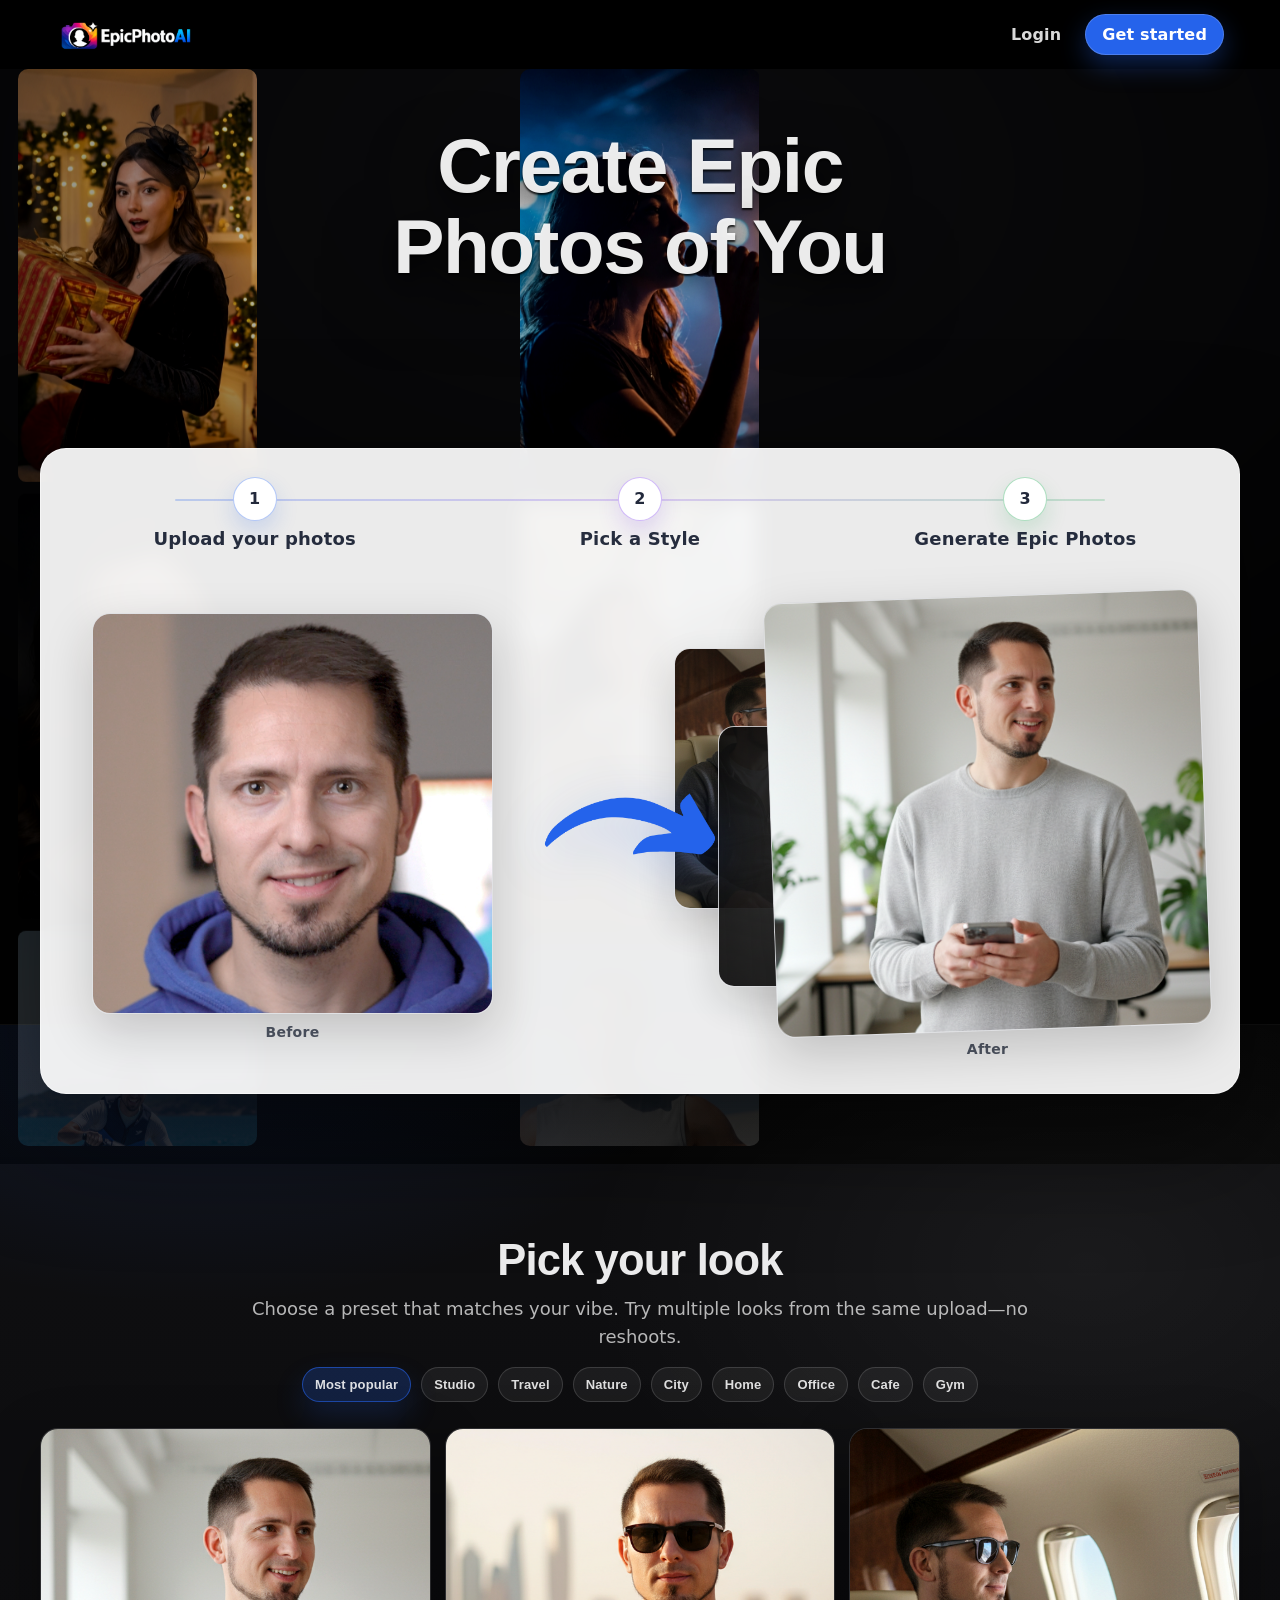
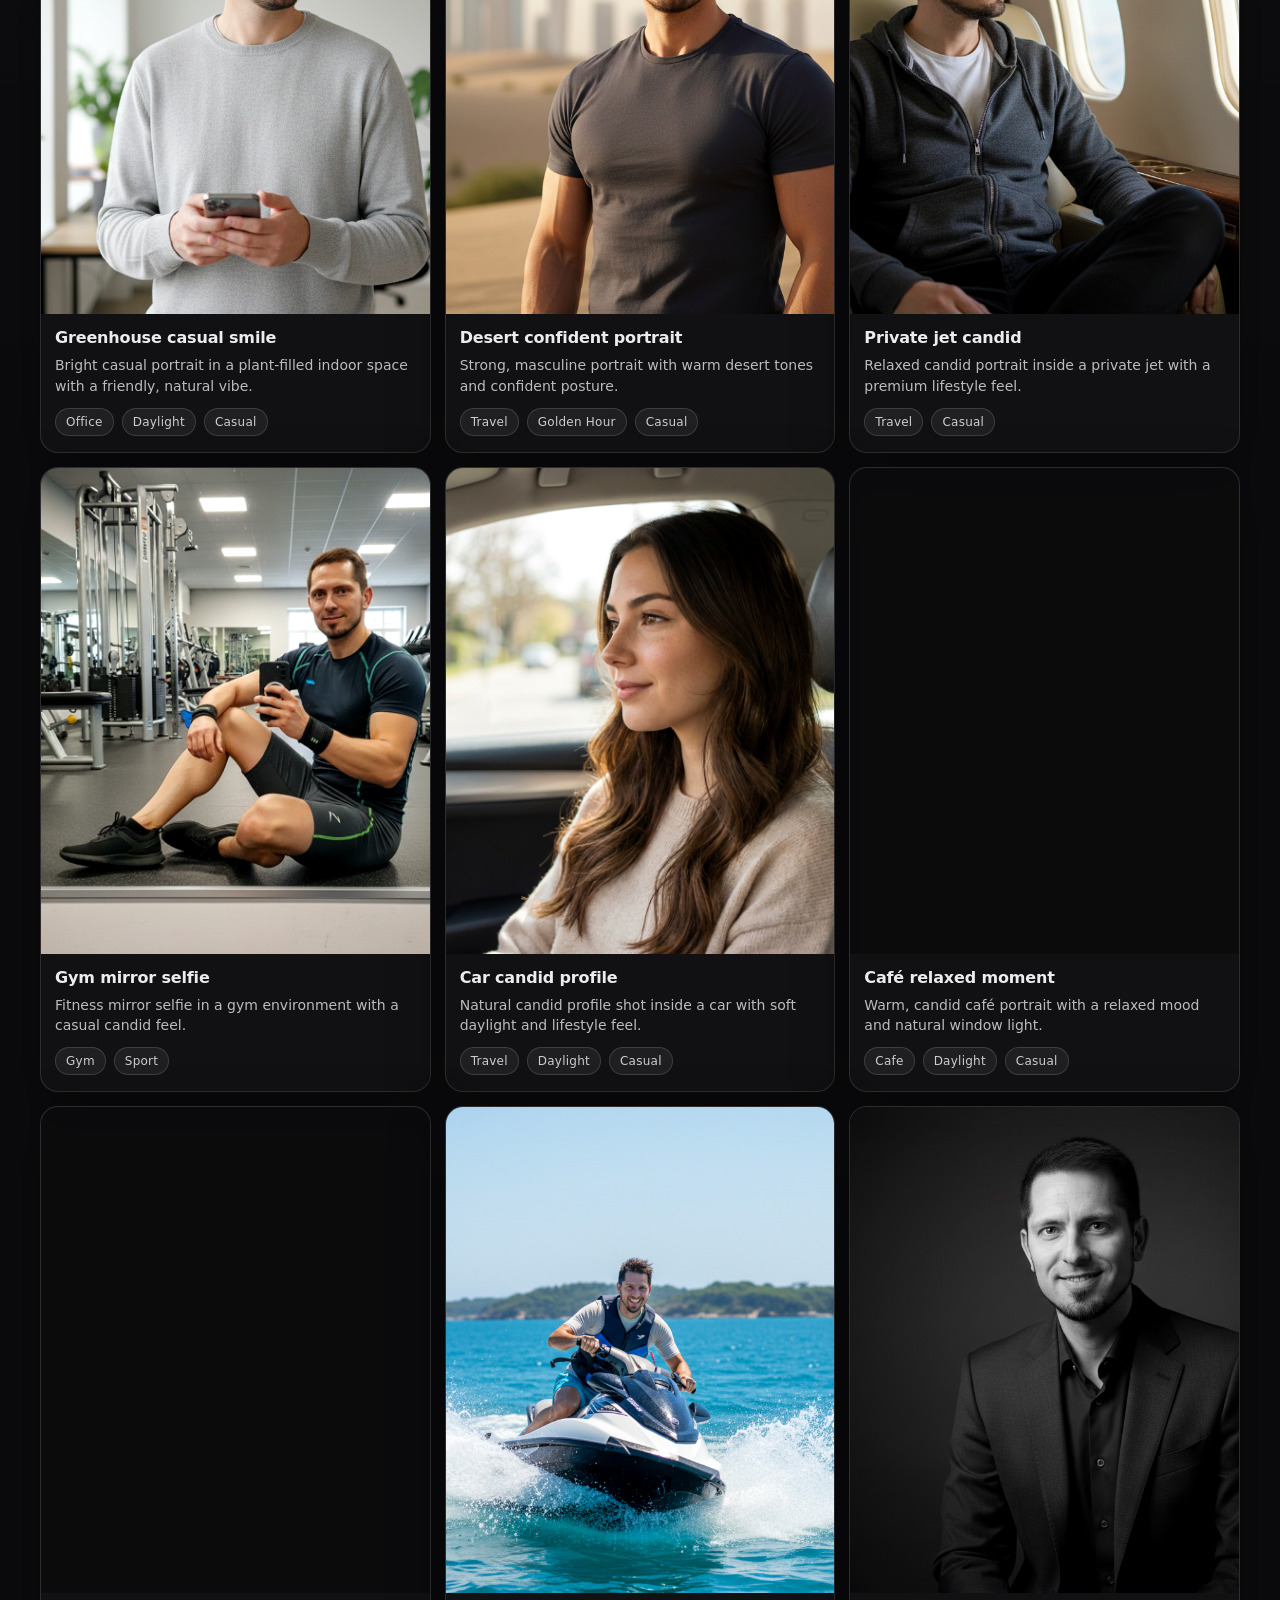
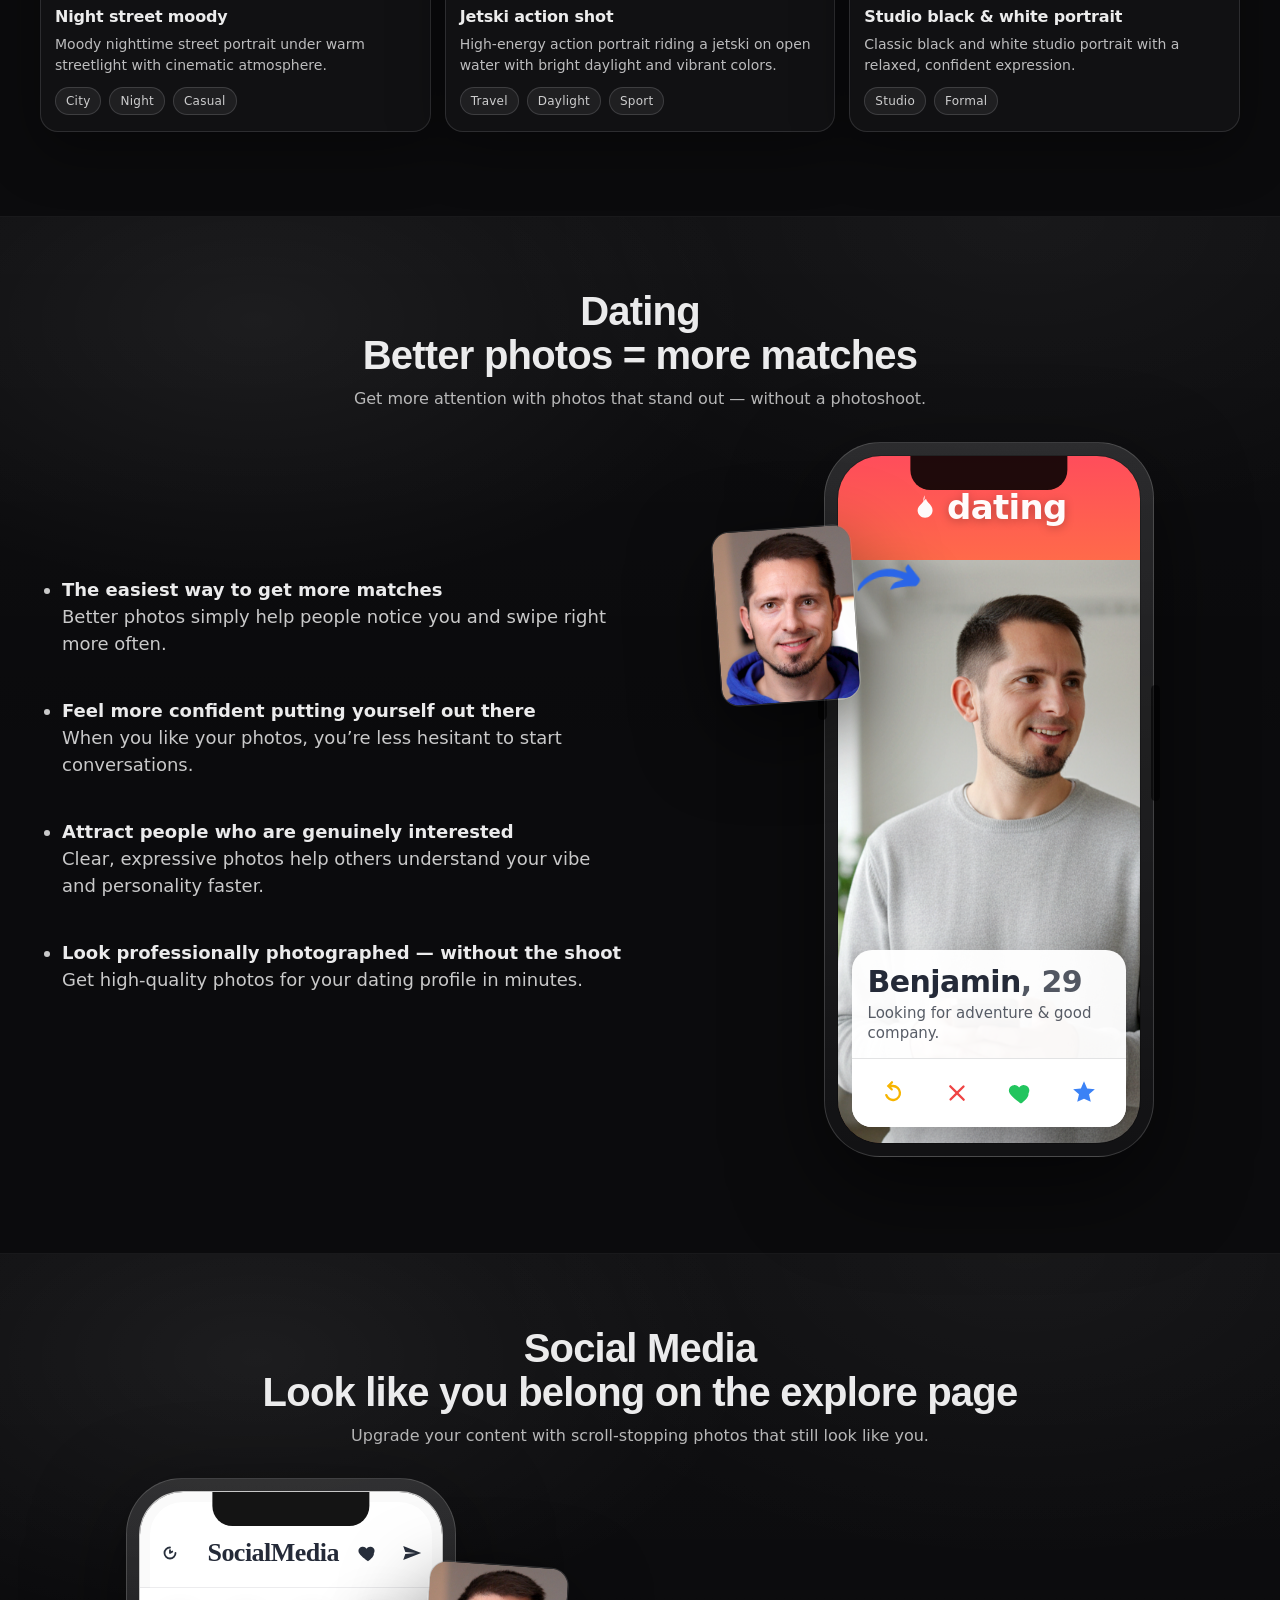
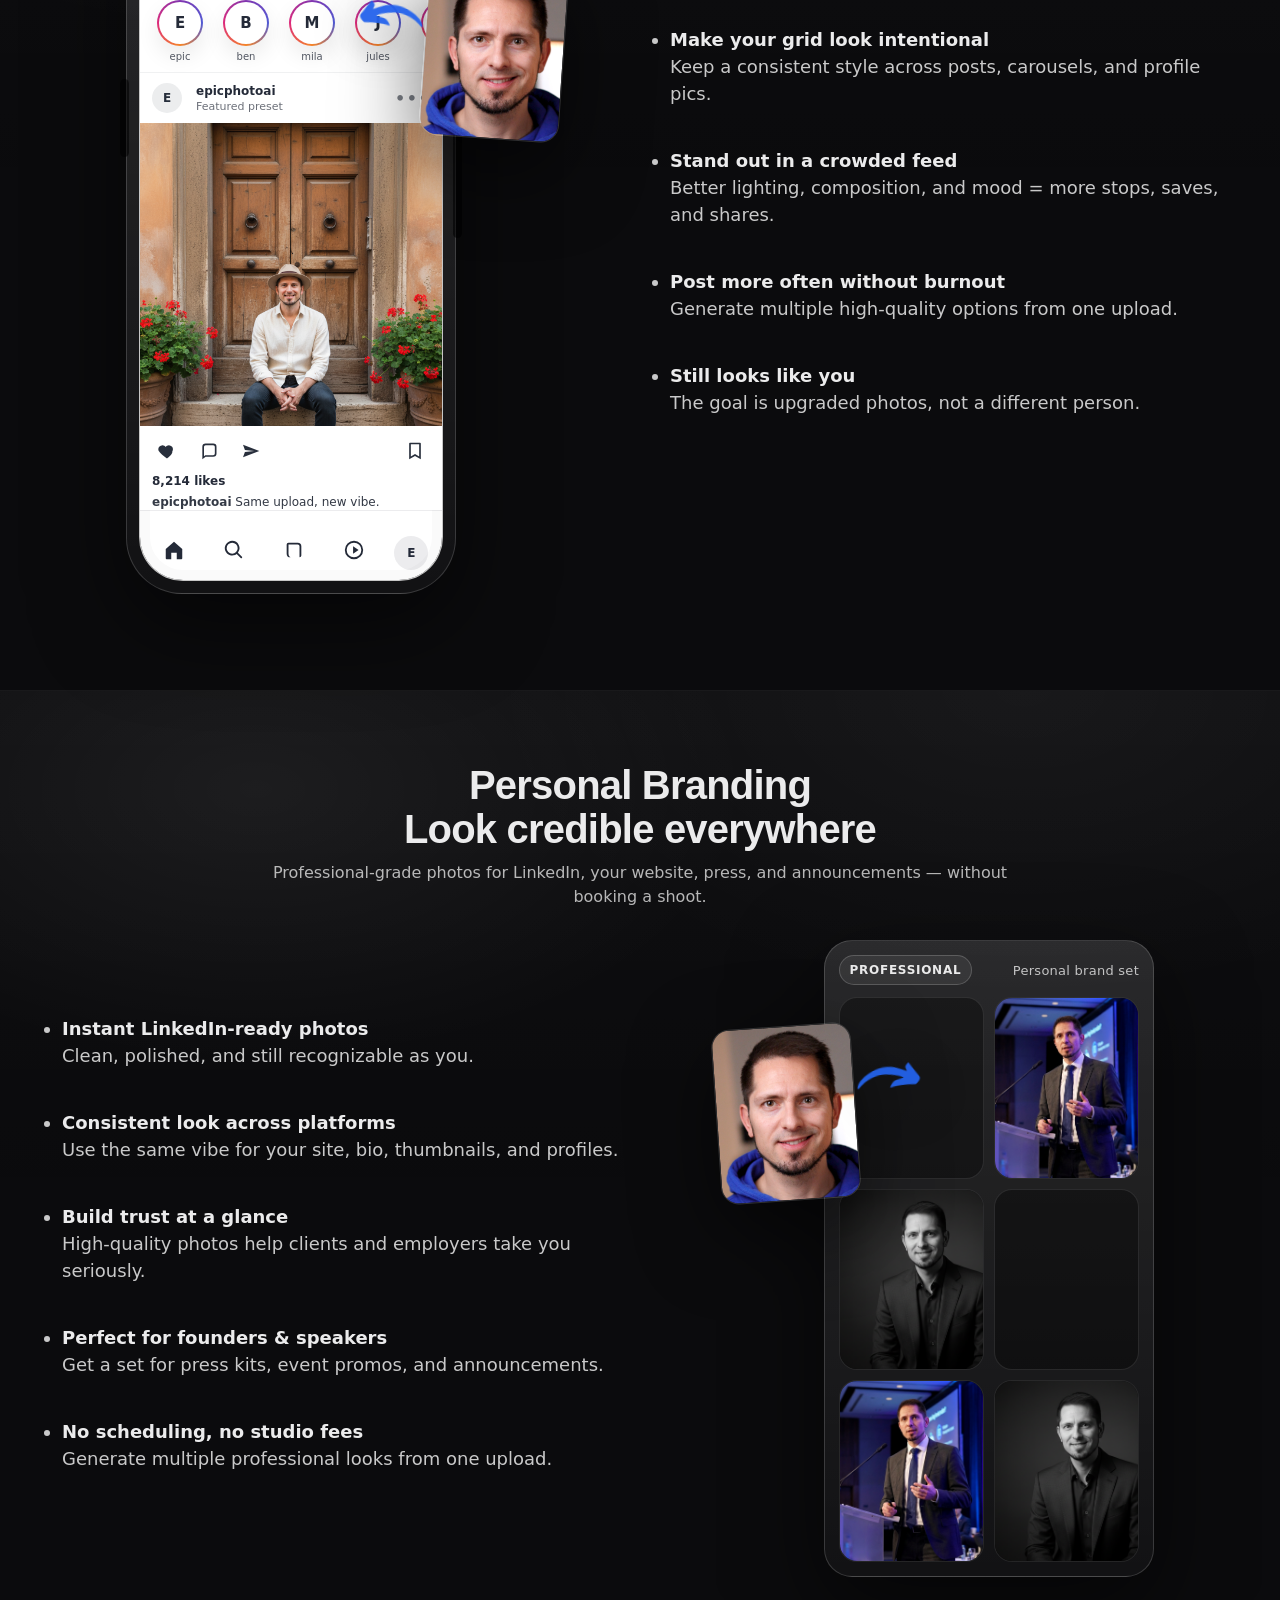
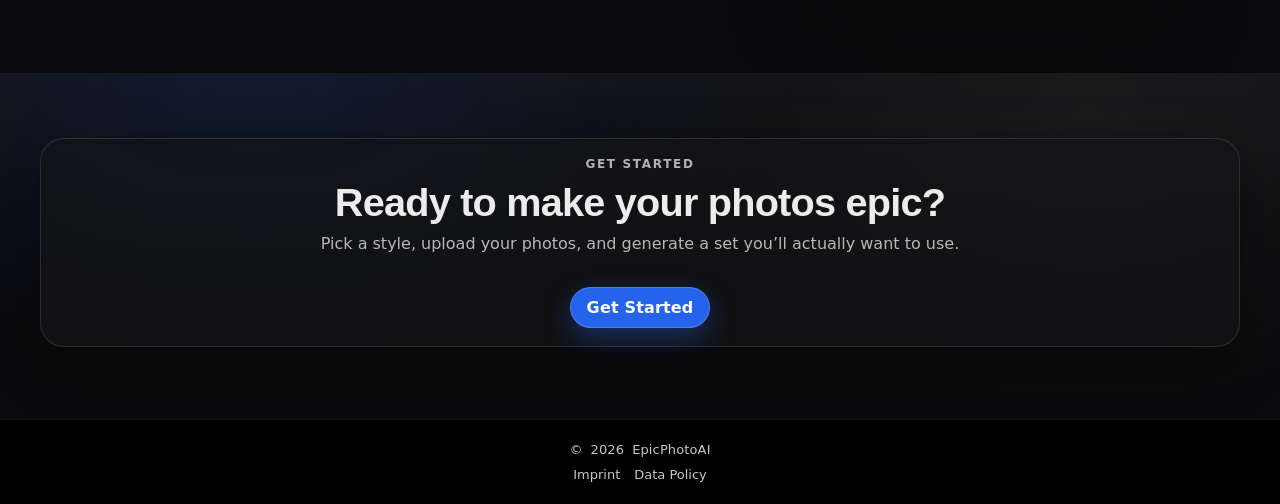
==== index.html @ cea45c4c "-" ====
<!doctype html>
<html lang="en">
  <head>
    <meta charset="utf-8" />
    <meta name="viewport" content="width=device-width, initial-scale=1" />
    <title>EpicPhotoAI</title>
    <link rel="icon" href="./assets/favicon/favicon.svg" type="image/svg+xml" />
    <link rel="manifest" href="./assets/favicon/site.webmanifest" />
    <meta name="theme-color" content="#ffffff" />
    <link rel="stylesheet" href="./styles.css" />
  </head>
  <body>
    <header class="siteHeader">
      <nav class="siteHeader__inner" aria-label="Primary">
        <a class="siteHeader__logoLink" href="/" aria-label="Home">
          <img
            class="siteHeader__logo"
            src="./assets/logo_v2_200.png"
            alt="EpicPhotoAI logo"
            onerror="this.onerror=null;this.src='./assets/logo.svg';"
          />
        </a>
        <div class="siteHeader__nav">
          <a class="siteHeader__link" href="/app/">Login</a>
          <a class="btnPrimary" href="/app/">Get started</a>
        </div>
      </nav>
    </header>

    <main>
      <section class="teaser" aria-label="Teaser">
        <div class="teaser__media" aria-hidden="true">
          <div class="teaser__cols" data-teaser-cols></div>
          <div class="teaser__overlay"></div>
        </div>

        <div class="teaser__content">
          <h1 class="teaser__headline">Create Epic<br />Photos of You</h1>

          <div class="teaserDemo" aria-label="How it works">
            <ol class="teaserDemo__steps" aria-label="Steps">
              <li class="teaserDemo__step">
                <span class="teaserDemo__stepIcon" aria-hidden="true">
                  <svg width="20" height="20" viewBox="0 0 24 24" aria-hidden="true" focusable="false">
                    <path
                      fill="currentColor"
                      d="M11 16V8.83L8.41 11.41L7 10l5-5l5 5l-1.41 1.41L13 8.83V16zM5 20q-.83 0-1.41-.59T3 18v-3h2v3h14v-3h2v3q0 .83-.59 1.41T19 20z"
                    />
                  </svg>
                </span>
                <span class="teaserDemo__stepText">Upload your photos</span>
              </li>
              <li class="teaserDemo__step">
                <span class="teaserDemo__stepIcon" aria-hidden="true">
                  <svg width="20" height="20" viewBox="0 0 24 24" aria-hidden="true" focusable="false">
                    <path
                      fill="currentColor"
                      d="M12 2l1.8 6.2L20 10l-6.2 1.8L12 18l-1.8-6.2L4 10l6.2-1.8z"
                    />
                  </svg>
                </span>
                <span class="teaserDemo__stepText">Pick a Style</span>
              </li>
              <li class="teaserDemo__step">
                <span class="teaserDemo__stepIcon" aria-hidden="true">
                  <svg width="20" height="20" viewBox="0 0 24 24" aria-hidden="true" focusable="false">
                    <path
                      fill="currentColor"
                      d="M21 19V5q0-.83-.59-1.41T19 3H5q-.83 0-1.41.59T3 5v14q0 .83.59 1.41T5 21h14q.83 0 1.41-.59T21 19M5 5h14v9l-3.5-3.5l-3 3L9 10l-4 4zm0 14v-3l4-4l3.5 3.5l3-3L19 16v3z"
                    />
                  </svg>
                </span>
                <span class="teaserDemo__stepText">Generate Epic Photos</span>
              </li>
            </ol>

            <figure class="teaserDemo__figure teaserDemo__figure--before">
              <img
                class="teaserDemo__img"
                src="./assets/before.png"
                alt="Before photo example"
                loading="lazy"
                decoding="async"
                onerror="this.onerror=null;this.src='./assets/teaser/before.png';"
              />
              <figcaption class="teaserDemo__caption">Before</figcaption>
            </figure>

            <div class="teaserDemo__arrow" aria-hidden="true">
              <img
                class="teaserDemo__arrowImg"
                src="./assets/arrow.png"
                alt=""
                loading="lazy"
                decoding="async"
              />
            </div>

            <figure class="teaserDemo__figure teaserDemo__figure--after">
              <div class="teaserDemo__afterSlider" data-teaser-demo-stack aria-hidden="true">
                <img
                  class="teaserDemo__img teaserDemo__afterBack teaserDemo__afterBack--a"
                  data-teaser-demo-back-a
                  src="./assets/presets/preset_private_jet_candid.png"
                  alt=""
                  loading="eager"
                  decoding="async"
                />
                <img
                  class="teaserDemo__img teaserDemo__afterBack teaserDemo__afterBack--b"
                  data-teaser-demo-back-b
                  src="./assets/presets/preset_studio_black_white_portrait.png"
                  alt=""
                  loading="lazy"
                  decoding="async"
                />

                <div class="teaserDemo__afterViewport" aria-hidden="true">
                  <div class="teaserDemo__afterTrack" data-teaser-demo-track>
                    <img
                      class="teaserDemo__img teaserDemo__afterSlide"
                      data-random-preset="true"
                      src="./assets/presets/preset_desert_confident_portrait.png"
                      alt=""
                      loading="eager"
                      decoding="async"
                    />
                    <img
                      class="teaserDemo__img teaserDemo__afterSlide"
                      data-random-preset="true"
                      src="./assets/presets/preset_private_jet_candid.png"
                      alt=""
                      loading="lazy"
                      decoding="async"
                    />
                    <img
                      class="teaserDemo__img teaserDemo__afterSlide"
                      data-random-preset="true"
                      src="./assets/presets/preset_studio_black_white_portrait.png"
                      alt=""
                      loading="lazy"
                      decoding="async"
                    />
                    <img
                      class="teaserDemo__img teaserDemo__afterSlide"
                      data-random-preset="true"
                      src="./assets/presets/preset_guitar_stage_moody.png"
                      alt=""
                      loading="lazy"
                      decoding="async"
                    />
                    <img
                      class="teaserDemo__img teaserDemo__afterSlide"
                      data-random-preset="true"
                      src="./assets/presets/preset_desert_confident_portrait.png"
                      alt=""
                      loading="lazy"
                      decoding="async"
                    />
                  </div>
                </div>
              </div>
              <figcaption class="teaserDemo__caption">After</figcaption>
            </figure>
          </div>
        </div>
      </section>

      <section class="styles" aria-labelledby="pick-your-look">
        <div class="styles__inner">
          <header class="styles__header">
            <h2 id="pick-your-look" class="styles__headline">Pick your look</h2>
            <p class="styles__subhead">
              Choose a preset that matches your vibe. Try multiple looks from the same upload—no reshoots.
            </p>
            <div
              class="styles__filters"
              data-style-filters
              role="group"
              aria-label="Preset categories"
            ></div>
          </header>

          <div
            class="styles__grid"
            data-styles-grid
            role="list"
            aria-label="Preset style examples"
          ></div>

        </div>
      </section>

      <section class="usecase" aria-label="Dating profile photos use case">
        <div class="usecase__inner">
          <header class="usecase__header">
            <h2 class="usecase__headline">Dating<br>Better photos = more matches</h2>
            <p class="usecase__subhead">
              Get more attention with photos that stand out — without a photoshoot.
            </p>
          </header>

          <div class="usecase__grid" role="list" aria-label="Selling points and dating app preview">
            <div class="usecase__selling" role="listitem" aria-label="Why EpicPhotoAI works for dating apps">
          
              <ul class="usecase__bullets" aria-label="Why EpicPhotoAI works for dating apps">
                <li>
                  <strong>The easiest way to get more matches</strong><br>
                  Better photos simply help people notice you and swipe right more often.
                </li>
                
                <li>
                  <strong>Feel more confident putting yourself out there</strong><br>
                  When you like your photos,
                  you&rsquo;re less hesitant to start conversations.
                </li>
                <li>
                  <strong>Attract people who are genuinely interested</strong> <br>
                  Clear, expressive photos help
                  others understand your vibe and personality faster.
                </li>
                <li>
                  <strong>Look professionally photographed &mdash; without the shoot</strong> <br>
                  Get high-quality photos for your dating profile in minutes.
                </li>
              </ul>
            </div>

            <div class="usecase__phone" role="listitem" aria-label="Dating app preview">
              <div class="usecaseVisual" aria-hidden="true">
                <img
                  class="usecaseVisual__before"
                  src="./assets/teaser/before_original.png"
                  alt=""
                  loading="lazy"
                  decoding="async"
                  onerror="this.onerror=null;this.src='./assets/teaser/before.png';"
                />
                <img class="usecaseVisual__arrow" src="./assets/arrow.png" alt="" loading="lazy" decoding="async" />

                <div class="usecaseVisual__main">
                  <div class="phoneMock" aria-hidden="true">
                    <div class="phoneMock__screen">
                      <div class="phoneMock__notch" aria-hidden="true"></div>

                  <header class="phoneMock__topbar" aria-label="App header">
                    <div class="phoneMock__brand" aria-label="dating">
                      <svg
                        class="phoneMock__brandIcon"
                        width="26"
                        height="26"
                        viewBox="0 0 24 24"
                        aria-hidden="true"
                        focusable="false"
                      >
                        <path
                          fill="currentColor"
                          d="M12.6 2.1c.3 3.2-1.1 5.1-2.7 6.6c-1.8 1.7-3.8 3.4-3.8 6.4c0 3.8 3.1 6.9 6.9 6.9s6.9-3.1 6.9-6.9c0-3.1-1.8-5-3.6-6.8c-1.1-1.1-2.1-2.2-2.4-3.9c-.8.7-1.6 1.4-2.3 2.1c-.3-1.7-.2-3.2 1-5.4z"
                        />
                      </svg>
                      <span class="phoneMock__brandText">dating</span>
                    </div>
                  </header>

                  <div class="phoneMock__photoWrap" aria-hidden="true">
                    <div class="phoneMock__likeBubbles" aria-hidden="true">
                      <span class="phoneMock__likeBubble phoneMock__likeBubble--a">LIKE</span>
                      <span class="phoneMock__likeBubble phoneMock__likeBubble--b">LIKE</span>
                      <span class="phoneMock__likeBubble phoneMock__likeBubble--c">LIKE</span>
                    </div>
                    <div class="phoneMock__slider" data-dating-slider>
                      <img
                        class="phoneMock__sliderImg phoneMock__sliderImg--next"
                        data-dating-next
                        src="./assets/presets/preset_private_jet_candid.png"
                        alt=""
                        loading="lazy"
                        decoding="async"
                      />
                      <img
                        class="phoneMock__sliderImg phoneMock__sliderImg--current"
                        data-dating-current
                        src="./assets/presets/preset_tropical_water_portrait.png"
                        alt=""
                        loading="lazy"
                        decoding="async"
                      />
                    </div>
                  </div>

                  <section class="phoneMock__card" aria-label="Profile card">
                    <div class="phoneMock__cardBody">
                      <div class="phoneMock__nameRow">
                        <span class="phoneMock__name">Benjamin</span><span class="phoneMock__age">, 29</span>
                      </div>
                      <p class="phoneMock__bio">Looking for adventure &amp; good company.</p>
                    </div>

                    <div class="phoneMock__actions" aria-label="Actions">
                      <span class="phoneMock__action phoneMock__action--rewind" aria-hidden="true">
                        <svg viewBox="0 0 24 24" width="28" height="28" focusable="false">
                          <path
                            fill="currentColor"
                            d="M12 5a7 7 0 1 1-6.7 9.2a1 1 0 1 1 1.9-.6A5 5 0 1 0 12 7h-1.6l1.3 1.3a1 1 0 0 1-1.4 1.4L6.6 6l3.7-3.7a1 1 0 1 1 1.4 1.4L10.4 5H12z"
                          />
                        </svg>
                      </span>
                      <span class="phoneMock__action phoneMock__action--nope" aria-hidden="true">
                        <svg viewBox="0 0 24 24" width="28" height="28" focusable="false">
                          <path
                            fill="currentColor"
                            d="M18.3 5.7a1 1 0 0 1 0 1.4L13.4 12l4.9 4.9a1 1 0 1 1-1.4 1.4L12 13.4l-4.9 4.9a1 1 0 0 1-1.4-1.4L10.6 12L5.7 7.1a1 1 0 1 1 1.4-1.4L12 10.6l4.9-4.9a1 1 0 0 1 1.4 0z"
                          />
                        </svg>
                      </span>
                      <span class="phoneMock__action phoneMock__action--like" aria-hidden="true">
                        <svg viewBox="0 0 24 24" width="28" height="28" focusable="false">
                          <path
                            fill="currentColor"
                            d="M12 21s-7.1-4.5-9.6-8.6C.5 9.1 2.3 5.8 5.8 5.3c2-.3 3.6.7 4.6 2c1-1.3 2.6-2.3 4.6-2c3.5.5 5.3 3.8 3.4 7.1C19.1 16.5 12 21 12 21z"
                          />
                        </svg>
                      </span>
                      <span class="phoneMock__action phoneMock__action--super" aria-hidden="true">
                        <svg viewBox="0 0 24 24" width="28" height="28" focusable="false">
                          <path
                            fill="currentColor"
                            d="M12 2l2.7 6.1l6.6.6l-5 4.3l1.5 6.4L12 16.9L6.2 19.4L7.7 13l-5-4.3l6.6-.6L12 2z"
                          />
                        </svg>
                      </span>
                    </div>
                  </section>
                    </div>
                  </div>
                </div>
              </div>
            </div>
          </div>
        </div>
      </section>

      <section class="usecase" aria-label="Social media photos use case">
        <div class="usecase__inner">
          <header class="usecase__header">
            <h2 class="usecase__headline">Social Media<br>Look like you belong on the explore page</h2>
            <p class="usecase__subhead">
              Upgrade your content with scroll-stopping photos that still look like you.
            </p>
          </header>

          <div class="usecase__grid" role="list" aria-label="Social media selling points and SocialMedia-style preview">
            <div class="usecase__phone" role="listitem" aria-label="SocialMedia-style preview">
              <div class="usecaseVisual usecaseVisual--beforeRight" aria-hidden="true">
                <img
                  class="usecaseVisual__before"
                  src="./assets/teaser/before_original.png"
                  alt=""
                  loading="lazy"
                  decoding="async"
                  onerror="this.onerror=null;this.src='./assets/teaser/before.png';"
                />
                <img class="usecaseVisual__arrow" src="./assets/arrow.png" alt="" loading="lazy" decoding="async" />

                <div class="usecaseVisual__main">
                  <div class="phoneMock phoneMock--ig" aria-hidden="true">
                    <div class="phoneMock__screen">
                      <div class="phoneMock__notch" aria-hidden="true"></div>

                  <header class="igMock__topbar" aria-label="App header">
                    <div class="igMock__icon" aria-hidden="true">
                      <svg viewBox="0 0 24 24" width="22" height="22" focusable="false">
                        <path
                          fill="currentColor"
                          d="M12 5a7 7 0 1 0 7 7a1 1 0 1 0-2 0a5 5 0 1 1-5-5a1 1 0 1 0 0-2zm0 3a1 1 0 0 1 1 1v1.2l.8-.5a1 1 0 1 1 1 1.7l-2.3 1.4a1 1 0 0 1-1.5-.9V9a1 1 0 0 1 1-1z"
                        />
                      </svg>
                    </div>
                    <div class="igMock__logo" aria-label="SocialMedia">SocialMedia</div>
                    <div class="igMock__actions" aria-hidden="true">
                      <span class="igMock__action">
                        <svg viewBox="0 0 24 24" width="22" height="22" focusable="false">
                          <path
                            fill="currentColor"
                            d="M12 21s-7.1-4.5-9.6-8.6C.5 9.1 2.3 5.8 5.8 5.3c2-.3 3.6.7 4.6 2c1-1.3 2.6-2.3 4.6-2c3.5.5 5.3 3.8 3.4 7.1C19.1 16.5 12 21 12 21z"
                          />
                        </svg>
                      </span>
                      <span class="igMock__action">
                        <svg viewBox="0 0 24 24" width="22" height="22" focusable="false">
                          <path
                            fill="currentColor"
                            d="M2.4 19.6L22 12L2.4 4.4l2.3 6.4L16 12L4.7 13.2l-2.3 6.4z"
                          />
                        </svg>
                      </span>
                    </div>
                  </header>

                  <div class="igMock__likeFx" aria-hidden="true">
                    <span class="igMock__heart igMock__heart--a" aria-hidden="true">
                      <svg viewBox="0 0 24 24" width="22" height="22" focusable="false">
                        <path
                          fill="currentColor"
                          d="M12 21s-7.1-4.5-9.6-8.6C.5 9.1 2.3 5.8 5.8 5.3c2-.3 3.6.7 4.6 2c1-1.3 2.6-2.3 4.6-2c3.5.5 5.3 3.8 3.4 7.1C19.1 16.5 12 21 12 21z"
                        />
                      </svg>
                    </span>
                    <span class="igMock__heart igMock__heart--b" aria-hidden="true">
                      <svg viewBox="0 0 24 24" width="20" height="20" focusable="false">
                        <path
                          fill="currentColor"
                          d="M12 21s-7.1-4.5-9.6-8.6C.5 9.1 2.3 5.8 5.8 5.3c2-.3 3.6.7 4.6 2c1-1.3 2.6-2.3 4.6-2c3.5.5 5.3 3.8 3.4 7.1C19.1 16.5 12 21 12 21z"
                        />
                      </svg>
                    </span>
                    <span class="igMock__heart igMock__heart--c" aria-hidden="true">
                      <svg viewBox="0 0 24 24" width="18" height="18" focusable="false">
                        <path
                          fill="currentColor"
                          d="M12 21s-7.1-4.5-9.6-8.6C.5 9.1 2.3 5.8 5.8 5.3c2-.3 3.6.7 4.6 2c1-1.3 2.6-2.3 4.6-2c3.5.5 5.3 3.8 3.4 7.1C19.1 16.5 12 21 12 21z"
                        />
                      </svg>
                    </span>
                  </div>

                  <div class="igMock__content" data-ig-feed aria-hidden="true">
                    <div class="igMock__stories" aria-label="Stories">
                      <div class="igMock__story"><span class="igMock__avatar">E</span><span class="igMock__storyName">epic</span></div>
                      <div class="igMock__story"><span class="igMock__avatar">B</span><span class="igMock__storyName">ben</span></div>
                      <div class="igMock__story"><span class="igMock__avatar">M</span><span class="igMock__storyName">mila</span></div>
                      <div class="igMock__story"><span class="igMock__avatar">J</span><span class="igMock__storyName">jules</span></div>
                      <div class="igMock__story"><span class="igMock__avatar">K</span><span class="igMock__storyName">kai</span></div>
                      <div class="igMock__story"><span class="igMock__avatar">S</span><span class="igMock__storyName">sara</span></div>
                    </div>

                    <article class="igMock__post">
                      <header class="igMock__postHeader">
                        <span class="igMock__postAvatar" aria-hidden="true">E</span>
                        <div class="igMock__postMeta">
                          <div class="igMock__postUser">epicphotoai</div>
                          <div class="igMock__postSub">Featured preset</div>
                        </div>
                        <span class="igMock__dots" aria-hidden="true">•••</span>
                      </header>
                      <img class="igMock__postImg" src="./assets/presets/preset_travel_doorway_portrait.png" alt="" loading="lazy" decoding="async" />
                      <div class="igMock__postActions" aria-hidden="true">
                        <span class="igMock__postAction">
                          <svg viewBox="0 0 24 24" width="20" height="20" focusable="false">
                            <path
                              fill="currentColor"
                              d="M12 21s-7.1-4.5-9.6-8.6C.5 9.1 2.3 5.8 5.8 5.3c2-.3 3.6.7 4.6 2c1-1.3 2.6-2.3 4.6-2c3.5.5 5.3 3.8 3.4 7.1C19.1 16.5 12 21 12 21z"
                            />
                          </svg>
                        </span>
                        <span class="igMock__postAction">
                          <svg viewBox="0 0 24 24" width="20" height="20" focusable="false">
                            <path
                              fill="currentColor"
                              d="M21 15a4 4 0 0 1-4 4H8l-4 3V7a4 4 0 0 1 4-4h9a4 4 0 0 1 4 4v8zm-4 2a2 2 0 0 0 2-2V7a2 2 0 0 0-2-2H8a2 2 0 0 0-2 2v11.2L7.6 17H17z"
                            />
                          </svg>
                        </span>
                        <span class="igMock__postAction">
                          <svg viewBox="0 0 24 24" width="20" height="20" focusable="false">
                            <path
                              fill="currentColor"
                              d="M2.4 19.6L22 12L2.4 4.4l2.3 6.4L16 12L4.7 13.2l-2.3 6.4z"
                            />
                          </svg>
                        </span>
                        <span class="igMock__postAction igMock__postAction--right">
                          <svg viewBox="0 0 24 24" width="20" height="20" focusable="false">
                            <path
                              fill="currentColor"
                              d="M6 2h12a1 1 0 0 1 1 1v19l-7-4l-7 4V3a1 1 0 0 1 1-1zm1 2v14.6l5-2.9l5 2.9V4H7z"
                            />
                          </svg>
                        </span>
                      </div>
                      <div class="igMock__postText">
                        <div class="igMock__likes"><strong>8,214 likes</strong></div>
                        <div class="igMock__caption"><strong>epicphotoai</strong> Same upload, new vibe. #preset #portrait</div>
                        <div class="igMock__time">2 HOURS AGO</div>
                      </div>
                    </article>

                    <article class="igMock__post">
                      <header class="igMock__postHeader">
                        <span class="igMock__postAvatar igMock__postAvatar--alt" aria-hidden="true">B</span>
                        <div class="igMock__postMeta">
                          <div class="igMock__postUser">benjamin</div>
                          <div class="igMock__postSub">New post</div>
                        </div>
                        <span class="igMock__dots" aria-hidden="true">•••</span>
                      </header>
                      <img class="igMock__postImg" src="./assets/presets/preset_guitar_stage_moody.png" alt="" loading="lazy" decoding="async" />
                      <div class="igMock__postActions" aria-hidden="true">
                        <span class="igMock__postAction">
                          <svg viewBox="0 0 24 24" width="20" height="20" focusable="false">
                            <path
                              fill="currentColor"
                              d="M12 21s-7.1-4.5-9.6-8.6C.5 9.1 2.3 5.8 5.8 5.3c2-.3 3.6.7 4.6 2c1-1.3 2.6-2.3 4.6-2c3.5.5 5.3 3.8 3.4 7.1C19.1 16.5 12 21 12 21z"
                            />
                          </svg>
                        </span>
                        <span class="igMock__postAction">
                          <svg viewBox="0 0 24 24" width="20" height="20" focusable="false">
                            <path
                              fill="currentColor"
                              d="M21 15a4 4 0 0 1-4 4H8l-4 3V7a4 4 0 0 1 4-4h9a4 4 0 0 1 4 4v8zm-4 2a2 2 0 0 0 2-2V7a2 2 0 0 0-2-2H8a2 2 0 0 0-2 2v11.2L7.6 17H17z"
                            />
                          </svg>
                        </span>
                        <span class="igMock__postAction">
                          <svg viewBox="0 0 24 24" width="20" height="20" focusable="false">
                            <path
                              fill="currentColor"
                              d="M2.4 19.6L22 12L2.4 4.4l2.3 6.4L16 12L4.7 13.2l-2.3 6.4z"
                            />
                          </svg>
                        </span>
                        <span class="igMock__postAction igMock__postAction--right">
                          <svg viewBox="0 0 24 24" width="20" height="20" focusable="false">
                            <path
                              fill="currentColor"
                              d="M6 2h12a1 1 0 0 1 1 1v19l-7-4l-7 4V3a1 1 0 0 1 1-1zm1 2v14.6l5-2.9l5 2.9V4H7z"
                            />
                          </svg>
                        </span>
                      </div>
                      <div class="igMock__postText">
                        <div class="igMock__likes"><strong>3,102 likes</strong></div>
                        <div class="igMock__caption"><strong>benjamin</strong> Fresh set for my next carousel. #creator</div>
                        <div class="igMock__time">YESTERDAY</div>
                      </div>
                    </article>
                  </div>

                  <nav class="igMock__bottomNav" aria-label="Bottom navigation">
                    <span class="igMock__navIcon" aria-hidden="true">
                      <svg viewBox="0 0 24 24" width="22" height="22" focusable="false">
                        <path fill="currentColor" d="M12 3l9 8v10a1 1 0 0 1-1 1h-5v-7H9v7H4a1 1 0 0 1-1-1V11l9-8z" />
                      </svg>
                    </span>
                    <span class="igMock__navIcon" aria-hidden="true">
                      <svg viewBox="0 0 24 24" width="22" height="22" focusable="false">
                        <path fill="currentColor" d="M10 2a8 8 0 1 0 4.9 14.3l4.4 4.4a1 1 0 0 0 1.4-1.4l-4.4-4.4A8 8 0 0 0 10 2zm0 2a6 6 0 1 1 0 12a6 6 0 0 1 0-12z" />
                      </svg>
                    </span>
                    <span class="igMock__navIcon" aria-hidden="true">
                      <svg viewBox="0 0 24 24" width="22" height="22" focusable="false">
                        <path fill="currentColor" d="M4 6a2 2 0 0 1 2-2h10a4 4 0 0 1 4 4v10a2 2 0 0 1-2 2H8a4 4 0 0 1-4-4V6zm4 14h10a0 0 0 0 0 0 0V8a2 2 0 0 0-2-2H6a0 0 0 0 0 0 0v10a4 4 0 0 0 4 4z" />
                      </svg>
                    </span>
                    <span class="igMock__navIcon" aria-hidden="true">
                      <svg viewBox="0 0 24 24" width="22" height="22" focusable="false">
                        <path fill="currentColor" d="M12 2a10 10 0 1 0 10 10A10 10 0 0 0 12 2zm0 2a8 8 0 0 1 8 8a8 8 0 0 1-8 8a8 8 0 0 1-8-8a8 8 0 0 1 8-8zm-1 4l6 4l-6 4V8z" />
                      </svg>
                    </span>
                    <span class="igMock__navIcon igMock__navIcon--avatar" aria-hidden="true">E</span>
                  </nav>
                    </div>
                  </div>
                </div>
              </div>
            </div>

            <div class="usecase__selling" role="listitem" aria-label="Why EpicPhotoAI works for social media">
              <ul class="usecase__bullets" aria-label="Why EpicPhotoAI works for social media">
                <li>
                  <strong>Make your grid look intentional</strong><br>
                  Keep a consistent style across posts, carousels, and profile pics.
                </li>
                <li>
                  <strong>Stand out in a crowded feed</strong><br>
                  Better lighting, composition, and mood = more stops, saves, and shares.
                </li>
                <li>
                  <strong>Post more often without burnout</strong><br>
                  Generate multiple high-quality options from one upload.
                </li>
                <li>
                  <strong>Still looks like you</strong><br>
                  The goal is upgraded photos, not a different person.
                </li>
              </ul>
            </div>
          </div>
        </div>
      </section>

      <section class="usecase" aria-label="Personal branding photos use case">
        <div class="usecase__inner">
          <header class="usecase__header">
            <h2 class="usecase__headline">Personal Branding<br>Look credible everywhere</h2>
            <p class="usecase__subhead">
              Professional-grade photos for LinkedIn, your website, press, and announcements — without booking a shoot.
            </p>
          </header>

          <div class="usecase__grid" role="list" aria-label="Personal branding selling points and professional photo preview">
            <div class="usecase__selling" role="listitem" aria-label="Why EpicPhotoAI works for personal branding">
              <ul class="usecase__bullets" aria-label="Why EpicPhotoAI works for personal branding">
                <li>
                  <strong>Instant LinkedIn-ready photos</strong><br>
                  Clean, polished, and still recognizable as you.
                </li>
                <li>
                  <strong>Consistent look across platforms</strong><br>
                  Use the same vibe for your site, bio, thumbnails, and profiles.
                </li>
                <li>
                  <strong>Build trust at a glance</strong><br>
                  High-quality photos help clients and employers take you seriously.
                </li>
                <li>
                  <strong>Perfect for founders &amp; speakers</strong><br>
                  Get a set for press kits, event promos, and announcements.
                </li>
                <li>
                  <strong>No scheduling, no studio fees</strong><br>
                  Generate multiple professional looks from one upload.
                </li>
              </ul>
            </div>

            <div class="usecase__phone" role="listitem" aria-label="Professional photo examples">
              <div class="usecaseVisual" aria-hidden="true">
                <img
                  class="usecaseVisual__before"
                  src="./assets/teaser/before_original.png"
                  alt=""
                  loading="lazy"
                  decoding="async"
                  onerror="this.onerror=null;this.src='./assets/teaser/before.png';"
                />
                <img class="usecaseVisual__arrow" src="./assets/arrow.png" alt="" loading="lazy" decoding="async" />

                <div class="usecaseVisual__main">
                  <div class="brandGallery" data-brand-gallery>
                    <div class="brandGallery__top" aria-hidden="true">
                      <span class="brandGallery__pill">Professional</span>
                      <span class="brandGallery__topText">Personal brand set</span>
                    </div>
                    <div class="brandGallery__grid">
                      <img
                        class="brandGallery__img"
                        data-brand-img
                        src="./assets/presets/preset_studio_black_white_portrait.png"
                        alt="Professional photo example"
                        loading="lazy"
                        decoding="async"
                      />
                      <img
                        class="brandGallery__img"
                        data-brand-img
                        src="./assets/presets/preset_conference_speaker_stage.png"
                        alt="Professional photo example"
                        loading="lazy"
                        decoding="async"
                      />
                      <img
                        class="brandGallery__img"
                        data-brand-img
                        src="./assets/presets/preset_cafe_relaxed_moment.png"
                        alt="Professional photo example"
                        loading="lazy"
                        decoding="async"
                      />
                      <img
                        class="brandGallery__img"
                        data-brand-img
                        src="./assets/presets/preset_studio_black_white_portrait.png"
                        alt="Professional photo example"
                        loading="lazy"
                        decoding="async"
                      />
                      <img
                        class="brandGallery__img"
                        data-brand-img
                        src="./assets/presets/preset_conference_speaker_stage.png"
                        alt="Professional photo example"
                        loading="lazy"
                        decoding="async"
                      />
                      <img
                        class="brandGallery__img"
                        data-brand-img
                        src="./assets/presets/preset_cafe_relaxed_moment.png"
                        alt="Professional photo example"
                        loading="lazy"
                        decoding="async"
                      />
                    </div>
                  </div>
                </div>
              </div>
            </div>
          </div>
        </div>
      </section>
    </main>

    <section id="get-started" class="getStarted" aria-labelledby="get-started-title">
      <div class="getStarted__inner">
        <div class="getStarted__card">
          <div class="getStarted__content">
            <p class="getStarted__eyebrow">Get started</p>
            <h2 id="get-started-title" class="getStarted__title">Ready to make your photos epic?</h2>
            <p class="getStarted__lead">
              Pick a style, upload your photos, and generate a set you’ll actually want to use.
            </p>

          </div>

          <div class="getStarted__actions" aria-label="Get started actions">
            <a class="btnPrimary" href="/app/">Get Started</a>
          </div>
        </div>
      </div>
    </section>

    <footer class="siteFooter" aria-label="Footer">
      <div class="siteFooter__inner">
        <div class="siteFooter__brand">
          <span class="siteFooter__copyright">©</span>
          <span id="js-year" class="siteFooter__year" aria-label="Current year"></span>
          <span class="siteFooter__name">EpicPhotoAI</span>
        </div>
        <nav class="siteFooter__links" aria-label="Legal">
          <a class="siteFooter__link" href="./imprint.html">Imprint</a>
          <a class="siteFooter__link" href="./data-policy.html">Data Policy</a>
        </nav>
      </div>
    </footer>

    <script>
      (() => {
        const yearEl = document.getElementById("js-year");
        if (yearEl) yearEl.textContent = String(new Date().getFullYear());

        // --- Teaser collage images (preset manifest) ---
        // Prefers: ./assets/presets/manifest.json
        // Fallback: ./assets/teaser/manifest.json (placeholders)
        const loadImageManifest = async (url) => {
          try {
            const res = await fetch(url, { cache: "no-store" });
            if (!res.ok) return [];
            const data = await res.json();
            const images = Array.isArray(data?.images) ? data.images.filter(Boolean) : [];
            return images.filter((p) => typeof p === "string" && p.trim()).map((p) => p.trim());
          } catch {
            return [];
          }
        };

        const canLoadImage = (url, timeoutMs = 6000) =>
          new Promise((resolve) => {
            const img = new Image();
            let done = false;
            const finish = (ok) => {
              if (done) return;
              done = true;
              clearTimeout(timer);
              // Prevent late handlers from firing after resolve.
              img.onload = null;
              img.onerror = null;
              resolve(ok);
            };
            const timer = setTimeout(() => finish(false), timeoutMs);
            img.onload = () => finish(true);
            img.onerror = () => finish(false);
            img.src = url;
          });

        const shuffleInPlace = (arr) => {
          for (let i = arr.length - 1; i > 0; i--) {
            const j = Math.floor(Math.random() * (i + 1));
            [arr[i], arr[j]] = [arr[j], arr[i]];
          }
          return arr;
        };

        const filterLoadableImages = async (images, maxChecks = 20) => {
          const pool = shuffleInPlace(images.slice());
          const checked = pool.slice(0, Math.max(1, Math.min(pool.length, maxChecks)));
          const results = await Promise.all(checked.map((p) => canLoadImage(p)));
          return checked.filter((p, i) => results[i]);
        };

        const loadPresetsJson = async (url) => {
          try {
            const res = await fetch(url, { cache: "no-store" });
            if (!res.ok) return [];
            const data = await res.json();
            const presets = Array.isArray(data?.presets) ? data.presets.filter(Boolean) : [];
            return presets.filter((p) => typeof p?.id === "string" && p.id.trim());
          } catch {
            return [];
          }
        };

        const FIXED_PRESET_IDS = {
          teaser: [
            "preset_desert_confident_portrait",
            "preset_private_jet_candid",
            "preset_studio_black_white_portrait",
            "preset_guitar_stage_moody",
          ],
          dating: [
            "preset_tropical_water_portrait",
            "preset_private_jet_candid",
            "preset_desert_confident_portrait",
            "preset_greenhouse_casual_smile",
          ],
          social: [
            "preset_travel_doorway_portrait",
            "preset_guitar_stage_moody",
            "preset_sunny_fitness_low_angle",
          ],
          personalBrand: [
            "preset_studio_black_white_portrait",
            "preset_conference_speaker_stage",
            "preset_cafe_relaxed_moment",
          ],
        };

        const presetUrlFromId = (id) => {
          const s = String(id || "").trim();
          return s ? `./assets/presets/${s}.png` : "";
        };

        const fixedUrls = (key) => {
          const ids = FIXED_PRESET_IDS?.[key];
          const list = (Array.isArray(ids) ? ids : []).map(presetUrlFromId).filter(Boolean);
          return list;
        };

        const presetIdFromUrl = (url) => {
          const s = String(url || "");
          const m = s.match(/(?:^|\/)assets\/presets\/(preset_[^\/]+)\.(png|webp|jpg|jpeg)$/i);
          return m ? m[1] : "";
        };

        const initStyleShowcaseFromPresets = (presetsInput) => {
          const grid = document.querySelector("[data-styles-grid]");
          const filtersRoot = document.querySelector("[data-style-filters]");
          if (!grid || !filtersRoot) return;

          const fallbackUrl = "./assets/teaser/02.svg";
          const presets = Array.isArray(presetsInput) ? presetsInput : [];

          // Deduplicate by id (presets.json may contain duplicates).
          const byId = new Map();
          for (const p of presets) {
            const id = String(p?.id || "").trim();
            if (!id) continue;
            if (!byId.has(id)) byId.set(id, p);
          }
          const uniquePresets = Array.from(byId.values());

          const getCategoryKey = (p) =>
            String(p?.options?.backgroundType || "other")
              .trim()
              .toLowerCase() || "other";

          const humanize = (s) =>
            String(s || "")
              .trim()
              .replace(/[_-]+/g, " ")
              .replace(/\s+/g, " ")
              .replace(/\b\w/g, (m) => m.toUpperCase());

          const categoryOrder = ["studio", "travel", "nature", "city", "home", "office", "cafe", "gym", "other"];

          const categoriesSet = new Set(uniquePresets.map(getCategoryKey));
          const categories = ["popular"]
            .concat(
              Array.from(categoriesSet)
                .filter((c) => c && c !== "all")
                .sort((a, b) => {
                  const ia = categoryOrder.indexOf(a);
                  const ib = categoryOrder.indexOf(b);
                  if (ia !== -1 || ib !== -1) return (ia === -1 ? 999 : ia) - (ib === -1 ? 999 : ib);
                  return a.localeCompare(b);
                })
            );

          const buildTags = (p) => {
            const tags = [];
            const bg = p?.options?.backgroundType ? humanize(p.options.backgroundType) : "";
            const tod = p?.options?.timeOfDay ? humanize(p.options.timeOfDay) : "";
            const outfit = p?.options?.outfitType ? humanize(p.options.outfitType) : "";
            if (bg) tags.push(bg);
            if (tod) tags.push(tod);
            if (outfit) tags.push(outfit);
            return tags.length ? tags : ["Preset"];
          };

          const createTag = (label) => {
            const li = document.createElement("li");
            li.className = "styleCard__tag";
            li.textContent = label;
            return li;
          };

          const createCard = (preset) => {
            const id = String(preset?.id || "").trim();
            const title = String(preset?.title || "").trim() || humanize(id.replace(/^preset_/, ""));
            const desc =
              String(preset?.description || "").trim() ||
              "A distinct mood and background you can try instantly from the same upload.";

            const card = document.createElement("article");
            card.className = "styleCard";
            card.setAttribute("role", "listitem");

            const media = document.createElement("div");
            media.className = "styleCard__media";

            const img = document.createElement("img");
            img.className = "styleCard__img";
            img.loading = "lazy";
            img.decoding = "async";
            img.alt = `Preset example: ${title}`;
            img.onerror = () => {
              img.onerror = null;
              img.src = fallbackUrl;
            };
            // Convention: preset image file uses preset id.
            img.src = id ? `./assets/presets/${id}.png` : fallbackUrl;
            media.appendChild(img);

            const body = document.createElement("div");
            body.className = "styleCard__body";

            const h = document.createElement("h3");
            h.className = "styleCard__title";
            h.textContent = title;

            const p = document.createElement("p");
            p.className = "styleCard__desc";
            p.textContent = desc;

            const ul = document.createElement("ul");
            ul.className = "styleCard__tags";
            ul.setAttribute("aria-label", "Tags");
            for (const t of buildTags(preset).slice(0, 3)) ul.appendChild(createTag(t));

            body.appendChild(h);
            body.appendChild(p);
            body.appendChild(ul);

            card.appendChild(media);
            card.appendChild(body);
            return card;
          };

          const popularPresets = uniquePresets.slice(0, 9);
          let activeCategory = "popular";

          const renderGrid = () => {
            const list = activeCategory === "popular"
              ? popularPresets
              : uniquePresets.filter((p) => getCategoryKey(p) === activeCategory);

            grid.innerHTML = "";
            for (const p of list) grid.appendChild(createCard(p));
          };

          const setActiveButton = (categoryKey) => {
            const buttons = Array.from(filtersRoot.querySelectorAll("button.styles__filterBtn[data-category]"));
            for (const btn of buttons) {
              const isActive = btn.getAttribute("data-category") === categoryKey;
              btn.classList.toggle("is-active", isActive);
              btn.setAttribute("aria-pressed", isActive ? "true" : "false");
            }
          };

          const renderButtons = () => {
            filtersRoot.innerHTML = "";
            for (const key of categories) {
              const btn = document.createElement("button");
              btn.type = "button";
              btn.className = "styles__filterBtn";
              btn.setAttribute("data-category", key);
              btn.setAttribute("aria-pressed", key === activeCategory ? "true" : "false");
              btn.textContent = key === "popular" ? "Most popular" : humanize(key);
              btn.addEventListener("click", () => {
                activeCategory = key;
                setActiveButton(activeCategory);
                renderGrid();
              });
              filtersRoot.appendChild(btn);
            }
            setActiveButton(activeCategory);
          };

          renderButtons();
          renderGrid();
        };

        const initTeaserColumns = (imagePool) => {
          const colsRoot = document.querySelector(".teaser__cols[data-teaser-cols]");
          if (!colsRoot) return;

          const prefersReducedMotion =
            window.matchMedia &&
            window.matchMedia("(prefers-reduced-motion: reduce)").matches;

          const fallbackUrl = "./assets/teaser/02.svg";
          const safePool = Array.isArray(imagePool) && imagePool.length ? imagePool : [fallbackUrl];

          const pickRandom = (avoid = []) => {
            if (safePool.length === 1) return safePool[0];
            for (let i = 0; i < 8; i++) {
              const next = safePool[Math.floor(Math.random() * safePool.length)];
              if (!avoid.includes(next)) return next;
            }
            return safePool[Math.floor(Math.random() * safePool.length)];
          };

          const createTile = (src) => {
            const img = document.createElement("img");
            img.className = "teaser__tile";
            img.alt = "";
            img.loading = "lazy";
            img.decoding = "async";
            img.onerror = () => {
              img.onerror = null;
              img.src = fallbackUrl;
            };
            img.src = src;
            return img;
          };

          const getSpeed = (colEl) => {
            const raw = getComputedStyle(colEl).getPropertyValue("--teaser-speed").trim();
            const v = parseFloat(raw);
            return Number.isFinite(v) && v > 0 ? v : 18;
          };

          const getOffset = (colEl) => {
            const raw = getComputedStyle(colEl).getPropertyValue("--teaser-offset").trim();
            const v = parseFloat(raw);
            return Number.isFinite(v) ? v : 0;
          };

          const getGapPx = (stackEl) => {
            const cs = getComputedStyle(stackEl);
            const g = cs.rowGap || cs.gap || "0px";
            const px = parseFloat(g);
            return Number.isFinite(px) ? px : 0;
          };

          const ensureFilled = (state) => {
            const { stack, viewport } = state;
            // Keep enough content so we never show empty space.
            const target = viewport.clientHeight + Math.max(0, -state.y) + viewport.clientHeight * 1.25;
            const avoid = state.recent.slice(-3);
            while (stack.scrollHeight < target) {
              const next = pickRandom(avoid);
              stack.appendChild(createTile(next));
              state.recent.push(next);
              if (state.recent.length > 10) state.recent = state.recent.slice(-10);
            }
          };

          const desiredColumnCount = () => {
            // Requirements:
            // - iPhone: 3 cols
            // - 4K screens: 8 cols
            // Use a reasonable min column width and clamp [3..8].
            const w = colsRoot.clientWidth || window.innerWidth || 0;
            const minColW = 240; // px
            const guess = Math.floor(w / minColW);
            return Math.max(3, Math.min(8, guess || 3));
          };

          const buildColumns = (count) => {
            colsRoot.style.setProperty("--teaser-cols", String(count));
            colsRoot.innerHTML = "";

            for (let i = 0; i < count; i++) {
              const col = document.createElement("div");
              col.className = "teaser__col";

              // Different upward speeds (px/s) and random start offsets (px).
              const speed = 16 + (i % 5) * 2 + Math.random() * 3;
              const offset = 60 + Math.random() * 520;
              col.style.setProperty("--teaser-speed", String(speed.toFixed(2)));
              col.style.setProperty("--teaser-offset", String(offset.toFixed(0)));

              const stack = document.createElement("div");
              stack.className = "teaser__colStack";
              stack.setAttribute("data-teaser-col", String(i));

              // Seed a few initial tiles so layout is stable while we fill.
              for (let k = 0; k < 4; k++) {
                stack.appendChild(createTile(pickRandom()));
              }

              col.appendChild(stack);
              colsRoot.appendChild(col);
            }
          };

          let rafId = 0;
          let currentCols = 0;
          let states = [];
          let lastT = performance.now();
          let resizeTimer = 0;

          const stop = () => {
            if (rafId) cancelAnimationFrame(rafId);
            rafId = 0;
          };

          const start = () => {
            stop();
            lastT = performance.now();
            rafId = requestAnimationFrame(tick);
          };

          const rebuild = () => {
            const nextCols = desiredColumnCount();
            if (nextCols !== currentCols) {
              currentCols = nextCols;
              buildColumns(currentCols);
            }

            const stacks = Array.from(colsRoot.querySelectorAll(".teaser__colStack[data-teaser-col]"));
            states = stacks.map((stack) => {
              const colEl = stack.closest(".teaser__col");
              return {
                colEl,
                viewport: colEl,
                stack,
                y: -getOffset(colEl),
                speed: getSpeed(colEl), // px / second
                gapPx: getGapPx(stack),
                recent: [],
              };
            });

            for (const s of states) {
              // Capture current sources as "recent" to reduce duplicates.
              const existing = Array.from(s.stack.querySelectorAll("img.teaser__tile"));
              s.recent = existing.map((img) => img.currentSrc || img.src).filter(Boolean).slice(-10);
              ensureFilled(s);
              s.stack.style.transform = `translateY(${s.y}px)`;
            }

            if (!prefersReducedMotion) start();
          };

          const onResize = () => {
            clearTimeout(resizeTimer);
            resizeTimer = setTimeout(rebuild, 120);
          };

          const tick = (t) => {
            const dt = Math.min(0.05, (t - lastT) / 1000);
            lastT = t;

            for (const s of states) {
              s.y -= s.speed * dt;
              s.stack.style.transform = `translateY(${s.y}px)`;

              // When the first tile fully leaves the viewport, remove it and append a new one.
              // Adjust y so the scroll is continuous (no visible reset).
              let first = s.stack.firstElementChild;
              while (first) {
                const h = first.offsetHeight || first.getBoundingClientRect().height;
                const step = h + s.gapPx;
                if (-s.y < step) break;

                s.y += step;
                s.stack.style.transform = `translateY(${s.y}px)`;
                s.stack.removeChild(first);

                const next = pickRandom(s.recent.slice(-3));
                s.stack.appendChild(createTile(next));
                s.recent.push(next);
                if (s.recent.length > 10) s.recent = s.recent.slice(-10);

                first = s.stack.firstElementChild;
              }

              ensureFilled(s);
            }

            rafId = requestAnimationFrame(tick);
          };

          window.addEventListener("resize", onResize, { passive: true });
          rebuild();
        };

        const applyTeaserManifest = async () => {
          try {
            // Use the full presets image manifest for the teaser background grid.
            // Fallback order:
            // - presets image manifest (all preset images)
            // - presets.json (all presets, mapped to images)
            // - fixed ids (small curated set)
            // - SVG placeholders
            let images = await loadImageManifest("./assets/presets/manifest.json");
            let presets = [];

            if (!images.length) {
              presets = await loadPresetsJson("./assets/presets/presets.json");
              images = presets.map((p) => presetUrlFromId(p?.id)).filter(Boolean);
            }

            if (!images.length) images = fixedUrls("teaser");

            // De-dupe while preserving order.
            if (images.length) images = Array.from(new Set(images));

            // Best-effort: if nothing from the pool can be loaded, fall back to SVG placeholders.
            if (images.length) {
              const anyLoadable = await filterLoadableImages(images, 8);
              if (!anyLoadable.length) images = [];
            }

            if (!images.length) images = ["./assets/teaser/01.svg", "./assets/teaser/02.svg", "./assets/teaser/03.svg"];

            initTeaserColumns(images);

            // Also hydrate any explicit "outcome" images that opt in.
            // For the teaser "After" demo, use male-only presets (the teaser grid can use all presets).
            const randomTargets = Array.from(document.querySelectorAll("img[data-random-preset='true']"));
            if (!presets.length) presets = await loadPresetsJson("./assets/presets/presets.json");
            let afterImages = presets
              .filter((p) => String(p?.gender || "").trim().toLowerCase() === "male")
              .map((p) => presetUrlFromId(p?.id))
              .filter(Boolean);
            if (afterImages.length) afterImages = Array.from(new Set(afterImages));
            if (!afterImages.length) afterImages = fixedUrls("teaser");
            if (!afterImages.length) afterImages = images;

            for (let i = 0; i < randomTargets.length; i++) {
              const img = randomTargets[i];
              const next = afterImages[i % afterImages.length];
              if (!next) continue;
              img.onerror = () => {
                img.onerror = null;
                img.src = "./assets/teaser/02.svg";
              };
              img.src = next;
            }
          } catch {
            // Ignore manifest errors; placeholders remain.
          }
        };

        const applyStylePresets = async () => {
          const presets = await loadPresetsJson("./assets/presets/presets.json");
          if (presets.length) {
            initStyleShowcaseFromPresets(presets);
            return;
          }
          // Fallback: keep section non-empty if presets.json can't load.
          initStyleShowcaseFromPresets([
            { id: "", title: "Preset library", description: "Add presets to `assets/presets/presets.json` to see them here.", options: { backgroundType: "other" } },
          ]);
        };

        const initDatingSlider = (root, images) => {
          const imgCurrent = root.querySelector("[data-dating-current]");
          const imgNext = root.querySelector("[data-dating-next]");
          if (!imgCurrent || !imgNext) return;

          const pool = Array.isArray(images) ? images.filter(Boolean) : [];
          if (pool.length < 2) return;

          let currentIdx = 0;
          let nextIdx = 1;

          const setSrcSafe = (img, src) => {
            if (!src) return;
            img.onerror = () => {
              img.onerror = null;
              // If a preset image fails to load, keep whatever is currently showing.
            };
            img.src = src;
          };

          setSrcSafe(imgCurrent, pool[currentIdx]);
          setSrcSafe(imgNext, pool[nextIdx]);

          let dragging = false;
          let animating = false;
          let startX = 0;
          let startOffset = 0;
          let offset = 0;
          const AUTOPLAY_MS = 3000;

          const widthPx = () => Math.max(1, root.getBoundingClientRect().width || 1);
          const clamp = (n, a, b) => Math.min(b, Math.max(a, n));

          const setOffset = (px) => {
            offset = clamp(px, 0, widthPx());
            imgCurrent.style.transform = `translateX(${offset}px)`;
          };

          const setAnimating = (on) => {
            animating = on;
            root.classList.toggle("is-animating", on);
          };

          const setDragging = (on) => {
            dragging = on;
            root.classList.toggle("is-dragging", on);
          };

          const advance = () => {
            if (animating) return;
            setAnimating(true);
            setOffset(widthPx());

            let finished = false;
            let fallbackTimer = 0;

            const onDone = () => {
              if (finished) return;
              finished = true;
              if (fallbackTimer) window.clearTimeout(fallbackTimer);

              // Promote next -> current.
              currentIdx = nextIdx;
              nextIdx = (nextIdx + 1) % pool.length;

              setAnimating(false);
              // Snap back without transition.
              imgCurrent.style.transform = "translateX(0px)";
              setSrcSafe(imgCurrent, pool[currentIdx]);
              setSrcSafe(imgNext, pool[nextIdx]);
              offset = 0;
            };

            imgCurrent.addEventListener("transitionend", onDone, { once: true });
            // Fallback in case transitionend doesn't fire (e.g. background tab).
            fallbackTimer = window.setTimeout(onDone, 320);
          };

          const revert = () => {
            if (animating) return;
            setAnimating(true);
            setOffset(0);
            imgCurrent.addEventListener(
              "transitionend",
              () => {
                setAnimating(false);
              },
              { once: true }
            );
          };

          root.addEventListener("pointerdown", (e) => {
            if (animating) return;
            // Only primary button for mouse; pointerType touch/pen is fine.
            if (e.pointerType === "mouse" && e.button !== 0) return;
            setDragging(true);
            startX = e.clientX;
            startOffset = offset;
            root.setPointerCapture?.(e.pointerId);
          });

          root.addEventListener("pointermove", (e) => {
            if (!dragging || animating) return;
            const dx = e.clientX - startX;
            // Only allow left->right reveal.
            setOffset(startOffset + Math.max(0, dx));
          });

          const endDrag = () => {
            if (!dragging) return;
            setDragging(false);
            const w = widthPx();
            const threshold = w * 0.35;
            if (offset >= threshold) advance();
            else revert();
          };

          root.addEventListener("pointerup", endDrag);
          root.addEventListener("pointercancel", endDrag);
          root.addEventListener("lostpointercapture", endDrag);

          // Autoplay: slide to next picture every 3 seconds.
          const intervalId = window.setInterval(() => {
            if (dragging || animating) return;
            advance();
          }, AUTOPLAY_MS);

          // Cleanup if the element is removed (best-effort).
          const mo = new MutationObserver(() => {
            if (!document.body.contains(root)) {
              window.clearInterval(intervalId);
              mo.disconnect();
            }
          });
          mo.observe(document.body, { childList: true, subtree: true });
        };

        const applyDatingSlider = async () => {
          const root = document.querySelector("[data-dating-slider]");
          if (!root) return;

          let images = fixedUrls("dating");
          if (images.length) images = await filterLoadableImages(images, 8);
          if (images.length < 2) return;
          initDatingSlider(root, images);
        };

        const applyBrandGallery = async () => {
          const root = document.querySelector("[data-brand-gallery]");
          if (!root) return;

          const imgEls = Array.from(root.querySelectorAll("img[data-brand-img]"));
          if (!imgEls.length) return;

          let pool = fixedUrls("personalBrand");
          if (pool.length) pool = await filterLoadableImages(pool, 8);
          if (!pool.length) return;

          for (let i = 0; i < imgEls.length; i++) {
            const img = imgEls[i];
            const src = pool[i % pool.length];
            if (!src) continue;
            img.onerror = () => {
              img.onerror = null;
              img.src = "./assets/teaser/02.svg";
            };
            img.src = src;
          }
        };

        const initTeaserDemoStackRotator = () => {
          const root = document.querySelector("[data-teaser-demo-stack]");
          const track = root?.querySelector("[data-teaser-demo-track]");
          const backA = root?.querySelector("[data-teaser-demo-back-a]");
          const backB = root?.querySelector("[data-teaser-demo-back-b]");
          if (!root || !track) return;

          const slides = () => Array.from(track.children).filter((el) => el && el.nodeType === 1);
          if (slides().length < 2) return;

          const prefersReducedMotion = window.matchMedia?.("(prefers-reduced-motion: reduce)")?.matches ?? false;
          if (prefersReducedMotion) return;

          const SLIDE_EVERY_MS = 2600;
          const TRANSITION_MS = 460;
          const EASING = "cubic-bezier(0.2, 0.8, 0.2, 1)";

          let animating = false;
          let intervalId = 0;
          let fallbackTimer = 0;

          const getImgSrc = (el) => {
            if (!el) return "";
            // Prefer the actually-loaded resource when available.
            return el.currentSrc || el.src || "";
          };

          const syncBacks = () => {
            const s = slides();
            if (!s.length) return;
            const next1 = s[1] ? getImgSrc(s[1]) : getImgSrc(s[0]);
            const next2 = s[2] ? getImgSrc(s[2]) : next1;
            if (backA && next1) backA.src = next1;
            if (backB && next2) backB.src = next2;
          };

          const stop = () => {
            if (intervalId) window.clearInterval(intervalId);
            intervalId = 0;
            if (fallbackTimer) window.clearTimeout(fallbackTimer);
            fallbackTimer = 0;
          };

          const rotateOnce = () => {
            if (animating) return;
            if (document.hidden) return;
            if (slides().length < 2) return;

            animating = true;
            track.style.transition = `transform ${TRANSITION_MS}ms ${EASING}`;
            track.style.transform = "translateX(-100%)";

            let done = false;
            const onDone = () => {
              if (done) return;
              done = true;
              if (fallbackTimer) window.clearTimeout(fallbackTimer);
              fallbackTimer = 0;

              // Move first -> end, then snap back without transition.
              const first = track.firstElementChild;
              if (first) track.appendChild(first);
              track.style.transition = "none";
              track.style.transform = "translateX(0%)";
              // Force reflow so the next transition reliably applies.
              track.getBoundingClientRect();
              track.style.transition = "";
              syncBacks();
              animating = false;
            };

            track.addEventListener("transitionend", onDone, { once: true });
            // Fallback in case transitionend doesn't fire (background tab, etc).
            fallbackTimer = window.setTimeout(onDone, TRANSITION_MS + 160);
          };

          const start = () => {
            stop();
            intervalId = window.setInterval(() => rotateOnce(), SLIDE_EVERY_MS);
          };

          const hasIO = typeof IntersectionObserver !== "undefined";
          const io = hasIO
            ? new IntersectionObserver(
                (entries) => {
                  const on = entries.some((e) => e.isIntersecting && e.intersectionRatio >= 0.25);
                  if (on) start();
                  else stop();
                },
                { threshold: [0, 0.25, 0.5, 1] }
              )
            : null;

          if (io) io.observe(root);
          else start();

          syncBacks();

          // Best-effort cleanup if removed.
          const mo = new MutationObserver(() => {
            if (!document.body.contains(root)) {
              stop();
              io?.disconnect();
              mo.disconnect();
            }
          });
          mo.observe(document.body, { childList: true, subtree: true });
        };

        const applyIgAutoScroll = async () => {
          const feed = document.querySelector("[data-ig-feed]");
          if (!feed) return;

          const prefersReducedMotion = window.matchMedia?.("(prefers-reduced-motion: reduce)")?.matches ?? false;
          if (prefersReducedMotion) return;

          const templatePost = feed.querySelector(".igMock__post");
          if (!templatePost) return;

          const setSrcSafe = (img, src) => {
            if (!img || !src) return;
            img.onerror = () => {
              img.onerror = null;
              img.src = "./assets/teaser/02.svg";
            };
            img.src = src;
          };

          const pickRandom = (pool, avoid = []) => {
            const list = (Array.isArray(pool) ? pool : []).filter(Boolean);
            if (!list.length) return "";
            const avoidSet = new Set((Array.isArray(avoid) ? avoid : []).filter(Boolean));
            const filtered = list.filter((p) => !avoidSet.has(p));
            const pickFrom = filtered.length ? filtered : list;
            return pickFrom[Math.floor(Math.random() * pickFrom.length)] || "";
          };

          // Build an image pool.
          let images = fixedUrls("social");
          if (images.length) images = await filterLoadableImages(images, 8);
          if (!images.length) images = ["./assets/teaser/01.svg", "./assets/teaser/02.svg", "./assets/teaser/03.svg"];

          const users = [
            { u: "epicphotoai", a: "E", sub: "Featured preset", cap: "Same upload, new vibe. #preset #portrait" },
            { u: "benjamin", a: "B", sub: "New post", cap: "Fresh set for my next carousel. #creator" },
            { u: "mila", a: "M", sub: "Weekend drop", cap: "New look, same me. #explore" },
            { u: "jules", a: "J", sub: "Photo dump", cap: "Posting again because why not. #grid" },
            { u: "kai", a: "K", sub: "Today", cap: "Lighting was too good not to post. #vibes" },
            { u: "sara", a: "S", sub: "Just now", cap: "Trying a new preset. Thoughts? #creator" },
          ];

          const formatLikes = () => {
            const base = 1200 + Math.floor(Math.random() * 9200);
            return base.toLocaleString();
          };

          const formatTime = () => {
            const options = ["JUST NOW", "5 MIN AGO", "1 HOUR AGO", "2 HOURS AGO", "YESTERDAY"];
            return options[Math.floor(Math.random() * options.length)] || "JUST NOW";
          };

          const recent = [];

          const hydrateExisting = () => {
            const imgs = Array.from(feed.querySelectorAll("img.igMock__postImg"));
            for (const img of imgs) {
              const next = pickRandom(images, recent.slice(-3));
              if (next) setSrcSafe(img, next);
              recent.push(next);
              if (recent.length > 12) recent.splice(0, recent.length - 12);
            }
          };

          const createPost = () => {
            const node = templatePost.cloneNode(true);

            const who = users[Math.floor(Math.random() * users.length)] || users[0];
            const avatar = node.querySelector(".igMock__postAvatar");
            const userEl = node.querySelector(".igMock__postUser");
            const subEl = node.querySelector(".igMock__postSub");
            const likesEl = node.querySelector(".igMock__likes strong");
            const capStrong = node.querySelector(".igMock__caption strong");
            const capText = node.querySelector(".igMock__caption");
            const timeEl = node.querySelector(".igMock__time");
            const img = node.querySelector("img.igMock__postImg");

            if (avatar) avatar.textContent = who.a;
            if (userEl) userEl.textContent = who.u;
            if (subEl) subEl.textContent = who.sub;
            if (likesEl) likesEl.textContent = `${formatLikes()} likes`;
            if (capStrong) capStrong.textContent = who.u;
            if (capText && capStrong) {
              // Keep <strong>username</strong> and replace the tail text.
              const tail = document.createTextNode(` ${who.cap}`);
              // Remove everything after the strong node.
              while (capStrong.nextSibling) capStrong.parentNode.removeChild(capStrong.nextSibling);
              capStrong.parentNode.appendChild(tail);
            }
            if (timeEl) timeEl.textContent = formatTime();

            const next = pickRandom(images, recent.slice(-3));
            if (img && next) setSrcSafe(img, next);
            recent.push(next);
            if (recent.length > 12) recent.splice(0, recent.length - 12);

            return node;
          };

          const ensureMinPosts = (minCount = 6) => {
            const posts = feed.querySelectorAll(".igMock__post");
            const missing = Math.max(0, minCount - posts.length);
            for (let i = 0; i < missing; i++) feed.appendChild(createPost());
          };

          const pruneOldPosts = (maxCount = 10) => {
            const posts = Array.from(feed.querySelectorAll(".igMock__post"));
            while (posts.length > maxCount) {
              const first = posts.shift();
              if (!first) break;
              const h = first.offsetHeight || first.getBoundingClientRect().height || 0;
              first.remove();
              // Keep scroll position visually stable after removing from top.
              feed.scrollTop = Math.max(0, feed.scrollTop - h);
            }
          };

          const stepScroll = () => {
            // Append next random picture and scroll down to it.
            const nextPost = createPost();
            feed.appendChild(nextPost);

            // Scroll so the new post becomes visible (smooth).
            const top = nextPost.offsetTop;
            feed.scrollTo({ top, behavior: "smooth" });

            pruneOldPosts(10);
          };

          hydrateExisting();
          ensureMinPosts(6);

          // Only animate while the mock is in view.
          const root = feed.closest(".phoneMock--ig") || feed;
          let intervalId = 0;

          const stop = () => {
            if (intervalId) window.clearInterval(intervalId);
            intervalId = 0;
          };

          const start = () => {
            stop();
            intervalId = window.setInterval(stepScroll, 3000);
          };

          const hasIO = typeof IntersectionObserver !== "undefined";
          const io = hasIO
            ? new IntersectionObserver(
                (entries) => {
                  const on = entries.some((e) => e.isIntersecting && e.intersectionRatio >= 0.25);
                  if (on) start();
                  else stop();
                },
                { threshold: [0, 0.25, 0.5, 1] }
              )
            : null;

          if (io) io.observe(root);
          else start();

          // Best-effort cleanup if removed.
          const mo = new MutationObserver(() => {
            if (!document.body.contains(root)) {
              stop();
              io?.disconnect();
              mo.disconnect();
            }
          });
          mo.observe(document.body, { childList: true, subtree: true });
        };

        applyTeaserManifest();
        applyStylePresets();
        applyDatingSlider();
        applyBrandGallery();
        initTeaserDemoStackRotator();
        applyIgAutoScroll();
      })();
    </script>
  </body>
</html>
---- styles.css ----
/* Base */
:root {
  --bg: #0b0b0d;
  --text: rgba(255, 255, 255, 0.92);
  --muted: rgba(255, 255, 255, 0.7);
  --muted2: rgba(255, 255, 255, 0.6);
  --card: rgba(34, 34, 38, 0.78);
  --card-border: rgba(255, 255, 255, 0.12);
  --input: rgba(28, 28, 32, 0.65);
  --input-border: rgba(255, 255, 255, 0.18);
  --shadow: 0 30px 90px rgba(0, 0, 0, 0.55);
  --radius: 18px;
  --primary: #2563eb;
  --header-h: 108px;
  --hero-overlap: 140px;
}

* {
  box-sizing: border-box;
}

html,
body {
  height: 100%;
}

body {
  margin: 0;
  background: var(--bg);
  color: var(--text);
  font-family: ui-sans-serif, system-ui, -apple-system, Segoe UI, Roboto, Helvetica,
    Arial, "Apple Color Emoji", "Segoe UI Emoji";
}

a {
  color: inherit;
  text-underline-offset: 3px;
}

/* Header */
.siteHeader {
  position: sticky;
  top: 0;
  z-index: 10;
  background: #000;
}

.siteHeader__inner {
  display: flex;
  align-items: center;
  justify-content: space-between;
  max-width: 1200px;
  margin: 0 auto;
  padding: 14px 16px;
}

.siteHeader__logoLink {
  display: inline-flex;
  align-items: center;
  gap: 10px;
  text-decoration: none;
}

.siteHeader__logo {
  height: 40px;
  width: auto;
  display: block;
}

.siteHeader__nav {
  display: flex;
  align-items: center;
  justify-content: flex-end;
  gap: 14px;
}

.siteHeader__link {
  display: inline-flex;
  align-items: center;
  justify-content: center;
  padding: 10px 10px;
  border-radius: 999px;
  text-decoration: none;
  font-weight: 650;
  letter-spacing: 0.01em;
  color: rgba(255, 255, 255, 0.85);
}

.siteHeader__link:hover {
  color: rgba(255, 255, 255, 0.95);
  text-decoration: underline;
}

.siteHeader__link:focus-visible {
  outline: 3px solid rgba(37, 99, 235, 0.55);
  outline-offset: 3px;
}

.btnPrimary {
  display: inline-flex;
  align-items: center;
  justify-content: center;
  padding: 10px 16px;
  border-radius: 999px;
  border: 1px solid rgba(255, 255, 255, 0.18);
  background: var(--primary);
  color: #fff;
  font-weight: 650;
  text-decoration: none;
  letter-spacing: 0.01em;
  box-shadow: 0 10px 26px rgba(37, 99, 235, 0.35);
}

.btnPrimary:hover {
  background: #1d4ed8;
}

.btnPrimary:focus-visible {
  outline: 3px solid rgba(37, 99, 235, 0.55);
  outline-offset: 3px;
}

/* Teaser layout */
.teaser {
  position: relative;
  min-height: calc(100vh - var(--header-h));
  overflow: visible;
}

.teaser__media {
  position: absolute;
  inset: 0;
  overflow: hidden;
}

.teaser__cols {
  position: absolute;
  inset: 0;
  padding: 18px;
  padding-top: 0;
  display: grid;
  --teaser-cols: 3;
  grid-template-columns: repeat(var(--teaser-cols), minmax(0, 1fr));
  --teaser-tile-gap: 12px;
  gap: 12px;
}

.teaser__col {
  overflow: hidden;
  border-radius: 10px;
}

.teaser__colStack {
  display: flex;
  flex-direction: column;
  gap: var(--teaser-tile-gap);
  padding: 0 0 var(--teaser-tile-gap) 0;
  transform: translateY(0);
  will-change: transform;
}

.teaser__tile {
  width: 100%;
  height: auto;
  display: block;
  aspect-ratio: 9 / 16;
  object-fit: cover;
  border-radius: 8px;
  filter: saturate(0.95) contrast(1.05);
}

.teaser__overlay {
  position: absolute;
  inset: 0;
  /* radial-gradient(1100px 700px at 50% 30%, rgba(0, 0, 0, 0.15), rgba(0, 0, 0, 0.72)),
    rgba(0, 0, 0, 0.22);*/
  background:
    radial-gradient(1100px 700px at 50% 10%, rgba(0, 0, 0, 0), rgba(0, 0, 0, 0.8));
  backdrop-filter: blur(0.5px);
}

.teaser__content {
  position: relative;
  z-index: 1;
  min-height: calc(100vh - var(--header-h));
  padding: 56px 16px calc(70px + var(--hero-overlap));
  display: flex;
  flex-direction: column;
  align-items: center;
  justify-content: center;
  gap: 22px;
  text-align: center;
}

.teaser__headline {
  margin: 0;
  font-family: Arial, Helvetica, sans-serif;
  font-weight: 700;
  letter-spacing: -0.02em;
  line-height: 1.05;
  font-size: clamp(44px, 6vw, 80px);
  text-shadow:
    0 2px 2px rgba(0, 0, 0, 0.85),
    0 10px 26px rgba(0, 0, 0, 0.75),
    0 28px 70px rgba(0, 0, 0, 0.72);
}

/* Hero overlap card */
.teaserDemo {
  /* Match the same max width as `.styles__inner` */
  width: min(100%, 1200px);

  /* Scale internal layout up to fit the wider container */
  --teaserDemo-arrow-w: clamp(156px, 15vw, 220px);
  --teaserDemo-steps-mid-w: clamp(190px, 22vw, 280px);

  margin: 0 auto;
  padding: 18px 18px 20px;
  background: rgba(255, 255, 255, 0.92);
  color: #0f172a;
  border-radius: 26px;
  box-shadow: 0 35px 120px rgba(0, 0, 0, 0.6);
  border: 1px solid rgba(255, 255, 255, 0.5);
  position: relative;
  z-index: 3;
  transform: translateY(var(--hero-overlap));
  backdrop-filter: blur(10px);
  isolation: isolate;

  display: grid;
  grid-template-columns: minmax(0, 1fr) var(--teaserDemo-arrow-w) minmax(0, 1fr);
  grid-template-areas:
    "steps steps steps"
    "before arrow after";
  justify-content: center;
  gap: 16px 18px;
}

.teaserDemo__steps {
  grid-area: steps;
  counter-reset: teaserStep;
  list-style: none;
  padding: 10px 8px 6px;
  margin: 0;
  display: grid;
  grid-template-columns: repeat(3, minmax(0, 1fr));
  align-items: stretch;
  gap: 10px;
  position: relative;
}

.teaserDemo__steps::before {
  content: "";
  position: absolute;
  left: 10%;
  right: 10%;
  top: 32px;
  height: 2px;
  border-radius: 999px;
  background: linear-gradient(
    90deg,
    rgba(37, 99, 235, 0.25),
    rgba(124, 58, 237, 0.22),
    rgba(22, 163, 74, 0.2)
  );
}

.teaserDemo::after {
  /* Removed background panel "box" behind the demo */
  content: none;
}

.teaserDemo__step {
  counter-increment: teaserStep;
  display: flex;
  flex-direction: column;
  align-items: center;
  justify-content: flex-start;
  gap: 8px;
  font-weight: 650;
  font-size: 18px;
  line-height: 1.15;
  letter-spacing: 0.01em;
  color: rgba(15, 23, 42, 0.92);
  padding: 0 8px 6px;
  border-radius: 14px;
  background: transparent;
  border: 0;
  box-shadow: none;
  max-width: 100%;
  text-align: center;
  position: relative;
  z-index: 1; /* keep above connector line */
}

.teaserDemo__step::before {
  content: counter(teaserStep);
  width: 42px;
  height: 42px;
  border-radius: 999px;
  display: grid;
  place-items: center;
  background: #fff;
  border: 1px solid rgba(15, 23, 42, 0.16);
  box-shadow:
    0 8px 18px rgba(15, 23, 42, 0.14),
    inset 0 1px 0 rgba(255, 255, 255, 0.9);
  color: rgba(15, 23, 42, 0.92);
  font-size: 16px;
  font-weight: 800;
  letter-spacing: 0.02em;
}

.teaserDemo__stepIcon {
  display: none;
}

.teaserDemo__stepIcon svg {
  display: none;
}

.teaserDemo__steps > .teaserDemo__step:nth-child(1)::before {
  border-color: rgba(37, 99, 235, 0.35);
  box-shadow:
    0 10px 22px rgba(37, 99, 235, 0.18),
    inset 0 1px 0 rgba(255, 255, 255, 0.9);
}

.teaserDemo__steps > .teaserDemo__step:nth-child(2)::before {
  border-color: rgba(124, 58, 237, 0.35);
  box-shadow:
    0 10px 22px rgba(124, 58, 237, 0.16),
    inset 0 1px 0 rgba(255, 255, 255, 0.9);
}

.teaserDemo__steps > .teaserDemo__step:nth-child(3)::before {
  border-color: rgba(22, 163, 74, 0.35);
  box-shadow:
    0 10px 22px rgba(22, 163, 74, 0.16),
    inset 0 1px 0 rgba(255, 255, 255, 0.9);
}

.teaserDemo__stepText {
  font-size: 18px;
  font-weight: 700;
  letter-spacing: 0.01em;
  color: rgba(15, 23, 42, 0.9);
}

.teaserDemo__figure {
  position: relative;
  z-index: 1;
  margin: 0;
  width: 100%;
  max-width: none;
  justify-self: stretch;
}

.teaserDemo__figure--before {
  grid-area: before;
  z-index: 8; /* keep "before" above the "after" stack when they overlap */
  padding: 18px 16px 16px;
  display: flex;
  flex-direction: column;
  justify-content: center;
}

.teaserDemo__figure--before .teaserDemo__img {
  width: 92%;
  margin: 0 auto;
}

.teaserDemo__figure--after {
  grid-area: after;
  z-index: 4;
  padding: 18px 16px 16px;
}

.teaserDemo__img {
  width: 100%;
  display: block;
  border-radius: 18px;
  border: 1px solid rgba(15, 23, 42, 0.12);
  background: rgba(255, 255, 255, 0.9);
  box-shadow: 0 18px 50px rgba(0, 0, 0, 0.18);
  aspect-ratio: 1 / 1;
  object-fit: cover;
}

.teaserDemo__caption {
  margin: 10px 0 0;
  font-size: 14px;
  font-weight: 650;
  letter-spacing: 0.02em;
  color: rgba(15, 23, 42, 0.72);
  text-align: center;
}

.teaserDemo__arrow {
  grid-area: arrow;
  position: relative;
  z-index: 20; /* always above images */
  padding: 18px 0 16px;
  width: var(--teaserDemo-arrow-w);
  align-self: center;
  justify-self: center;
  filter: drop-shadow(0 12px 26px rgba(37, 99, 235, 0.25));
}

.teaserDemo__arrowImg {
  width: 100%;
  height: auto;
  display: block;
  padding-right: 20px;
}

.teaserDemo__afterSlider {
  position: relative;
  width: 100%;
  aspect-ratio: 1 / 1;
  overflow: visible;
  isolation: isolate;
}

.teaserDemo__afterViewport {
  position: absolute;
  inset: 0;
  z-index: 3;
  overflow: hidden;
  border-radius: 18px;
  border: 1px solid rgba(15, 23, 42, 0.12);
  background: rgba(255, 255, 255, 0.9);
  box-shadow: 0 18px 50px rgba(0, 0, 0, 0.18);
  transform: rotate(-2deg);
  transform-origin: center;
}

.teaserDemo__afterBack {
  position: absolute;
  width: 60%;
  height: 60%;
  z-index: 1;
  pointer-events: none;
  border-radius: 16px;
  box-shadow: 0 16px 44px rgba(0, 0, 0, 0.16);
  opacity: 0.96;
}

.teaserDemo__afterBack--a {
  left: -22%;
  top: 12%;
  transform: none;
}

.teaserDemo__afterBack--b {
  left: -12%;
  top: 30%;
  transform: none;
  opacity: 0.92;
}

.teaserDemo__afterTrack {
  height: 100%;
  display: flex;
  transform: translateX(0%);
  will-change: transform;
}

.teaserDemo__afterSlide {
  flex: 0 0 100%;
  width: 100%;
  height: 100%;
  object-fit: cover;
  border: 0;
  border-radius: 0;
  box-shadow: none;
}

/* Responsive tweaks */
@media (max-width: 720px) {
  :root {
    --hero-overlap: 110px;
  }

  .teaserDemo {
    /* Keep the arrow visible + readable without squeezing images too much */
    --teaserDemo-arrow-w: clamp(56px, 12vw, 92px);
  }

  .teaser__cols {
    /* JS sets --teaser-cols; keep layout comfortable */
    padding: 16px;
    gap: 10px;
    --teaser-tile-gap: 10px;
  }

  .teaserDemo {
    padding: 16px 14px 18px;
    grid-template-columns: minmax(0, 1fr) var(--teaserDemo-arrow-w) minmax(0, 1fr);
    grid-template-areas:
      "steps steps steps"
      "before arrow after";
    gap: 12px 8px;
  }

  .teaserDemo::after {
    grid-column: 1;
    grid-row: 2 / -1;
  }

  .teaserDemo__steps {
    grid-template-columns: repeat(3, minmax(0, 1fr));
    gap: 8px;
  }

  .teaserDemo__steps::before {
    left: 8%;
    right: 8%;
    top: 24px;
  }

  .teaserDemo__step {
    font-size: 15px;
    padding: 0 6px 6px;
  }

  .teaserDemo__stepIcon {
    display: none;
  }

  .teaserDemo__stepIcon svg {
    display: none;
  }

  .teaserDemo__step::before {
    width: 30px;
    height: 30px;
    font-size: 13px;
  }

  .teaserDemo__stepText {
    font-size: 14px;
  }

  .teaserDemo__figure--before,
  .teaserDemo__figure--after {
    padding: 12px 10px 10px;
  }

  .teaserDemo__figure--before .teaserDemo__img {
    width: 100%;
  }

  .teaserDemo__arrow {
    display: block;
    padding: 10px 0 8px;
    pointer-events: none;
  }

  .teaserDemo__arrowImg {
    padding-right: 0;
  }
}

@media (max-width: 420px) {
  :root {
    --hero-overlap: 90px;
  }

  .teaser__cols {
    padding: 14px;
    gap: 10px;
    --teaser-tile-gap: 10px;
  }

  .teaser__content {
    padding-top: 46px;
  }

  .teaserDemo__steps {
    grid-template-columns: 1fr;
  }

  .teaserDemo__steps::before {
    content: none;
  }

  .teaserDemo__step {
    flex-direction: row;
    justify-content: flex-start;
    text-align: left;
    gap: 10px;
    padding: 6px 6px;
  }

  .teaserDemo__figure--before,
  .teaserDemo__figure--after {
    padding: 10px 8px 8px;
  }
}

/* Use case section */
.styles {
  position: relative;
  margin-top: calc(-1 * var(--hero-overlap));
  padding: calc(72px + var(--hero-overlap)) 16px 84px;
  background:
    radial-gradient(900px 500px at 15% 0%, rgba(37, 99, 235, 0.12), transparent 56%),
    radial-gradient(820px 520px at 85% 10%, rgba(255, 255, 255, 0.05), transparent 62%),
    linear-gradient(to bottom, rgba(255, 255, 255, 0.02), transparent 55%);
  border-top: 1px solid rgba(255, 255, 255, 0.06);
}

.styles__inner {
  max-width: 1200px;
  margin: 0 auto;
}

.styles__header {
  max-width: 820px;
  margin: 0 auto 26px;
  text-align: center;
}

.styles__headline {
  margin: 0 0 10px;
  font-family: Arial, Helvetica, sans-serif;
  font-weight: 700;
  letter-spacing: -0.02em;
  line-height: 1.1;
  font-size: clamp(28px, 3.4vw, 44px);
}

.styles__subhead {
  margin: 0;
  color: var(--muted);
  font-size: 18px;
  line-height: 1.55;
}

.styles__filters {
  margin: 16px auto 0;
  max-width: 980px;
  display: flex;
  flex-wrap: wrap;
  gap: 10px;
  justify-content: center;
}

.styles__filterBtn {
  appearance: none;
  border: 1px solid rgba(255, 255, 255, 0.14);
  background: rgba(255, 255, 255, 0.06);
  color: rgba(255, 255, 255, 0.86);
  border-radius: 999px;
  padding: 9px 12px;
  font-size: 13px;
  font-weight: 650;
  letter-spacing: 0.01em;
  cursor: pointer;
  user-select: none;
}

.styles__filterBtn:hover {
  background: rgba(255, 255, 255, 0.09);
  border-color: rgba(255, 255, 255, 0.2);
}

.styles__filterBtn.is-active {
  background: rgba(37, 99, 235, 0.22);
  border-color: rgba(37, 99, 235, 0.6);
  box-shadow: 0 14px 30px rgba(37, 99, 235, 0.18);
}

.styles__filterBtn:focus-visible {
  outline: 3px solid rgba(37, 99, 235, 0.55);
  outline-offset: 3px;
}

.styles__grid {
  display: grid;
  grid-template-columns: repeat(12, minmax(0, 1fr));
  gap: 14px;
  align-items: start;
}

.styleCard {
  grid-column: span 4;
  display: flex;
  flex-direction: column;
  overflow: hidden;
  border-radius: var(--radius);
  border: 1px solid var(--card-border);
  background: rgba(20, 20, 24, 0.7);
  box-shadow: 0 18px 55px rgba(0, 0, 0, 0.38);
}

.styleCard__media {
  position: relative;
  background: rgba(0, 0, 0, 0.35);
}

.styleCard__img {
  width: 100%;
  display: block;
  aspect-ratio: 4 / 5;
  object-fit: cover;
  filter: saturate(1.04) contrast(1.04);
}

.styleCard__body {
  padding: 14px 14px 16px;
  display: flex;
  flex-direction: column;
  gap: 8px;
}

.styleCard__title {
  margin: 0;
  font-size: 16px;
  font-weight: 720;
  letter-spacing: -0.01em;
}

.styleCard__desc {
  margin: 0;
  color: rgba(255, 255, 255, 0.72);
  font-size: 14px;
  line-height: 1.45;
}

.styleCard__tags {
  list-style: none;
  padding: 0;
  margin: 4px 0 0;
  display: flex;
  flex-wrap: wrap;
  gap: 8px;
}

.styleCard__tag {
  display: inline-flex;
  align-items: center;
  padding: 6px 10px;
  border-radius: 999px;
  border: 1px solid rgba(255, 255, 255, 0.14);
  background: rgba(255, 255, 255, 0.06);
  color: rgba(255, 255, 255, 0.78);
  font-size: 12px;
  letter-spacing: 0.02em;
  white-space: nowrap;
}

.styles__note {
  margin: 18px auto 0;
  max-width: 820px;
  text-align: center;
  color: rgba(255, 255, 255, 0.7);
  font-size: 14px;
  line-height: 1.6;
}

.usecase {
  position: relative;
  margin-top: 0;
  padding: 72px 16px 92px;
  background:
    radial-gradient(900px 500px at 20% 10%, rgba(255, 255, 255, 0.06), transparent 55%),
    radial-gradient(900px 520px at 80% 0%, rgba(255, 255, 255, 0.04), transparent 60%),
    linear-gradient(to bottom, rgba(255, 255, 255, 0.02), transparent 55%);
  border-top: 1px solid rgba(255, 255, 255, 0.06);
}

.usecase__inner {
  max-width: 1200px;
  margin: 0 auto;
}

.usecase__header {
  max-width: 780px;
  margin: 0 auto 26px;
  text-align: center;
}

.usecase__headline {
  margin: 0 0 10px;
  font-family: Arial, Helvetica, sans-serif;
  font-weight: 700;
  letter-spacing: -0.02em;
  line-height: 1.1;
  font-size: clamp(26px, 3.2vw, 40px);
}

.usecase__subhead {
  margin: 0;
  color: var(--muted);
  font-size: 16px;
  line-height: 1.55;
}

.usecase__grid {
  display: grid;
  grid-template-columns: 1fr 1fr;
  gap: 16px;
  align-items: start;
}

.usecase__card {
  margin: 0;
  padding: 14px;
  background: var(--card);
  border: 1px solid var(--card-border);
  border-radius: var(--radius);
  box-shadow: 0 18px 55px rgba(0, 0, 0, 0.38);
}

.usecase__label {
  display: inline-flex;
  align-items: center;
  gap: 8px;
  margin: 0 0 10px;
  color: var(--muted2);
  font-size: 13px;
  letter-spacing: 0.12em;
  text-transform: uppercase;
}

.usecase__image {
  width: 100%;
  display: block;
  border-radius: calc(var(--radius) - 8px);
  border: 1px solid rgba(255, 255, 255, 0.1);
  background: rgba(0, 0, 0, 0.35);
  aspect-ratio: 4 / 5;
  object-fit: cover;
}

.usecase__pitch {
  margin: 0 0 12px;
  color: rgba(255, 255, 255, 0.84);
  font-size: 15px;
  line-height: 1.55;
}

.usecase__bullets {
  margin: 0;
  padding-left: 18px;
  display: grid;
  gap: 10px;
  color: rgba(255, 255, 255, 0.78);
  font-size: 18px;
  line-height: 1.5;
}

.usecase__bullets strong {
  color: rgba(255, 255, 255, 0.92);
  font-weight: 760;
}

.usecase__heartIcon {
  display: inline-block;
  width: 1em;
  height: 1em;
  margin-right: 0.4em;
  vertical-align: -0.12em;
  color: rgba(255, 84, 132, 0.95);
}

.usecase__bullets li {
  padding-bottom: 30px;
}

.usecase__selling {
  align-self: center;
  padding: 6px 4px;
}

.usecase__phone {
  display: flex;
  align-items: center;
  justify-content: center;
  padding: 4px 0;
}

/* Usecase before/after overlay (small) */
.usecaseVisual {
  position: relative;
  width: min(100%, 420px);
  margin: 0 auto;
  /* Create room for the "before" thumb while still allowing overlap */
  padding-left: clamp(22px, 7vw, 92px);
}

.usecaseVisual__main {
  position: relative;
  z-index: 1;
}

.usecaseVisual__before {
  position: absolute;
  left: 0;
  top: clamp(30px, 7vw, 86px);
  width: clamp(88px, 18vw, 140px);
  aspect-ratio: 4 / 5;
  height: auto;
  object-fit: cover;
  border-radius: 18px;
  border: 1px solid rgba(255, 255, 255, 0.16);
  background: rgba(0, 0, 0, 0.25);
  box-shadow: 0 28px 80px rgba(0, 0, 0, 0.55);
  transform: translateX(-18px) rotate(-4deg);
  z-index: 2;
  pointer-events: none;
}

.usecaseVisual__arrow {
  position: absolute;
  left: clamp(72px, 16vw, 122px);
  top: clamp(58px, 11vw, 112px);
  width: clamp(40px, 8vw, 64px);
  height: auto;
  opacity: 0.95;
  filter: drop-shadow(0 14px 28px rgba(0, 0, 0, 0.55));
  transform: rotate(-8deg);
  z-index: 2;
  pointer-events: none;
}

/* Variant: place "before" on the right (used in Social Media section) */
.usecaseVisual--beforeRight {
  padding-left: 0;
  padding-right: clamp(22px, 7vw, 92px);
}

.usecaseVisual--beforeRight .usecaseVisual__before {
  left: auto;
  right: 0;
  transform: translateX(18px) rotate(4deg);
}

.usecaseVisual--beforeRight .usecaseVisual__arrow {
  left: auto;
  right: clamp(72px, 16vw, 122px);
  transform: rotate(8deg) scaleX(-1);
}

/* Personal branding preview gallery */
.brandGallery {
  width: min(100%, 360px);
  margin: 0 auto;
  padding: 14px;
  border-radius: 28px;
  background: linear-gradient(180deg, rgba(255, 255, 255, 0.12), rgba(255, 255, 255, 0.03));
  border: 1px solid rgba(255, 255, 255, 0.16);
  box-shadow: 0 30px 90px rgba(0, 0, 0, 0.55);
}

.brandGallery__top {
  display: flex;
  align-items: center;
  justify-content: space-between;
  gap: 10px;
  margin: 0 0 12px;
}

.brandGallery__pill {
  display: inline-flex;
  align-items: center;
  padding: 7px 10px;
  border-radius: 999px;
  border: 1px solid rgba(255, 255, 255, 0.18);
  background: rgba(255, 255, 255, 0.07);
  color: rgba(255, 255, 255, 0.9);
  font-size: 12px;
  font-weight: 720;
  letter-spacing: 0.06em;
  text-transform: uppercase;
}

.brandGallery__topText {
  color: rgba(255, 255, 255, 0.72);
  font-size: 13px;
  letter-spacing: 0.02em;
  white-space: nowrap;
}

.brandGallery__grid {
  display: grid;
  grid-template-columns: repeat(2, minmax(0, 1fr));
  gap: 10px;
}

.brandGallery__img {
  width: 100%;
  display: block;
  aspect-ratio: 4 / 5;
  object-fit: cover;
  border-radius: 18px;
  border: 1px solid rgba(255, 255, 255, 0.1);
  background: rgba(0, 0, 0, 0.35);
}

/* Phone outcome mock */
.phoneMock {
  --pm-radius: 56px;
  --pm-screen-radius: 44px;
  --pm-bezel: #0b0b0d;
  --pm-frame: rgba(255, 255, 255, 0.14);

  width: min(100%, 360px);
  margin: 0 auto;
  aspect-ratio: 390 / 844;
  border-radius: var(--pm-radius);
  padding: 12px;
  position: relative;

  background: linear-gradient(180deg, rgba(255, 255, 255, 0.12), rgba(255, 255, 255, 0.03));
  border: 1px solid rgba(255, 255, 255, 0.16);
  box-shadow: 0 30px 90px rgba(0, 0, 0, 0.55);
}

.phoneMock::before,
.phoneMock::after {
  content: "";
  position: absolute;
  width: 9px;
  border-radius: 10px;
  background: rgba(0, 0, 0, 0.55);
  filter: blur(0.1px);
}

.phoneMock::before {
  left: -7px;
  top: 28%;
  height: 78px;
}

.phoneMock::after {
  right: -7px;
  top: 34%;
  height: 116px;
}

.phoneMock__screen {
  height: 100%;
  border-radius: var(--pm-screen-radius);
  overflow: hidden;
  position: relative;
  border: 1px solid rgba(0, 0, 0, 0.22);
  box-shadow:
    inset 0 0 0 10px var(--pm-bezel),
    inset 0 0 0 11px rgba(255, 255, 255, 0.04);
}

.phoneMock__notch {
  position: absolute;
  top: 0px;
  left: 50%;
  transform: translateX(-50%);
  width: 52%;
  height: 34px;
  border-radius: 0 0 20px 20px;
  background: rgba(0, 0, 0, 0.88);
  z-index: 5;
}

.phoneMock__topbar {
  height: 104px;
  display: flex;
  align-items: flex-start;
  justify-content: center;
  padding-top: 34px;
  background: linear-gradient(180deg, #ff4d5b, #ff6a4a);
  position: relative;
  z-index: 2;
}

.phoneMock__brand {
  display: inline-flex;
  align-items: center;
  gap: 10px;
  color: rgba(255, 255, 255, 0.98);
  text-shadow: 0 2px 10px rgba(0, 0, 0, 0.25);
  user-select: none;
}

.phoneMock__brandText {
  font-weight: 780;
  letter-spacing: -0.02em;
  font-size: 34px;
  line-height: 1;
}

.phoneMock__brandIcon {
  display: block;
  color: rgba(255, 255, 255, 0.98);
}

.phoneMock__photoWrap {
  position: absolute;
  inset: 104px 0 0 0;
  z-index: 1;
}

.phoneMock__likeBubbles {
  position: absolute;
  inset: 0;
  z-index: 2;
  pointer-events: none;
}

.phoneMock__likeBubble {
  position: absolute;
  bottom: 120px;
  height: 42px;
  padding: 0 18px;
  min-width: 92px;
  display: grid;
  place-items: center;
  border-radius: 999px;
  font-weight: 860;
  letter-spacing: 0.06em;
  font-size: 13px;
  color: rgba(255, 255, 255, 0.98);
  text-transform: uppercase;
  background: linear-gradient(180deg, rgba(246, 87, 79, 0.98), rgba(246, 87, 79, 0.86));
  border: 1px solid rgba(255, 255, 255, 0.22);
  box-shadow:
    0 18px 44px rgba(0, 0, 0, 0.33),
    inset 0 1px 0 rgba(255, 255, 255, 0.22);
  opacity: 0;
  transform: translateY(18px);
  animation: likeBubbleRise 2.8s linear infinite;
  will-change: transform, opacity;
}

.phoneMock__likeBubble--a {
  left: 20%;
  animation-delay: 0ms;
}

.phoneMock__likeBubble--b {
  left: 54%;
  animation-delay: 380ms;
}

.phoneMock__likeBubble--c {
  left: 34%;
  animation-delay: 760ms;
}

@keyframes likeBubbleRise {
  0% {
    opacity: 0;
    transform: translateY(18px);
  }
  8% {
    opacity: 1;
    transform: translateY(0px);
  }
  72% {
    opacity: 1;
    transform: translateY(-120px);
  }
  100% {
    opacity: 0;
    transform: translateY(-170px);
  }
}

@media (prefers-reduced-motion: reduce) {
  .phoneMock__likeBubbles {
    display: none;
  }
}

.phoneMock__photo {
  width: 100%;
  height: 100%;
  display: block;
  object-fit: cover;
  filter: saturate(1.03) contrast(1.03);
}

.phoneMock__slider {
  position: absolute;
  inset: 0;
  overflow: hidden;
  touch-action: pan-y;
  user-select: none;
  cursor: grab;
}

.phoneMock__slider.is-dragging {
  cursor: grabbing;
}

.phoneMock__sliderImg {
  position: absolute;
  inset: 0;
  width: 100%;
  height: 100%;
  display: block;
  object-fit: cover;
  filter: saturate(1.03) contrast(1.03);
}

.phoneMock__sliderImg--current {
  will-change: transform;
  transform: translateX(0);
  filter: saturate(1.03) contrast(1.03) drop-shadow(-10px 0 22px rgba(0, 0, 0, 0.22));
}

.phoneMock__slider.is-animating .phoneMock__sliderImg--current {
  transition: transform 220ms cubic-bezier(0.2, 0.8, 0.2, 1);
}

.phoneMock__card {
  position: absolute;
  left: 14px;
  right: 14px;
  bottom: 16px;
  border-radius: 20px;
  overflow: hidden;
  background: rgba(255, 255, 255, 0.96);
  box-shadow: 0 18px 46px rgba(0, 0, 0, 0.25);
  z-index: 3;
  color: rgba(17, 24, 39, 0.92);
}

.phoneMock__cardBody {
  padding: 16px 16px 14px;
}

.phoneMock__nameRow {
  font-size: 30px;
  line-height: 1.05;
  letter-spacing: -0.02em;
  margin: 0 0 6px;
}

.phoneMock__name {
  font-weight: 820;
}

.phoneMock__age {
  font-weight: 650;
  color: rgba(17, 24, 39, 0.72);
}

.phoneMock__bio {
  margin: 0;
  font-size: 15px;
  line-height: 1.35;
  color: rgba(17, 24, 39, 0.7);
}

.phoneMock__actions {
  display: flex;
  align-items: center;
  justify-content: space-around;
  padding: 12px 10px;
  border-top: 1px solid rgba(17, 24, 39, 0.12);
  background: rgba(255, 255, 255, 0.98);
}

.phoneMock__action {
  width: 44px;
  height: 44px;
  display: grid;
  place-items: center;
}

.phoneMock__action svg {
  display: block;
}

.phoneMock__action--rewind {
  color: #f7b500;
}

.phoneMock__action--nope {
  color: #ef4444;
}

.phoneMock__action--like {
  color: #22c55e;
}

.phoneMock__action--super {
  color: #3b82f6;
}

/* Instagram-style phone mock (Social Media section) */
.phoneMock--ig .phoneMock__screen {
  background: #ffffff;
  color: rgba(17, 24, 39, 0.92);
}

.phoneMock--ig .phoneMock__notch {
  background: rgba(0, 0, 0, 0.92);
}

.igMock__topbar {
  height: 96px;
  padding: 36px 14px 10px;
  display: grid;
  grid-template-columns: 36px 1fr 72px;
  align-items: center;
  gap: 8px;
  background: rgba(255, 255, 255, 0.98);
  border-bottom: 1px solid rgba(15, 23, 42, 0.08);
  position: relative;
  z-index: 2;
}

.igMock__icon {
  width: 32px;
  height: 32px;
  display: grid;
  place-items: center;
  color: rgba(17, 24, 39, 0.9);
}

.igMock__logo {
  justify-self: center;
  font-size: 26px;
  line-height: 1;
  letter-spacing: -0.02em;
  font-weight: 700;
  color: rgba(17, 24, 39, 0.92);
  font-family: "Segoe Script", "Brush Script MT", cursive;
  user-select: none;
}

.igMock__actions {
  justify-self: end;
  display: inline-flex;
  align-items: center;
  gap: 12px;
  color: rgba(17, 24, 39, 0.9);
}

.igMock__action {
  width: 32px;
  height: 32px;
  display: grid;
  place-items: center;
}

.igMock__content {
  position: absolute;
  inset: 96px 0 70px 0;
  overflow: auto;
  -webkit-overflow-scrolling: touch;
  scrollbar-width: none;
  background: #fff;
}

.igMock__content::-webkit-scrollbar {
  display: none;
}

.igMock__stories {
  padding: 12px 12px 10px;
  display: flex;
  gap: 10px;
  overflow: hidden;
  border-bottom: 1px solid rgba(15, 23, 42, 0.06);
}

.igMock__story {
  width: 56px;
  flex: 0 0 auto;
  display: grid;
  gap: 6px;
  justify-items: center;
}

.igMock__avatar {
  width: 46px;
  height: 46px;
  border-radius: 999px;
  display: grid;
  place-items: center;
  font-weight: 800;
  font-size: 15px;
  color: rgba(17, 24, 39, 0.92);
  background:
    linear-gradient(#ffffff, #ffffff) padding-box,
    conic-gradient(from 180deg, #f58529, #dd2a7b, #8134af, #515bd4, #f58529) border-box;
  border: 2px solid transparent;
  box-shadow: 0 10px 22px rgba(0, 0, 0, 0.08);
}

.igMock__storyName {
  font-size: 10px;
  line-height: 1;
  color: rgba(17, 24, 39, 0.72);
  max-width: 56px;
  overflow: hidden;
  text-overflow: ellipsis;
  white-space: nowrap;
}

.igMock__post {
  padding-bottom: 10px;
  border-bottom: 1px solid rgba(15, 23, 42, 0.06);
}

.igMock__postHeader {
  padding: 10px 12px;
  display: grid;
  grid-template-columns: 34px 1fr 30px;
  align-items: center;
  gap: 10px;
}

.igMock__postAvatar {
  width: 30px;
  height: 30px;
  border-radius: 999px;
  display: grid;
  place-items: center;
  font-weight: 850;
  font-size: 12px;
  color: rgba(17, 24, 39, 0.9);
  background: rgba(15, 23, 42, 0.08);
}

.igMock__postAvatar--alt {
  background: rgba(59, 130, 246, 0.14);
}

.igMock__postMeta {
  display: grid;
  gap: 2px;
}

.igMock__postUser {
  font-weight: 800;
  font-size: 12px;
  color: rgba(17, 24, 39, 0.92);
}

.igMock__postSub {
  font-size: 11px;
  color: rgba(17, 24, 39, 0.62);
}

.igMock__dots {
  justify-self: end;
  letter-spacing: 0.1em;
  color: rgba(17, 24, 39, 0.55);
  font-weight: 800;
}

.igMock__postImg {
  width: 100%;
  aspect-ratio: 1 / 1;
  display: block;
  object-fit: cover;
  background: rgba(0, 0, 0, 0.06);
}

.igMock__postActions {
  padding: 10px 12px 8px;
  display: flex;
  align-items: center;
  gap: 12px;
  color: rgba(17, 24, 39, 0.9);
}

.igMock__postAction {
  width: 30px;
  height: 30px;
  display: grid;
  place-items: center;
}

.igMock__postAction--right {
  margin-left: auto;
}

.igMock__postText {
  padding: 0 12px 10px;
  display: grid;
  gap: 6px;
}

.igMock__likes {
  font-size: 12px;
  color: rgba(17, 24, 39, 0.92);
}

.igMock__caption {
  font-size: 12px;
  line-height: 1.35;
  color: rgba(17, 24, 39, 0.86);
}

.igMock__caption strong {
  font-weight: 850;
}

.igMock__time {
  font-size: 10px;
  letter-spacing: 0.08em;
  color: rgba(17, 24, 39, 0.45);
}

.igMock__bottomNav {
  position: absolute;
  left: 0;
  right: 0;
  bottom: 0;
  height: 70px;
  padding: 0 14px 10px;
  display: flex;
  align-items: flex-end;
  justify-content: space-between;
  background: rgba(255, 255, 255, 0.98);
  border-top: 1px solid rgba(15, 23, 42, 0.08);
  z-index: 3;
}

.igMock__navIcon {
  width: 40px;
  height: 40px;
  display: grid;
  place-items: center;
  color: rgba(17, 24, 39, 0.92);
}

.igMock__navIcon--avatar {
  width: 34px;
  height: 34px;
  border-radius: 999px;
  background: rgba(15, 23, 42, 0.08);
  font-weight: 850;
  font-size: 12px;
}

/* Floating heart "like" animation */
.igMock__likeFx {
  position: absolute;
  inset: 96px 0 70px 0;
  pointer-events: none;
  z-index: 4;
}

.igMock__heart {
  position: absolute;
  right: 16px;
  bottom: 24px;
  width: 30px;
  height: 30px;
  display: grid;
  place-items: center;
  color: rgba(239, 68, 68, 0.98);
  opacity: 0;
  transform: translate3d(0, 12px, 0) scale(0.9);
  filter: drop-shadow(0 14px 26px rgba(0, 0, 0, 0.18));
  animation: igHeartFloat 2.8s ease-in-out infinite;
  will-change: transform, opacity;
}

.igMock__heart--a {
  animation-delay: 0ms;
}

.igMock__heart--b {
  right: 28px;
  bottom: 18px;
  color: rgba(236, 72, 153, 0.98);
  animation-delay: 420ms;
}

.igMock__heart--c {
  right: 22px;
  bottom: 34px;
  color: rgba(248, 113, 113, 0.98);
  animation-delay: 860ms;
}

@keyframes igHeartFloat {
  0% {
    opacity: 0;
    transform: translate3d(0, 12px, 0) scale(0.88);
  }
  14% {
    opacity: 1;
    transform: translate3d(-6px, 0px, 0) scale(1);
  }
  70% {
    opacity: 1;
    transform: translate3d(-24px, -140px, 0) scale(1.04);
  }
  100% {
    opacity: 0;
    transform: translate3d(-34px, -190px, 0) scale(0.92);
  }
}

@media (max-width: 420px) {
  .phoneMock {
    --pm-radius: 52px;
    --pm-screen-radius: 40px;
    padding: 11px;
  }

  .phoneMock__brandText {
    font-size: 32px;
  }

  .phoneMock__nameRow {
    font-size: 28px;
  }
}

@media (max-width: 860px) {
  .styles {
    padding: 56px 16px 72px;
  }

  .styles__filters {
    justify-content: flex-start;
    overflow-x: auto;
    flex-wrap: nowrap;
    padding: 0 2px 6px;
    scrollbar-width: none;
  }

  .styles__filters::-webkit-scrollbar {
    display: none;
  }

  .styles__grid {
    grid-template-columns: repeat(3, minmax(0, 1fr));
    gap: 10px;
  }

  .styleCard {
    grid-column: auto;
    border-radius: 14px;
  }

  .styleCard__body {
    display: none;
  }

  .usecase {
    padding: 56px 16px 72px;
  }

  .usecase__grid {
    grid-template-columns: 1fr;
  }

  .usecaseVisual {
    width: min(100%, 380px);
    padding-left: clamp(18px, 9vw, 86px);
  }

  .usecaseVisual__before {
    transform: translateX(-14px) rotate(-3deg);
  }

  .usecaseVisual--beforeRight {
    padding-left: 0;
    padding-right: clamp(18px, 9vw, 86px);
  }

  .usecaseVisual--beforeRight .usecaseVisual__before {
    transform: translateX(14px) rotate(3deg);
  }
}

@media (prefers-reduced-motion: reduce) {
  .igMock__likeFx {
    display: none;
  }
}

/* Get Started (CTA) */
.getStarted {
  position: relative;
  padding: 64px 16px 72px;
  background:
    radial-gradient(900px 520px at 20% 0%, rgba(37, 99, 235, 0.14), transparent 58%),
    radial-gradient(820px 520px at 85% 10%, rgba(255, 255, 255, 0.05), transparent 62%),
    linear-gradient(to bottom, rgba(255, 255, 255, 0.02), transparent 55%);
  border-top: 1px solid rgba(255, 255, 255, 0.06);
  scroll-margin-top: calc(var(--header-h) + 18px);
}

.getStarted__inner {
  max-width: 1200px;
  margin: 0 auto;
}

.getStarted__card {
  display: flex;
  flex-direction: column;
  align-items: center;
  justify-content: center;
  gap: 18px;
  padding: 18px;
  border-radius: calc(var(--radius) + 6px);
  background: rgba(20, 20, 24, 0.7);
  border: 1px solid rgba(255, 255, 255, 0.12);
  box-shadow: 0 18px 55px rgba(0, 0, 0, 0.38);
  text-align: center;
}

.getStarted__content {
  min-width: 0;
  display: flex;
  flex-direction: column;
  align-items: center;
}

.getStarted__eyebrow {
  margin: 0 0 10px;
  color: rgba(255, 255, 255, 0.68);
  font-size: 12px;
  font-weight: 750;
  letter-spacing: 0.14em;
  text-transform: uppercase;
}

.getStarted__title {
  margin: 0 0 8px;
  font-family: Arial, Helvetica, sans-serif;
  font-weight: 700;
  letter-spacing: -0.02em;
  line-height: 1.1;
  font-size: clamp(24px, 3.1vw, 40px);
}

.getStarted__lead {
  margin: 0 0 12px;
  color: var(--muted);
  font-size: 16px;
  line-height: 1.55;
  max-width: 64ch;
}

.getStarted__steps {
  margin: 0;
  padding-left: 0;
  color: rgba(255, 255, 255, 0.82);
  line-height: 1.6;
  display: grid;
  gap: 6px;
  list-style-position: inside;
}

.getStarted__actions {
  flex: 0 0 auto;
  display: flex;
  align-items: center;
  justify-content: center;
  width: 100%;
}

@media (max-width: 860px) {
  .getStarted__card {
    align-items: stretch;
    gap: 14px;
  }

  .getStarted__actions {
    justify-content: center;
  }
}

/* Footer */
.siteFooter {
  position: relative;
  padding: 22px 16px;
  background: #000;
  border-top: 1px solid rgba(255, 255, 255, 0.08);
}

.siteFooter__inner {
  max-width: 1200px;
  margin: 0 auto;
  display: flex;
  flex-direction: column;
  align-items: center;
  justify-content: center;
  gap: 10px;
  text-align: center;
}

.siteFooter__brand {
  display: inline-flex;
  align-items: center;
  gap: 8px;
  color: rgba(255, 255, 255, 0.78);
  font-size: 13px;
  letter-spacing: 0.01em;
  justify-content: center;
}

.siteFooter__links {
  display: inline-flex;
  align-items: center;
  gap: 14px;
  justify-content: center;
  flex-wrap: wrap;
}

.siteFooter__link {
  color: rgba(255, 255, 255, 0.78);
  text-decoration: none;
  font-size: 13px;
}

.siteFooter__link:hover {
  color: rgba(255, 255, 255, 0.92);
  text-decoration: underline;
}

.siteFooter__link:focus-visible {
  outline: 3px solid rgba(37, 99, 235, 0.55);
  outline-offset: 3px;
  border-radius: 6px;
}

@media (max-width: 560px) {
  .siteFooter__inner {
    gap: 12px;
  }

  .styles__grid {
    grid-template-columns: repeat(3, minmax(0, 1fr));
    gap: 10px;
  }

  .styleCard {
    border-radius: 14px;
  }

  .styleCard__body {
    display: none;
  }
}

/* Legal pages */
.legalPage {
  padding: 44px 16px 64px;
  background:
    radial-gradient(900px 520px at 20% 0%, rgba(255, 255, 255, 0.05), transparent 58%),
    radial-gradient(820px 520px at 80% 10%, rgba(255, 255, 255, 0.035), transparent 62%);
}

.legalPage__inner {
  max-width: 900px;
  margin: 0 auto;
  padding: 22px;
  background: rgba(17, 17, 20, 0.6);
  border: 1px solid rgba(255, 255, 255, 0.1);
  border-radius: var(--radius);
  box-shadow: 0 18px 55px rgba(0, 0, 0, 0.38);
}

.legalPage__title {
  margin: 0 0 8px;
  font-family: Arial, Helvetica, sans-serif;
  font-weight: 700;
  letter-spacing: -0.02em;
  line-height: 1.1;
  font-size: clamp(28px, 3.4vw, 44px);
}

.legalPage__lead {
  margin: 0 0 20px;
  color: var(--muted);
  line-height: 1.6;
}

.legalPage__section {
  padding: 16px 0;
  border-top: 1px solid rgba(255, 255, 255, 0.08);
}

.legalPage__heading {
  margin: 0 0 10px;
  font-size: 16px;
  letter-spacing: 0.08em;
  text-transform: uppercase;
  color: rgba(255, 255, 255, 0.82);
}

.legalPage__text {
  margin: 0;
  color: rgba(255, 255, 255, 0.82);
  line-height: 1.7;
}

.legalPage__list {
  margin: 0;
  padding-left: 18px;
  color: rgba(255, 255, 255, 0.82);
  line-height: 1.7;
}

.legalPage__meta {
  margin: 18px 0 0;
  color: rgba(255, 255, 255, 0.62);
  font-size: 13px;
}

@media (max-width: 520px) {
  .legalPage__inner {
    padding: 18px;
  }
}
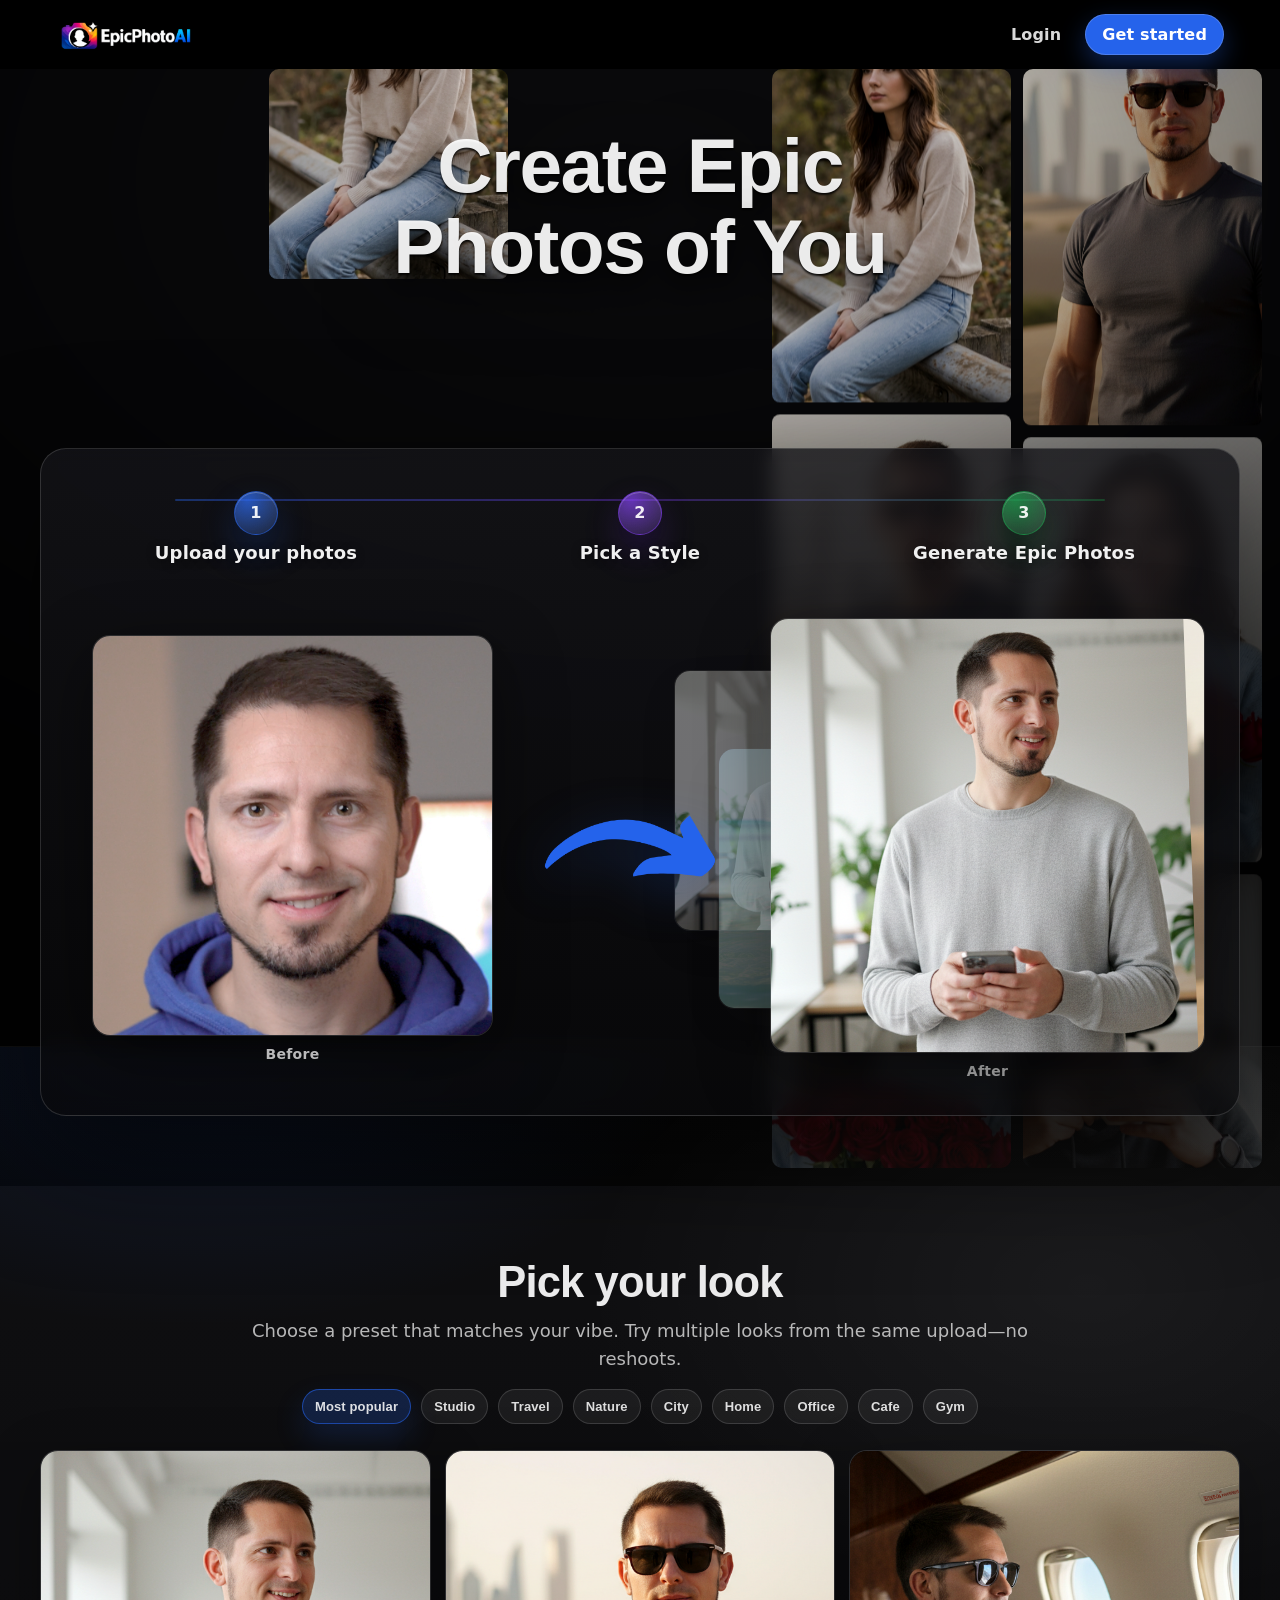
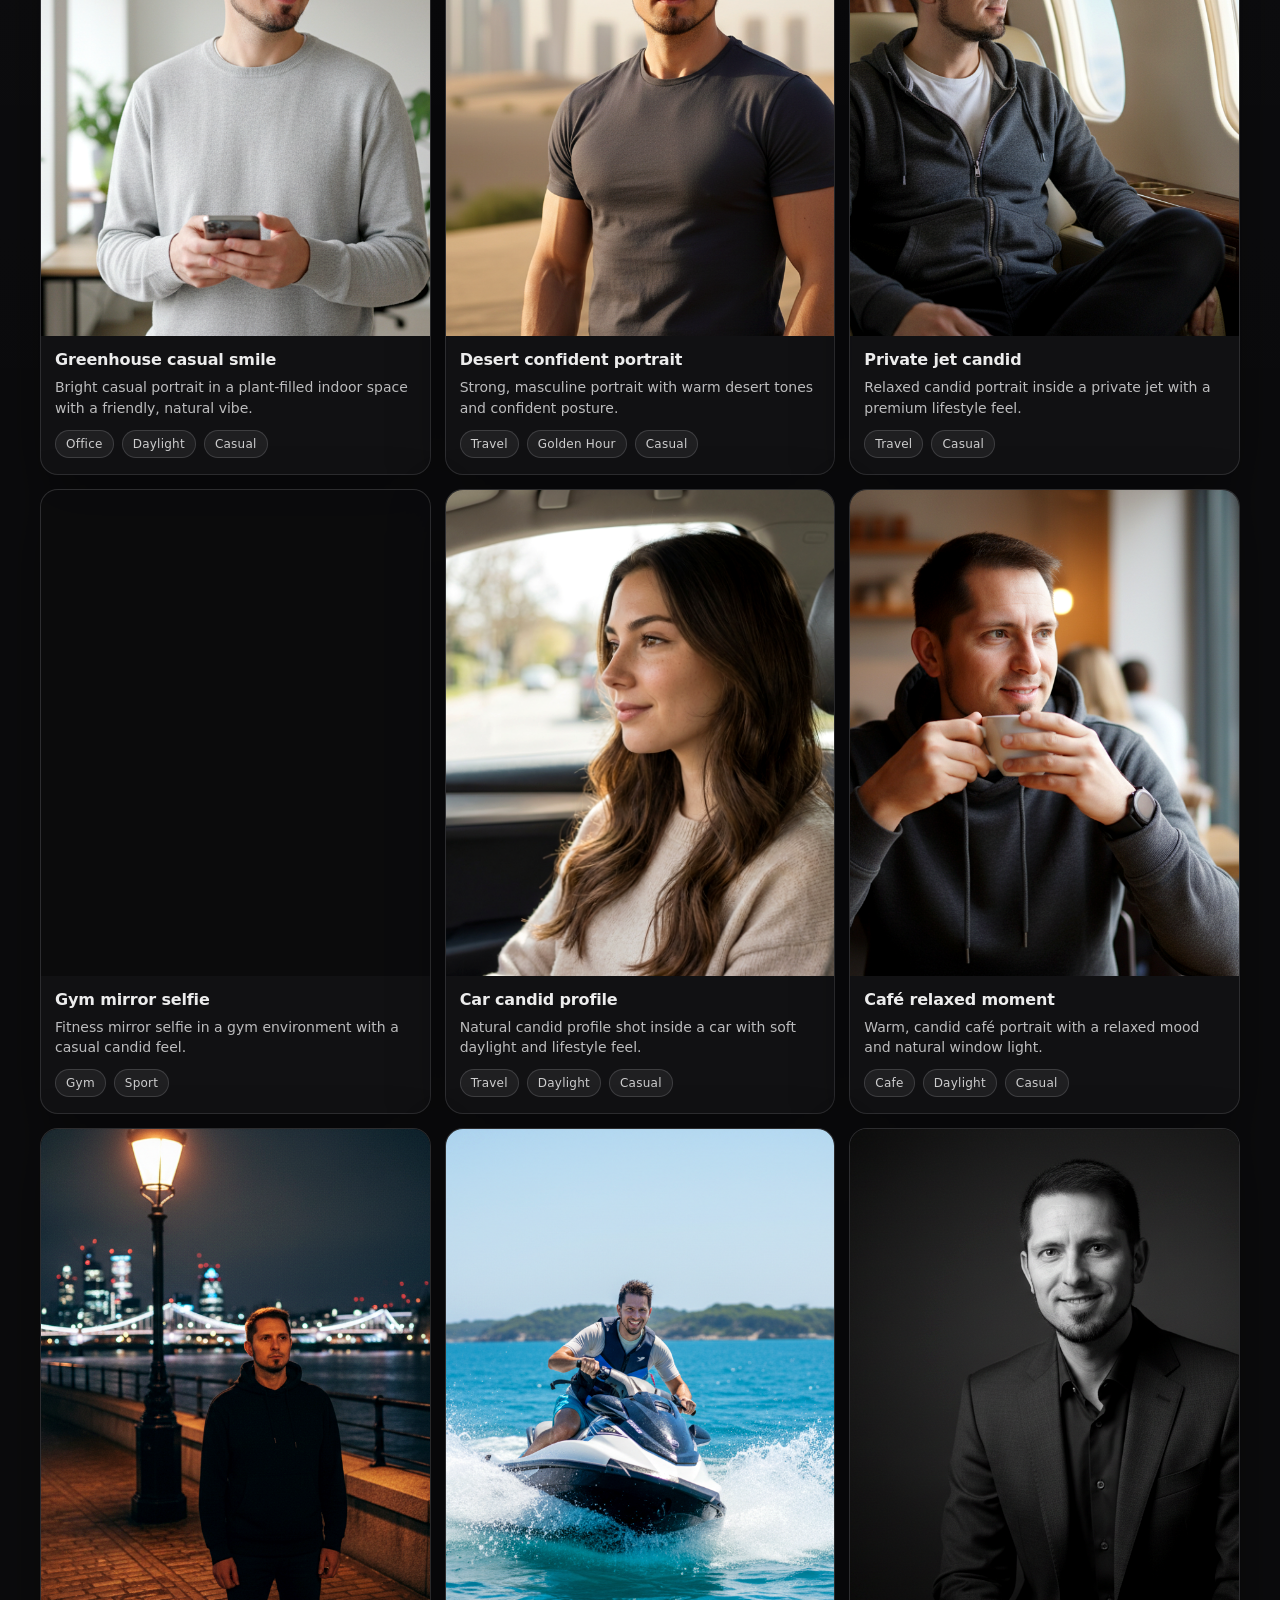
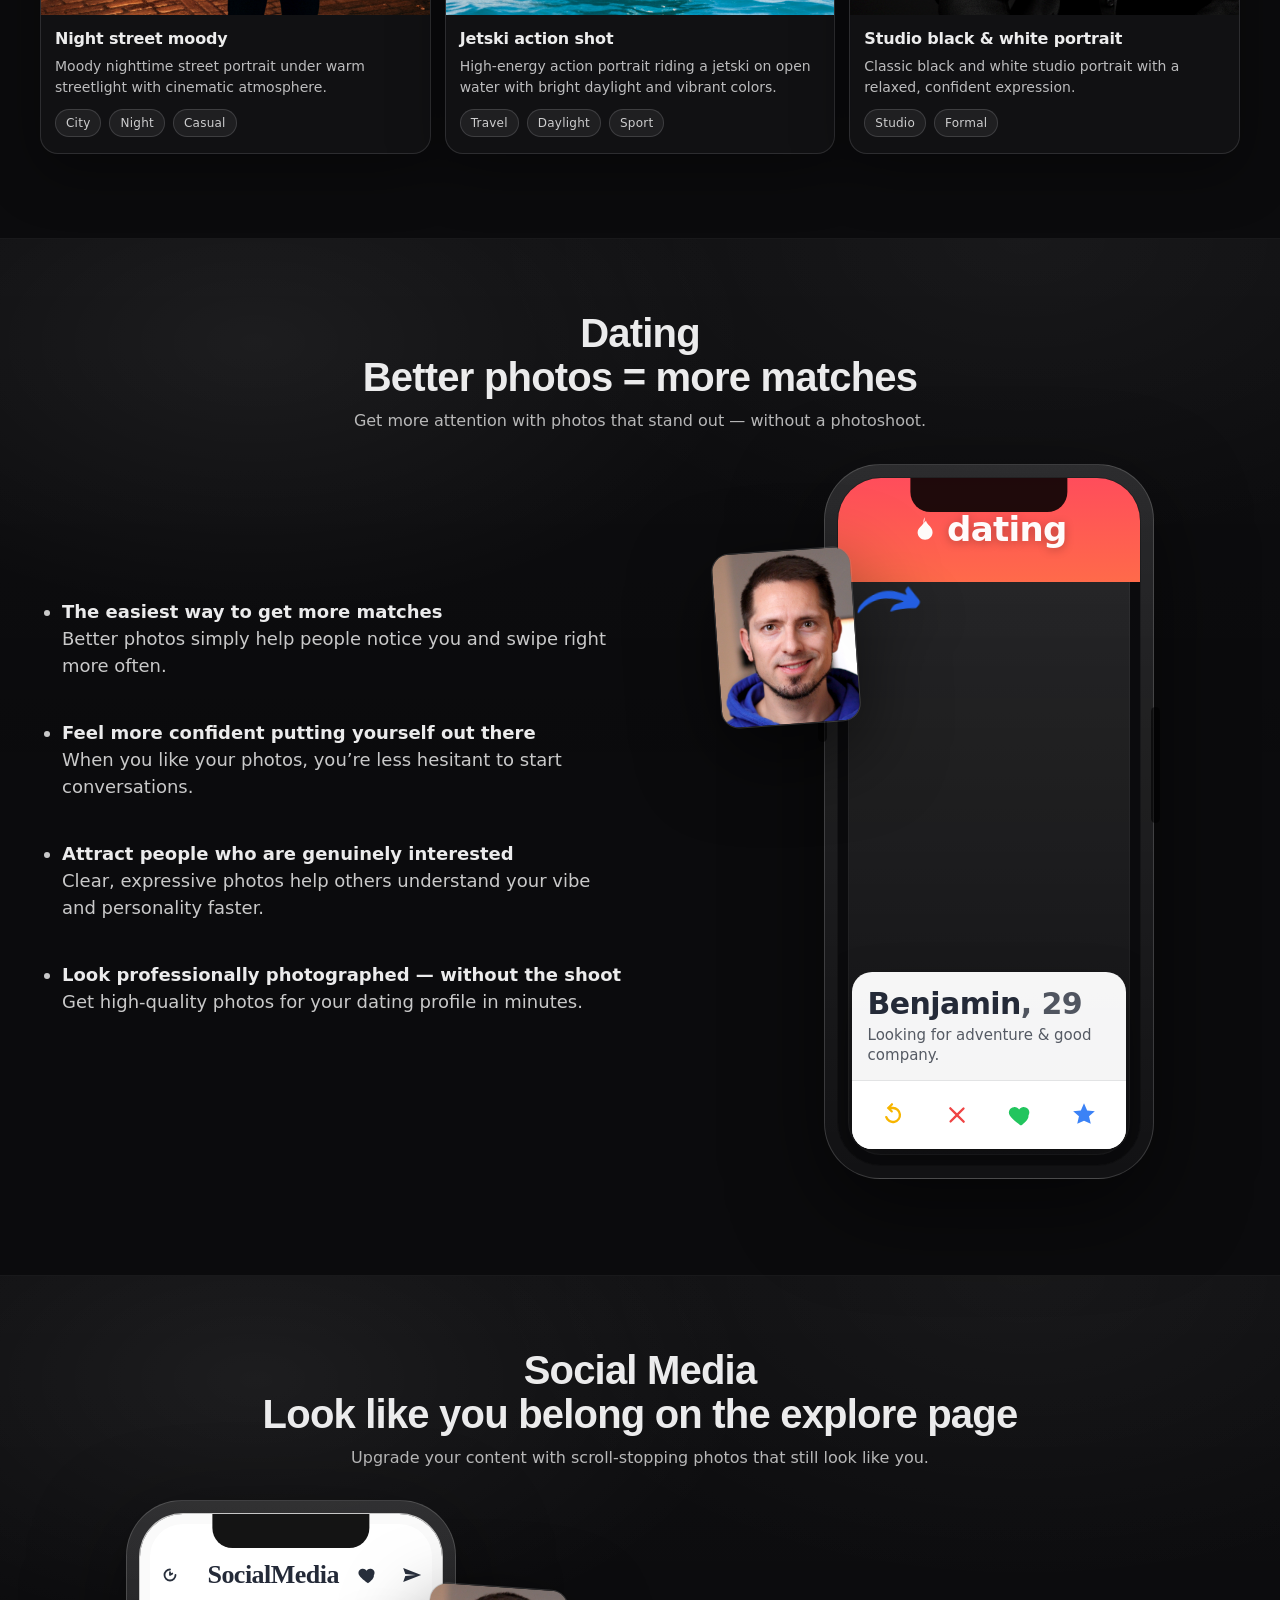
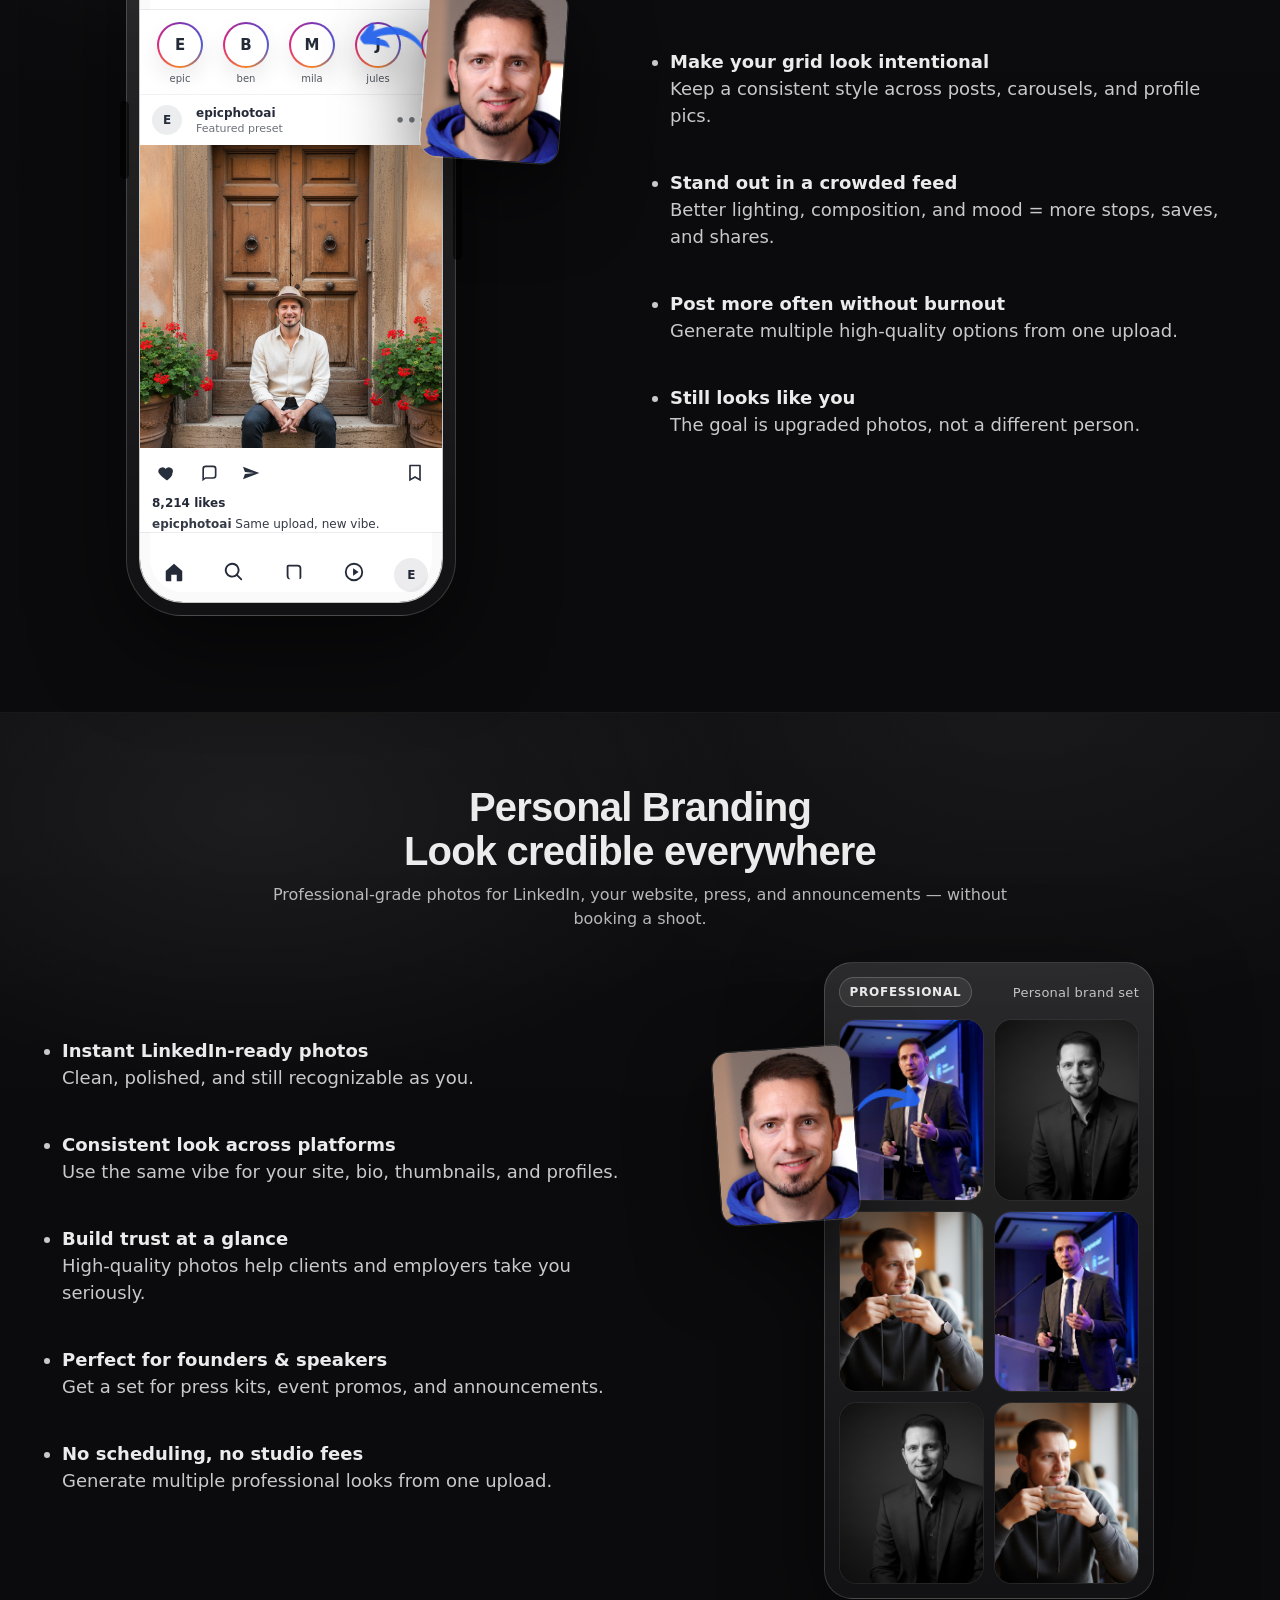
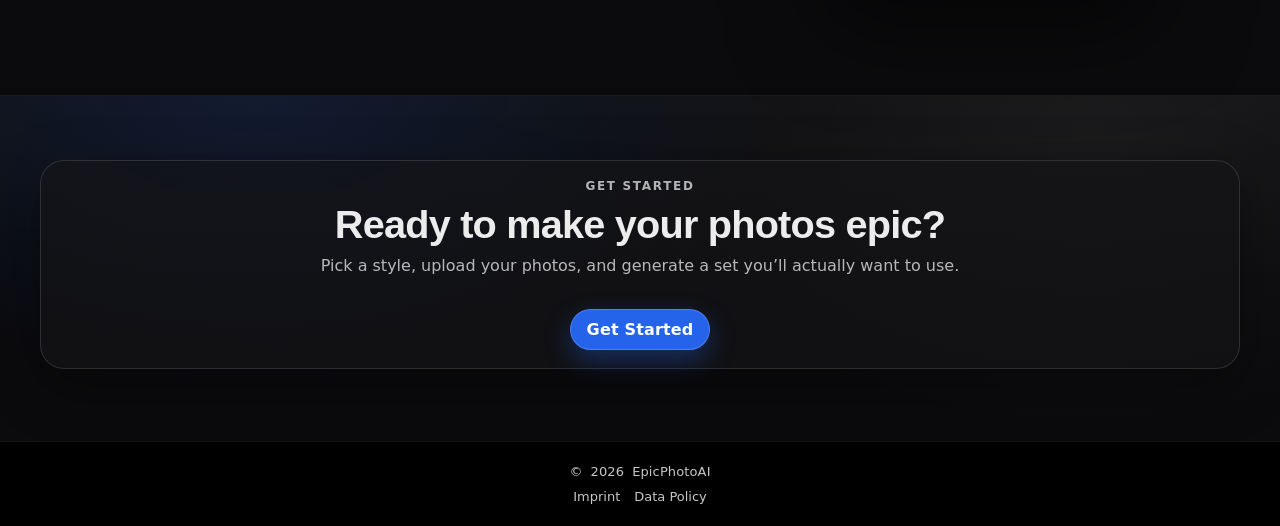
==== commit f262d647: "-" ====
--- a/index.html
+++ b/index.html
@@ -101,7 +101,7 @@
                 <img
                   class="teaserDemo__img teaserDemo__afterBack teaserDemo__afterBack--a"
                   data-teaser-demo-back-a
-                  src="./assets/presets/preset_private_jet_candid.png"
+                  src="./assets/presets/preset_greenhouse_casual_smile.png"
                   alt=""
                   loading="eager"
                   decoding="async"
@@ -109,7 +109,7 @@
                 <img
                   class="teaserDemo__img teaserDemo__afterBack teaserDemo__afterBack--b"
                   data-teaser-demo-back-b
-                  src="./assets/presets/preset_studio_black_white_portrait.png"
+                  src="./assets/presets/preset_tropical_water_portrait.png"
                   alt=""
                   loading="lazy"
                   decoding="async"
@@ -1465,11 +1465,38 @@
             return el.currentSrc || el.src || "";
           };
 
+          // Use lighter presets for the background stack layers so they feel subtle.
+          const LIGHT_BACKS = [
+            "./assets/presets/preset_greenhouse_casual_smile.png",
+            "./assets/presets/preset_tropical_water_portrait.png",
+            "./assets/presets/preset_jetski_action.png",
+            "./assets/presets/preset_sunny_fitness_low_angle.png",
+            "./assets/presets/preset_travel_doorway_portrait.png",
+          ];
+          let lightIdx = 0;
+
           const syncBacks = () => {
             const s = slides();
-            if (!s.length) return;
-            const next1 = s[1] ? getImgSrc(s[1]) : getImgSrc(s[0]);
-            const next2 = s[2] ? getImgSrc(s[2]) : next1;
+            const current = s[0] ? getImgSrc(s[0]) : "";
+
+            const pool = LIGHT_BACKS.filter(Boolean);
+            if (!pool.length) return;
+
+            const avoid = new Set([current].filter(Boolean));
+            const pick = () => {
+              for (let tries = 0; tries < pool.length; tries++) {
+                const src = pool[lightIdx % pool.length];
+                lightIdx++;
+                if (!src) continue;
+                if (avoid.has(src)) continue;
+                avoid.add(src);
+                return src;
+              }
+              return pool[0];
+            };
+
+            const next1 = pick();
+            const next2 = pick();
             if (backA && next1) backA.src = next1;
             if (backB && next2) backB.src = next2;
           };
--- a/styles.css
+++ b/styles.css
@@ -216,11 +216,11 @@
 
   margin: 0 auto;
   padding: 18px 18px 20px;
-  background: rgba(255, 255, 255, 0.92);
-  color: #0f172a;
+  background: linear-gradient(180deg, rgba(20, 20, 24, 0.82), rgba(10, 10, 12, 0.72));
+  color: rgba(255, 255, 255, 0.92);
   border-radius: 26px;
   box-shadow: 0 35px 120px rgba(0, 0, 0, 0.6);
-  border: 1px solid rgba(255, 255, 255, 0.5);
+  border: 1px solid rgba(255, 255, 255, 0.14);
   position: relative;
   z-index: 3;
   transform: translateY(var(--hero-overlap));
@@ -240,7 +240,7 @@
   grid-area: steps;
   counter-reset: teaserStep;
   list-style: none;
-  padding: 10px 8px 6px;
+  padding: 12px 10px 8px;
   margin: 0;
   display: grid;
   grid-template-columns: repeat(3, minmax(0, 1fr));
@@ -259,9 +259,9 @@
   border-radius: 999px;
   background: linear-gradient(
     90deg,
-    rgba(37, 99, 235, 0.25),
-    rgba(124, 58, 237, 0.22),
-    rgba(22, 163, 74, 0.2)
+    rgba(37, 99, 235, 0.4),
+    rgba(124, 58, 237, 0.36),
+    rgba(22, 163, 74, 0.32)
   );
 }
 
@@ -281,12 +281,11 @@
   font-size: 18px;
   line-height: 1.15;
   letter-spacing: 0.01em;
-  color: rgba(15, 23, 42, 0.92);
-  padding: 0 8px 6px;
+  color: rgba(255, 255, 255, 0.92);
+  padding: 12px 10px 12px;
   border-radius: 14px;
   background: transparent;
   border: 0;
-  box-shadow: none;
   max-width: 100%;
   text-align: center;
   position: relative;
@@ -300,12 +299,12 @@
   border-radius: 999px;
   display: grid;
   place-items: center;
-  background: #fff;
-  border: 1px solid rgba(15, 23, 42, 0.16);
+  background: rgba(255, 255, 255, 0.08);
+  border: 1px solid rgba(255, 255, 255, 0.18);
   box-shadow:
-    0 8px 18px rgba(15, 23, 42, 0.14),
-    inset 0 1px 0 rgba(255, 255, 255, 0.9);
-  color: rgba(15, 23, 42, 0.92);
+    0 10px 24px rgba(0, 0, 0, 0.35),
+    inset 0 1px 0 rgba(255, 255, 255, 0.22);
+  color: rgba(255, 255, 255, 0.92);
   font-size: 16px;
   font-weight: 800;
   letter-spacing: 0.02em;
@@ -320,31 +319,44 @@
 }
 
 .teaserDemo__steps > .teaserDemo__step:nth-child(1)::before {
-  border-color: rgba(37, 99, 235, 0.35);
+  background:
+    radial-gradient(90% 90% at 30% 20%, rgba(37, 99, 235, 0.75), rgba(37, 99, 235, 0.2)),
+    linear-gradient(180deg, rgba(255, 255, 255, 0.12), rgba(255, 255, 255, 0.06));
+  border-color: rgba(37, 99, 235, 0.55);
   box-shadow:
-    0 10px 22px rgba(37, 99, 235, 0.18),
-    inset 0 1px 0 rgba(255, 255, 255, 0.9);
+    0 16px 36px rgba(37, 99, 235, 0.25),
+    0 10px 26px rgba(0, 0, 0, 0.28),
+    inset 0 1px 0 rgba(255, 255, 255, 0.24);
 }
 
 .teaserDemo__steps > .teaserDemo__step:nth-child(2)::before {
-  border-color: rgba(124, 58, 237, 0.35);
+  background:
+    radial-gradient(90% 90% at 30% 20%, rgba(124, 58, 237, 0.7), rgba(124, 58, 237, 0.2)),
+    linear-gradient(180deg, rgba(255, 255, 255, 0.12), rgba(255, 255, 255, 0.06));
+  border-color: rgba(124, 58, 237, 0.55);
   box-shadow:
-    0 10px 22px rgba(124, 58, 237, 0.16),
-    inset 0 1px 0 rgba(255, 255, 255, 0.9);
+    0 16px 36px rgba(124, 58, 237, 0.23),
+    0 10px 26px rgba(0, 0, 0, 0.28),
+    inset 0 1px 0 rgba(255, 255, 255, 0.24);
 }
 
 .teaserDemo__steps > .teaserDemo__step:nth-child(3)::before {
-  border-color: rgba(22, 163, 74, 0.35);
+  background:
+    radial-gradient(90% 90% at 30% 20%, rgba(22, 163, 74, 0.68), rgba(22, 163, 74, 0.2)),
+    linear-gradient(180deg, rgba(255, 255, 255, 0.12), rgba(255, 255, 255, 0.06));
+  border-color: rgba(22, 163, 74, 0.55);
   box-shadow:
-    0 10px 22px rgba(22, 163, 74, 0.16),
-    inset 0 1px 0 rgba(255, 255, 255, 0.9);
+    0 16px 36px rgba(22, 163, 74, 0.22),
+    0 10px 26px rgba(0, 0, 0, 0.28),
+    inset 0 1px 0 rgba(255, 255, 255, 0.24);
 }
 
 .teaserDemo__stepText {
   font-size: 18px;
   font-weight: 700;
   letter-spacing: 0.01em;
-  color: rgba(15, 23, 42, 0.9);
+  color: rgba(255, 255, 255, 0.94);
+  text-shadow: 0 2px 10px rgba(0, 0, 0, 0.45);
 }
 
 .teaserDemo__figure {
@@ -380,9 +392,9 @@
   width: 100%;
   display: block;
   border-radius: 18px;
-  border: 1px solid rgba(15, 23, 42, 0.12);
-  background: rgba(255, 255, 255, 0.9);
-  box-shadow: 0 18px 50px rgba(0, 0, 0, 0.18);
+  border: 1px solid rgba(255, 255, 255, 0.14);
+  background: rgba(0, 0, 0, 0.28);
+  box-shadow: 0 22px 70px rgba(0, 0, 0, 0.45);
   aspect-ratio: 1 / 1;
   object-fit: cover;
 }
@@ -392,7 +404,7 @@
   font-size: 14px;
   font-weight: 650;
   letter-spacing: 0.02em;
-  color: rgba(15, 23, 42, 0.72);
+  color: rgba(255, 255, 255, 0.72);
   text-align: center;
 }
 
@@ -428,11 +440,9 @@
   z-index: 3;
   overflow: hidden;
   border-radius: 18px;
-  border: 1px solid rgba(15, 23, 42, 0.12);
-  background: rgba(255, 255, 255, 0.9);
-  box-shadow: 0 18px 50px rgba(0, 0, 0, 0.18);
-  transform: rotate(-2deg);
-  transform-origin: center;
+  border: 1px solid rgba(255, 255, 255, 0.14);
+  background: rgba(0, 0, 0, 0.28);
+  box-shadow: 0 22px 70px rgba(0, 0, 0, 0.45);
 }
 
 .teaserDemo__afterBack {
@@ -443,20 +453,22 @@
   pointer-events: none;
   border-radius: 16px;
   box-shadow: 0 16px 44px rgba(0, 0, 0, 0.16);
-  opacity: 0.96;
+  /* Background stack should never rotate; keep it subtle/light. */
+  transform: rotate(0deg) !important;
+  transform-origin: center;
+  opacity: 0.42;
+  filter: brightness(1.18) saturate(0.9) contrast(0.95);
 }
 
 .teaserDemo__afterBack--a {
   left: -22%;
   top: 12%;
-  transform: none;
 }
 
 .teaserDemo__afterBack--b {
   left: -12%;
   top: 30%;
-  transform: none;
-  opacity: 0.92;
+  opacity: 0.34;
 }
 
 .teaserDemo__afterTrack {
@@ -474,6 +486,9 @@
   border: 0;
   border-radius: 0;
   box-shadow: none;
+  /* Rotate only the top (visible) "After" image, not the background stack. */
+  transform: rotate(-2deg) scale(1.06);
+  transform-origin: center;
 }
 
 /* Responsive tweaks */
@@ -521,7 +536,7 @@
 
   .teaserDemo__step {
     font-size: 15px;
-    padding: 0 6px 6px;
+    padding: 10px 8px 10px;
   }
 
   .teaserDemo__stepIcon {
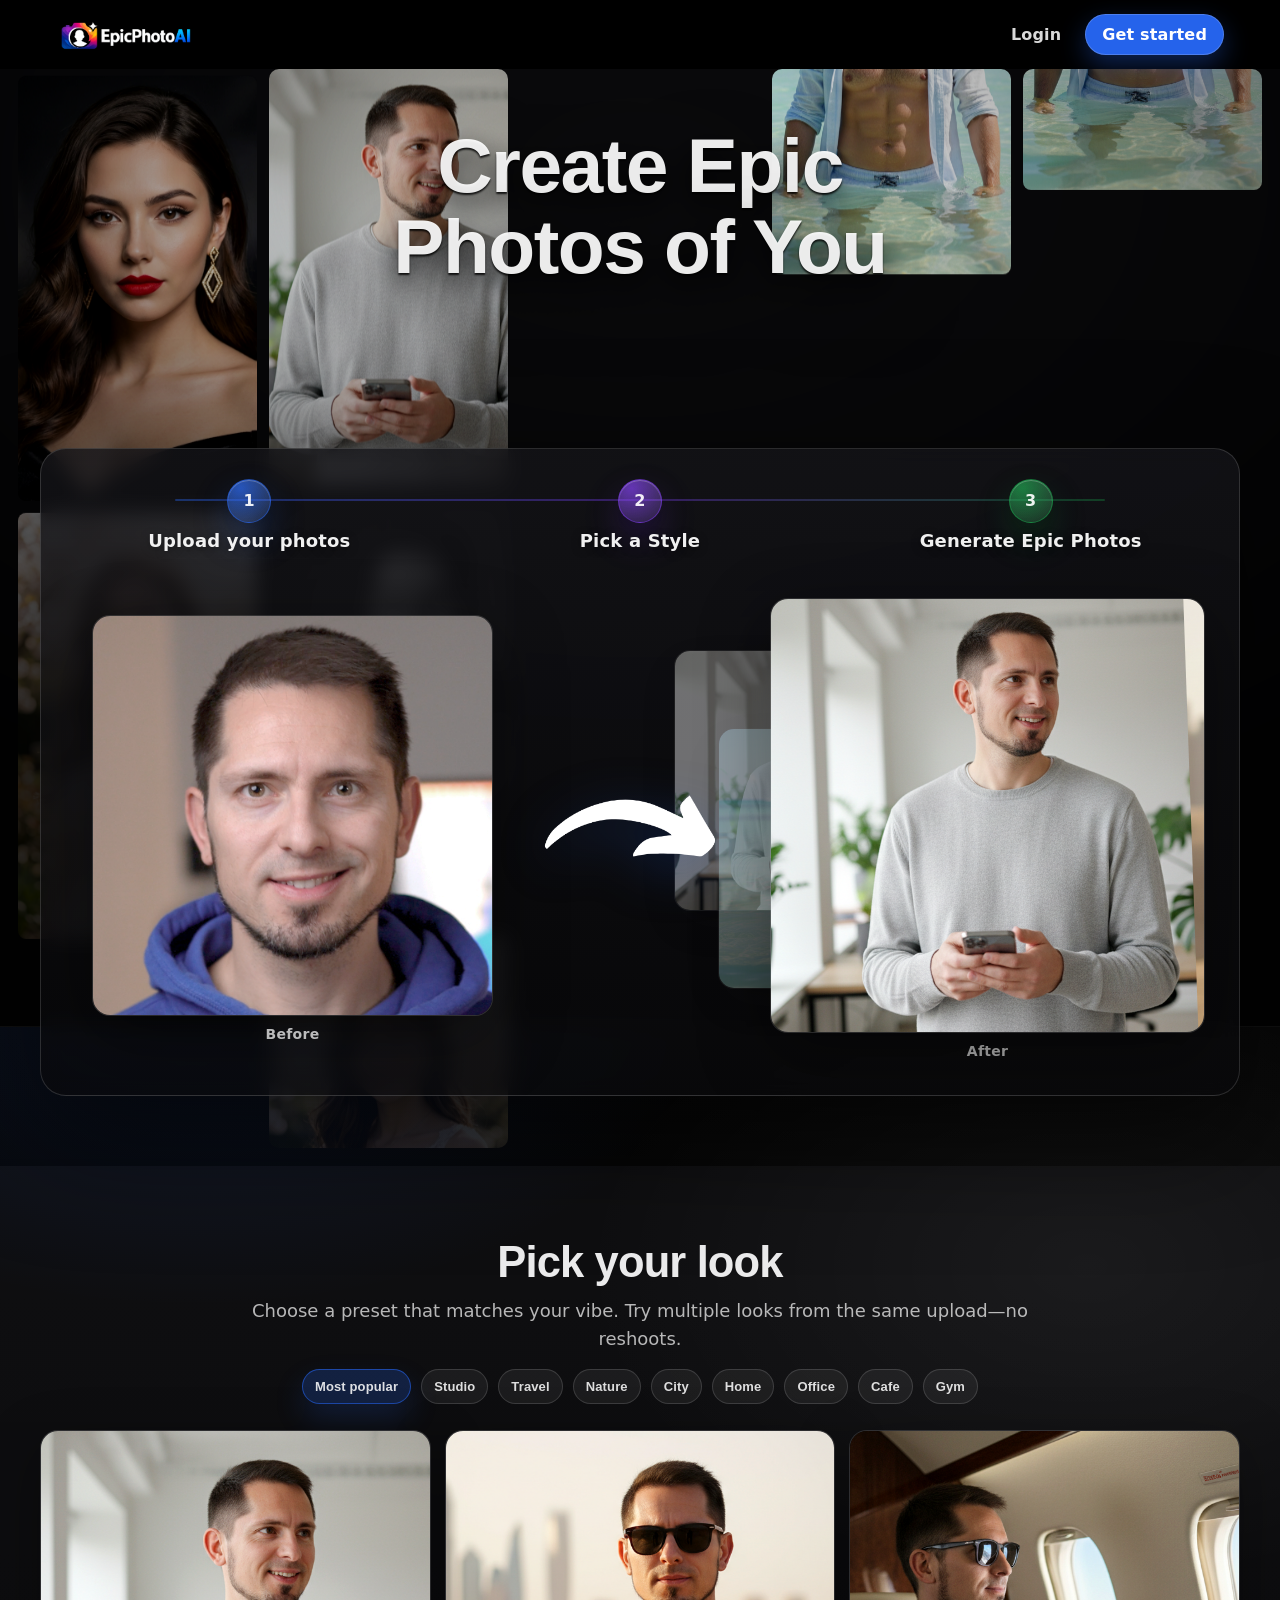
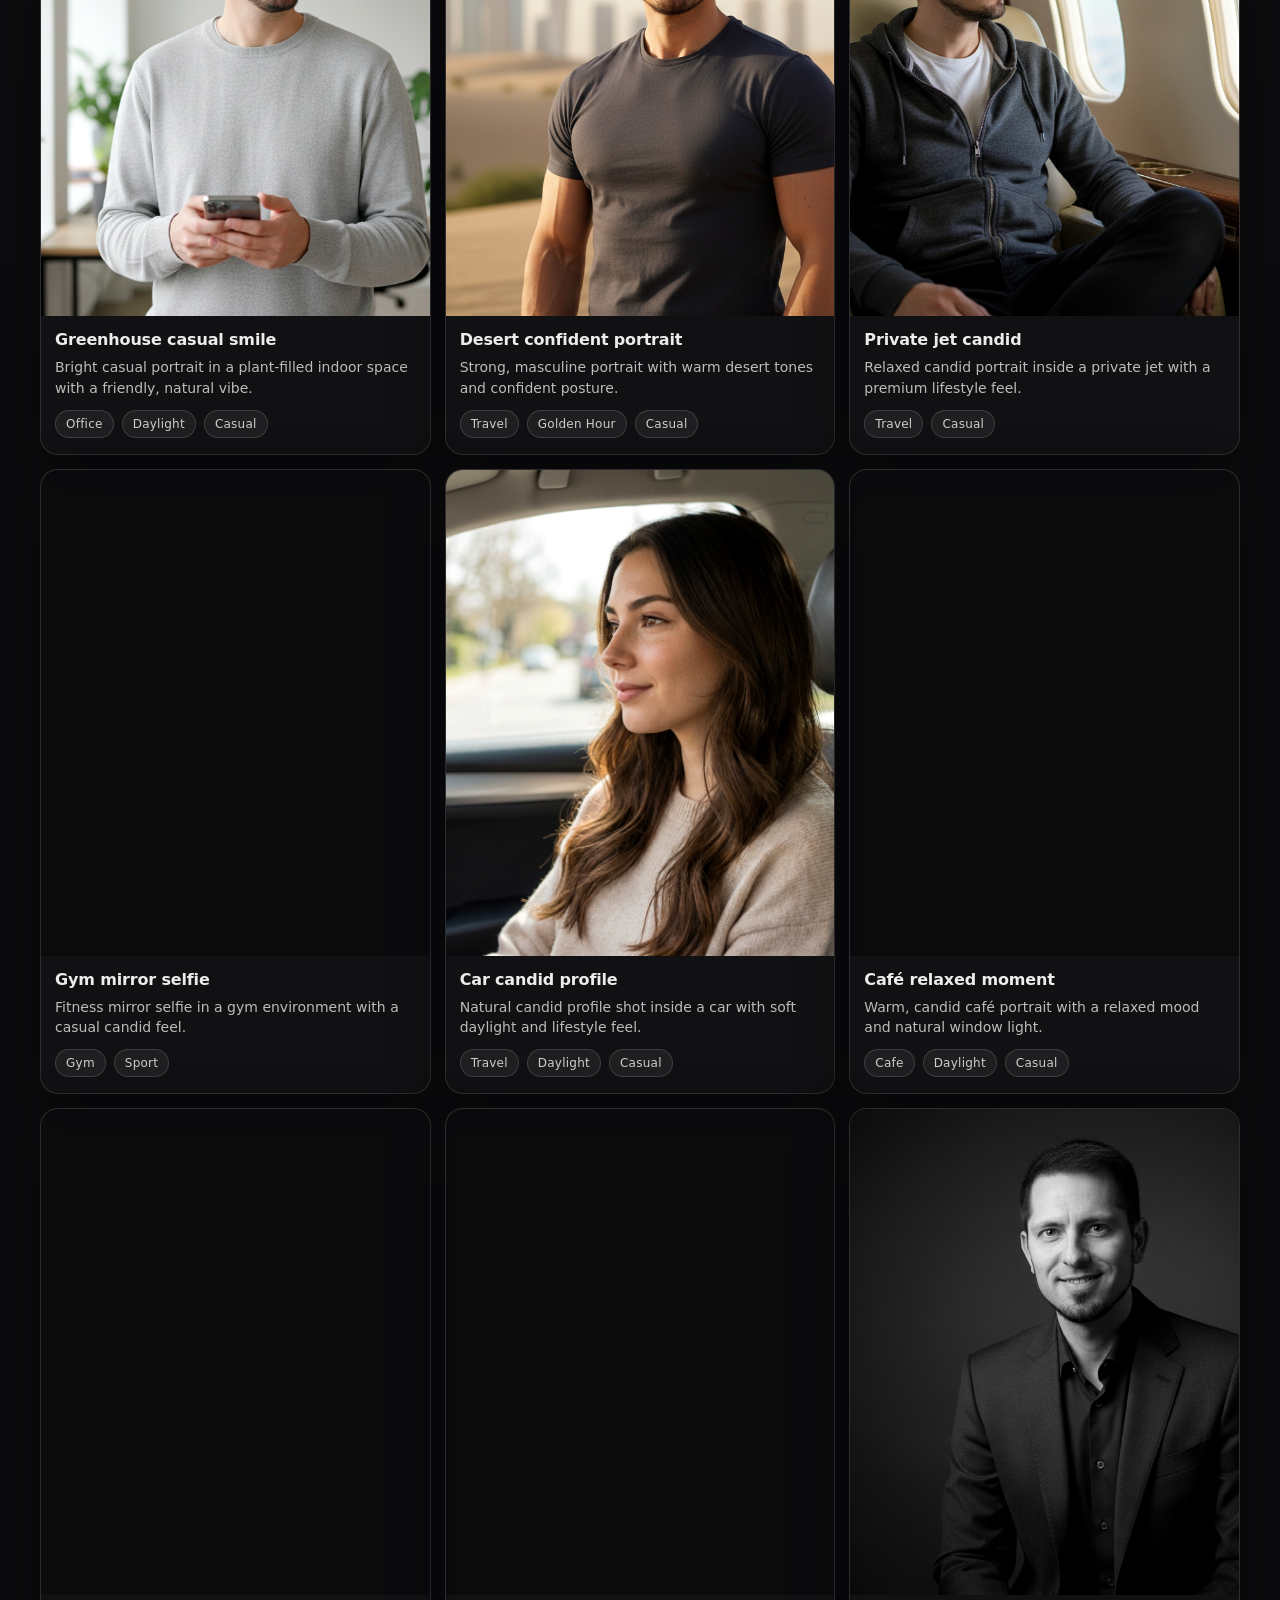
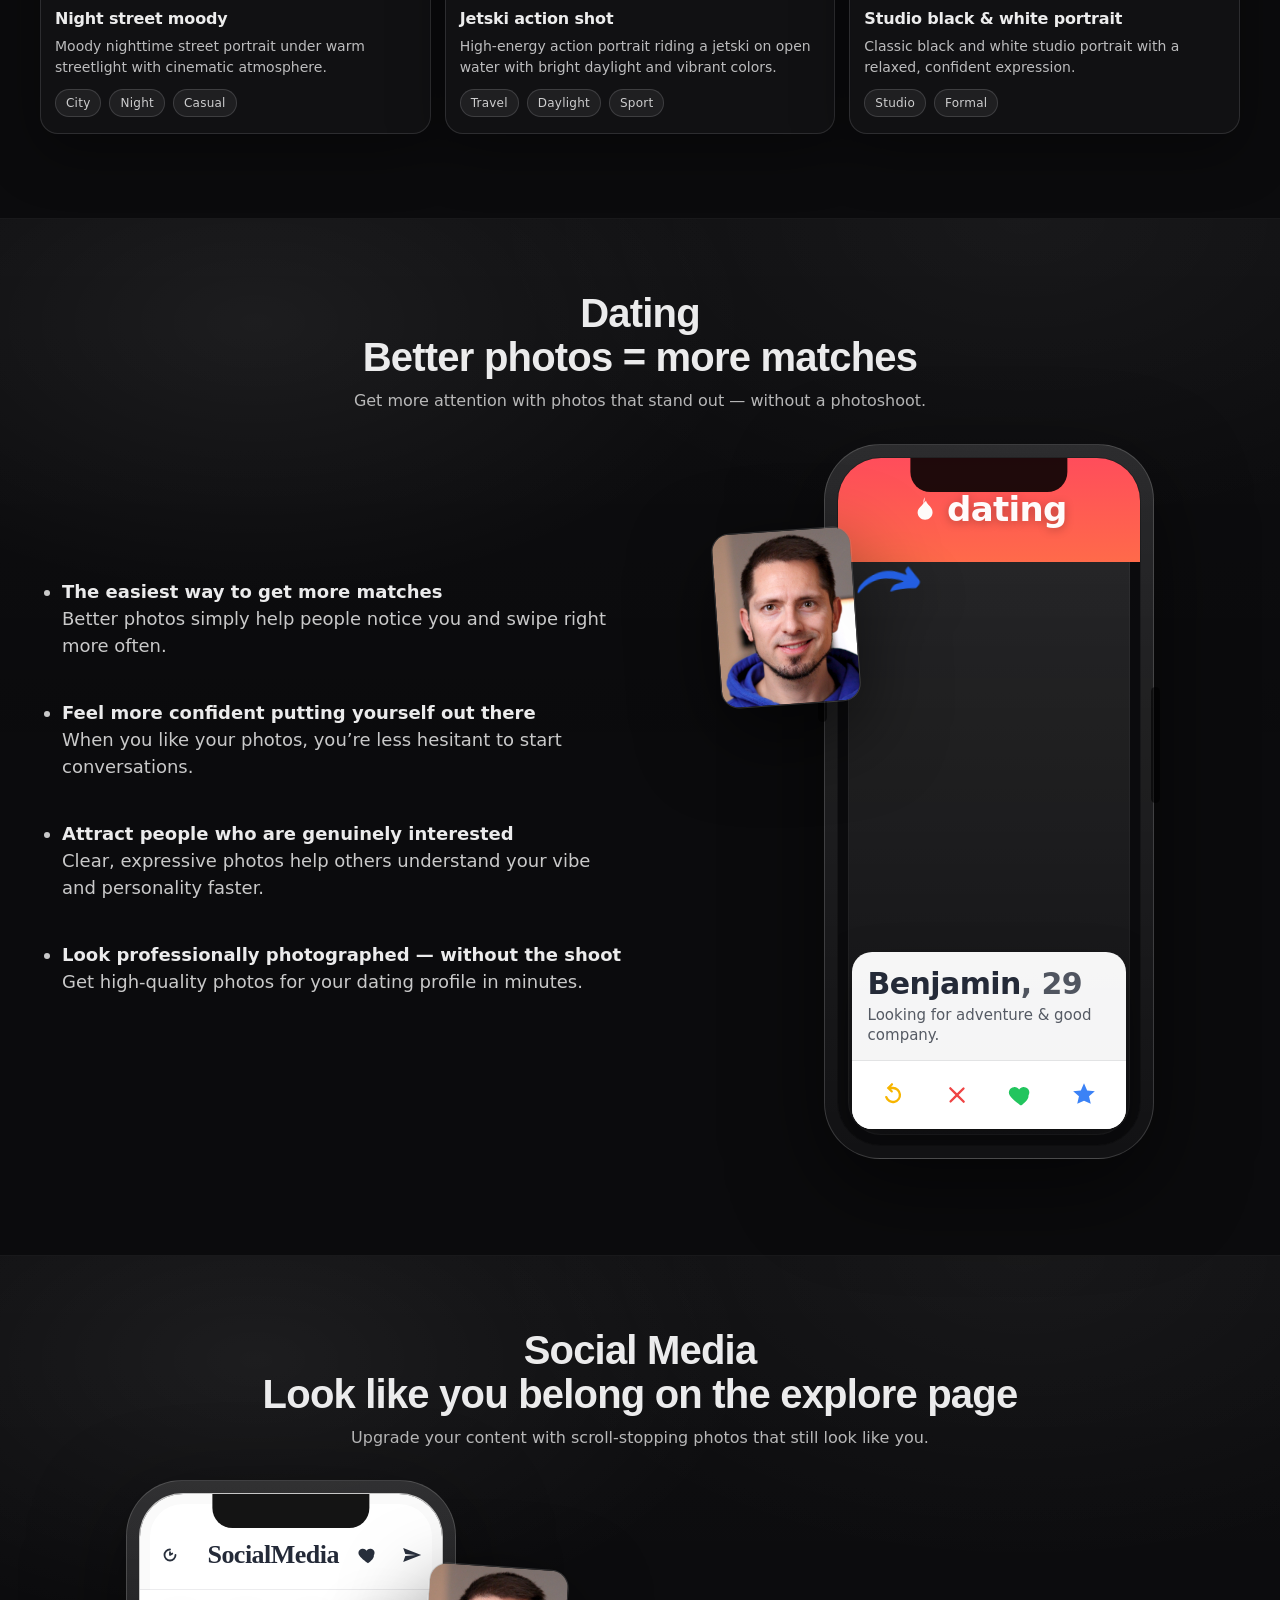
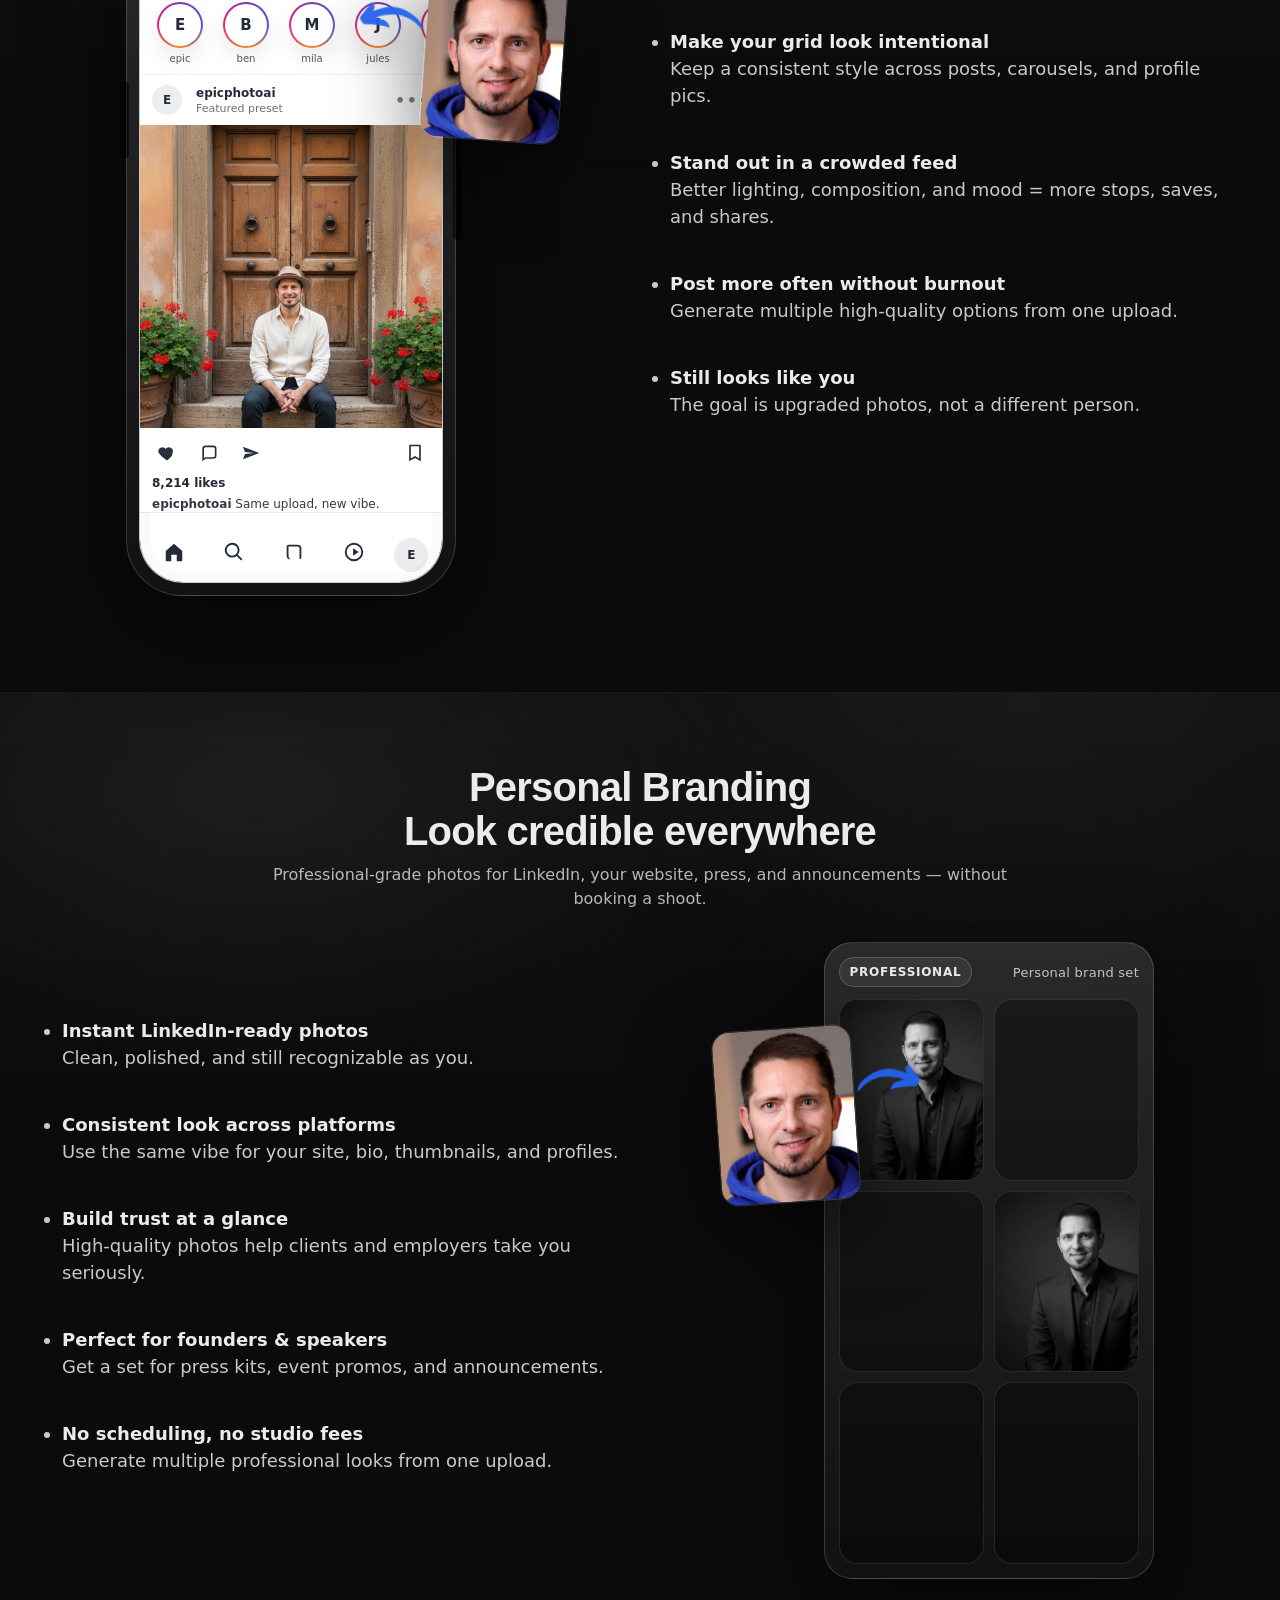
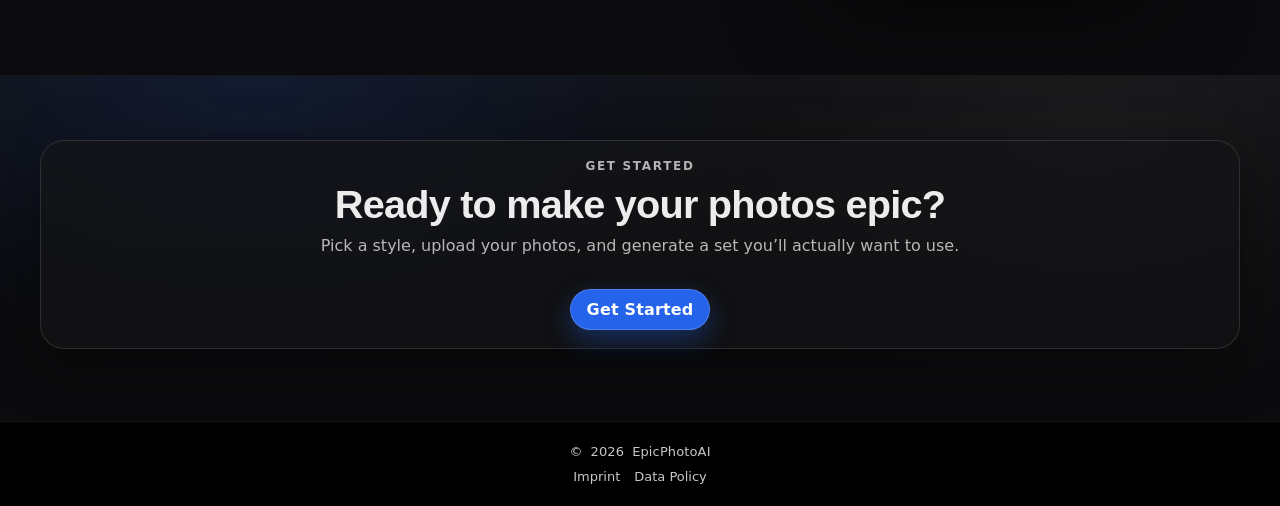
==== commit a2b00686: "-" ====
--- a/index.html
+++ b/index.html
@@ -89,7 +89,7 @@
             <div class="teaserDemo__arrow" aria-hidden="true">
               <img
                 class="teaserDemo__arrowImg"
-                src="./assets/arrow.png"
+                src="./assets/arrow_white.png"
                 alt=""
                 loading="lazy"
                 decoding="async"
--- a/styles.css
+++ b/styles.css
@@ -240,7 +240,7 @@
   grid-area: steps;
   counter-reset: teaserStep;
   list-style: none;
-  padding: 12px 10px 8px;
+  padding: 0;
   margin: 0;
   display: grid;
   grid-template-columns: repeat(3, minmax(0, 1fr));
@@ -536,7 +536,7 @@
 
   .teaserDemo__step {
     font-size: 15px;
-    padding: 10px 8px 10px;
+    padding: 0;
   }
 
   .teaserDemo__stepIcon {
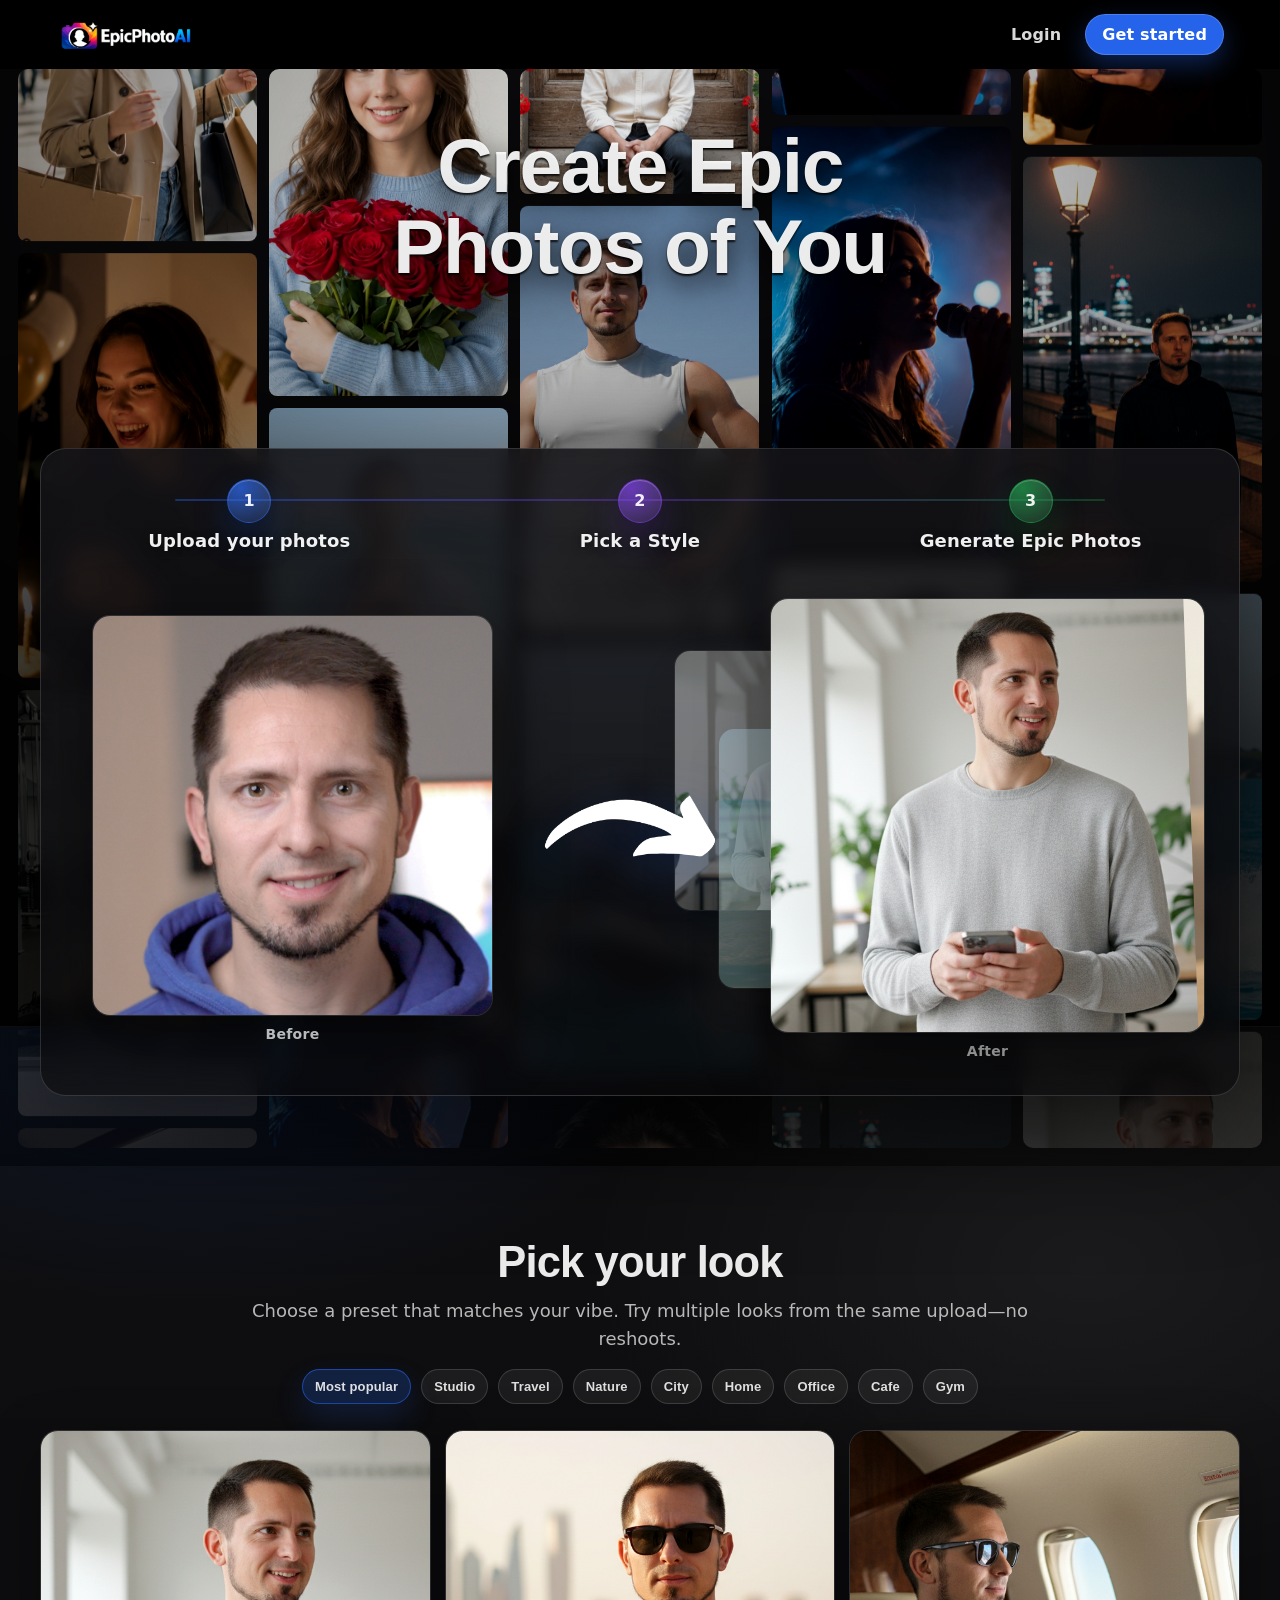
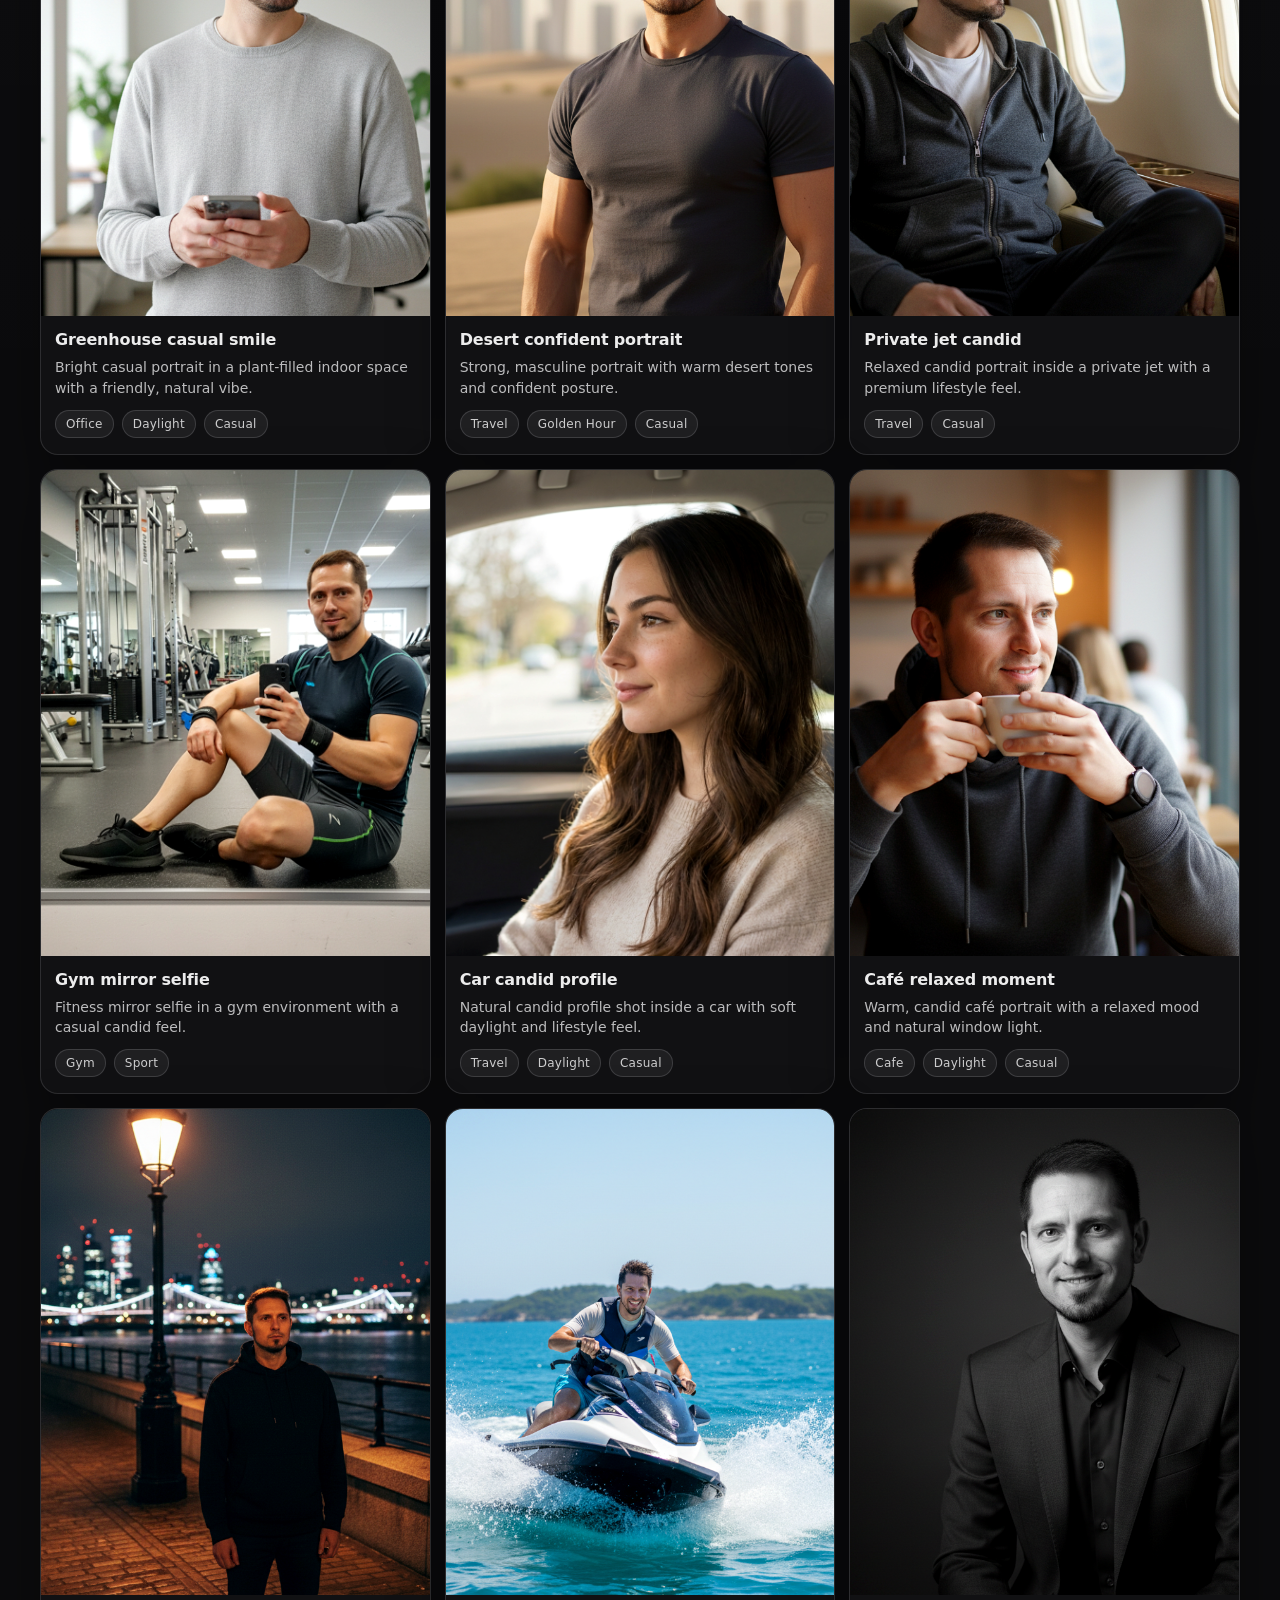
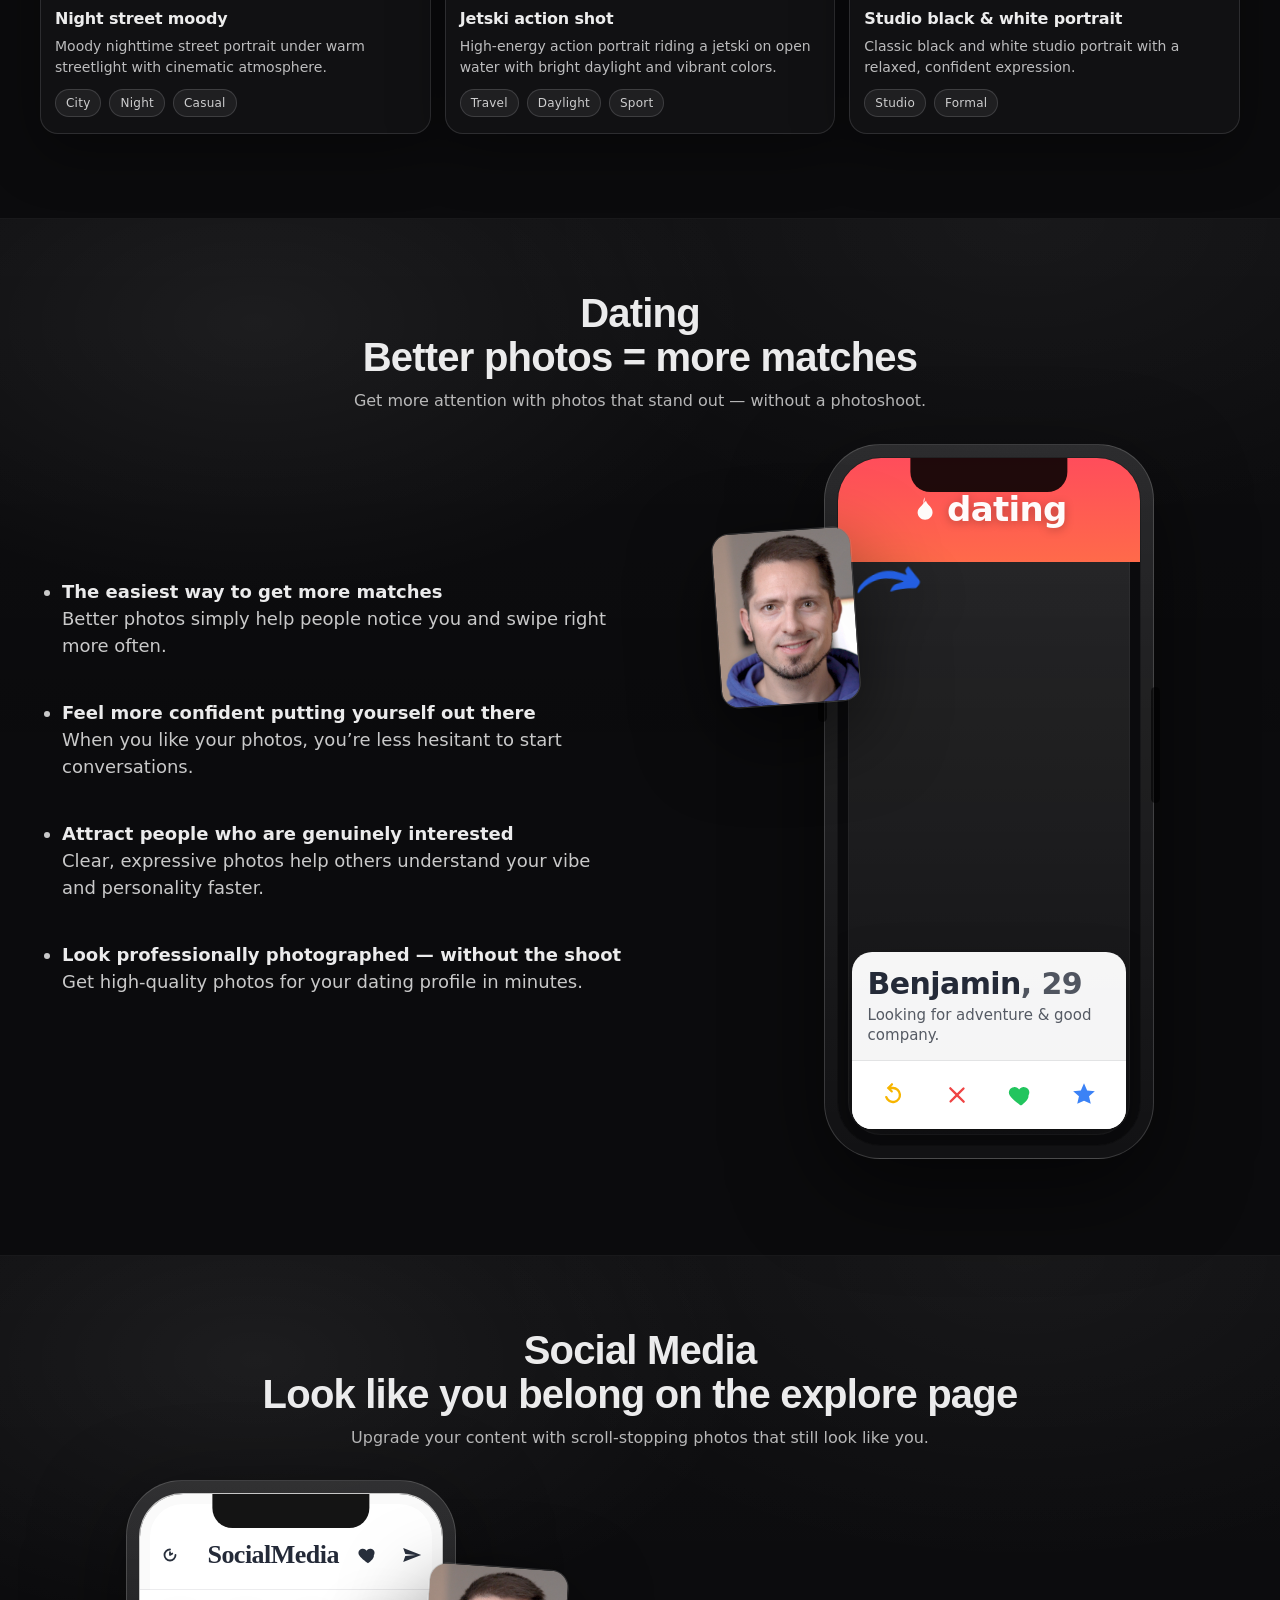
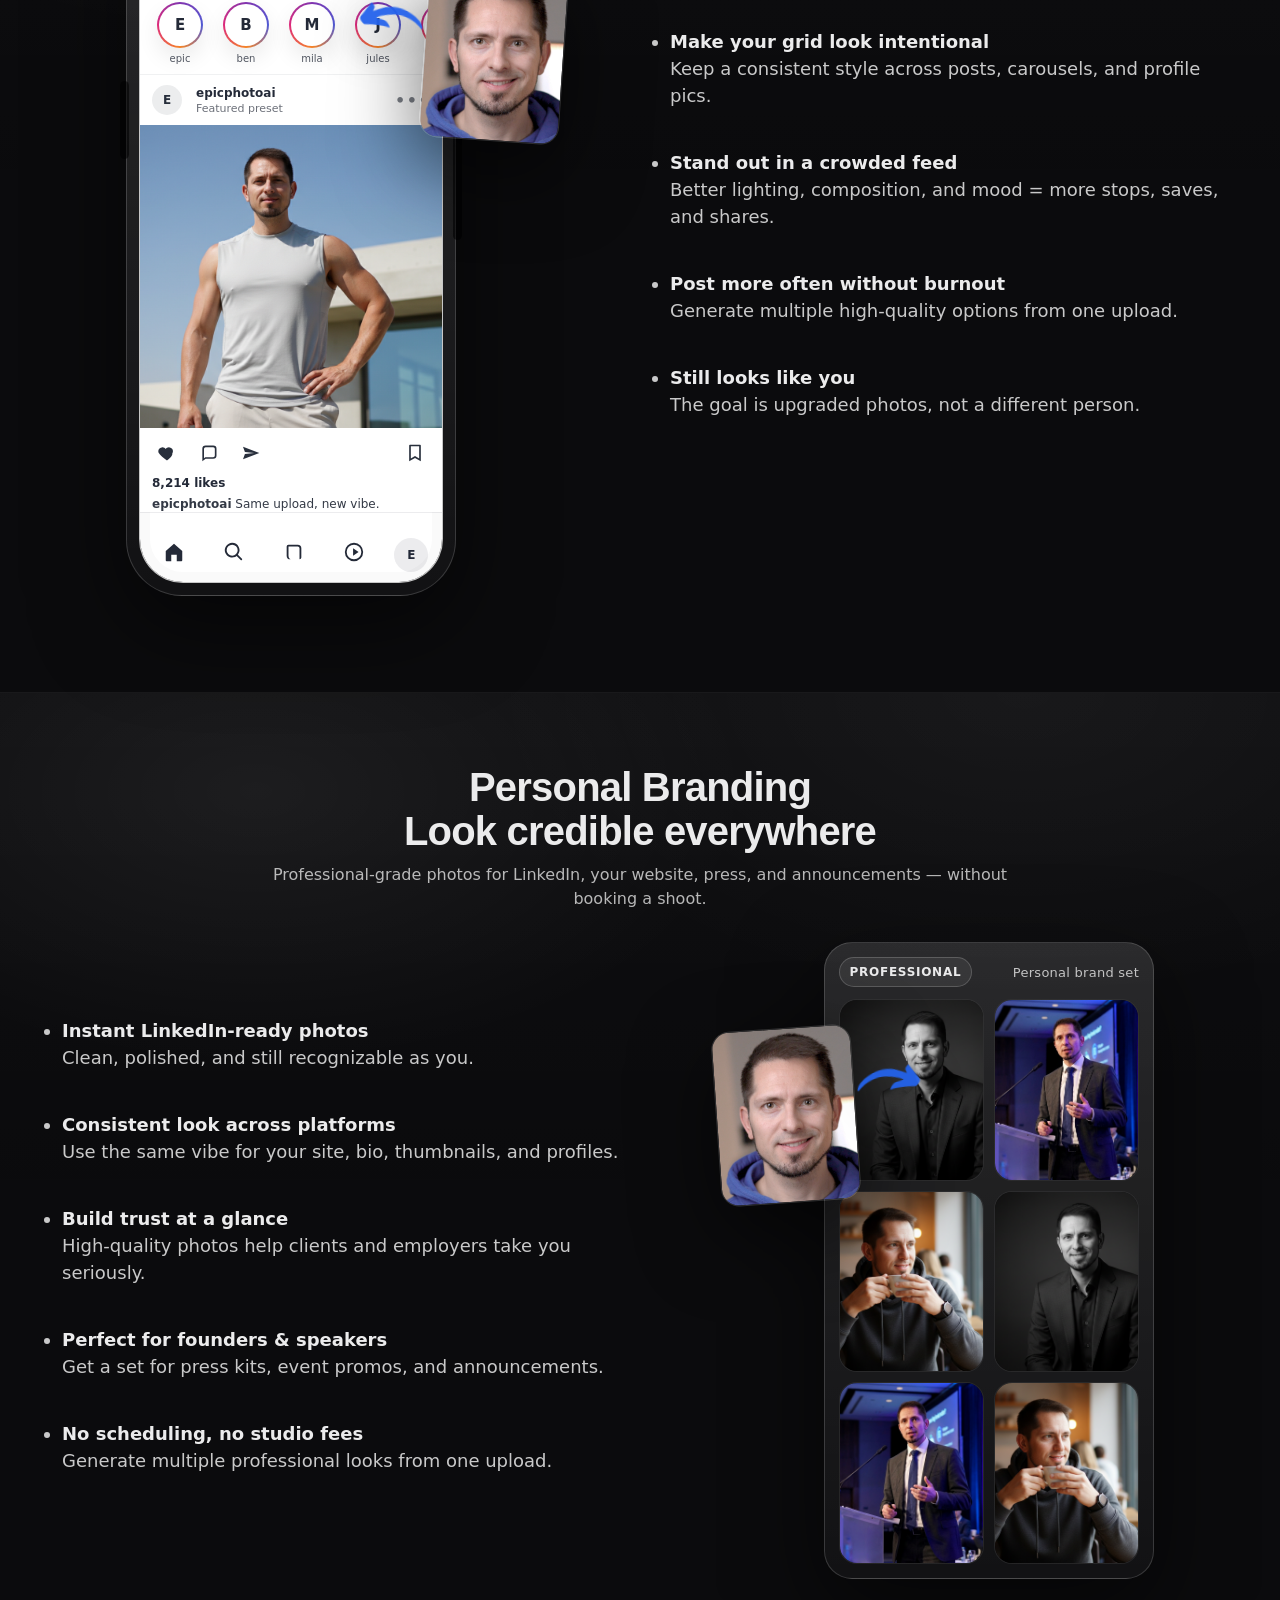
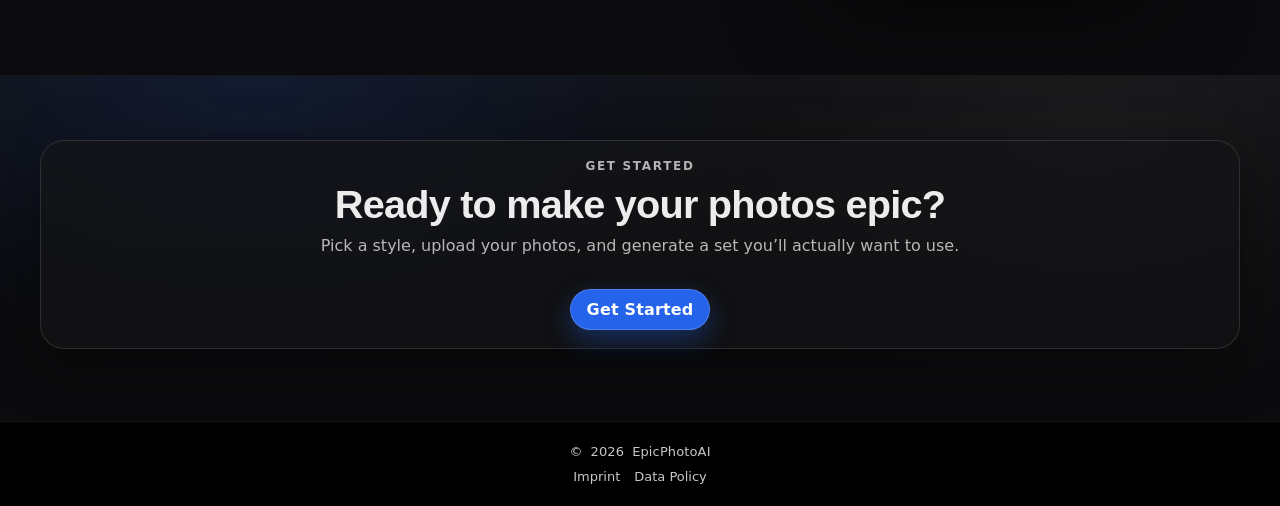
==== commit d0f93d66: "-" ====
--- a/index.html
+++ b/index.html
@@ -230,7 +230,7 @@
               <div class="usecaseVisual" aria-hidden="true">
                 <img
                   class="usecaseVisual__before"
-                  src="./assets/teaser/before_original.png"
+                  src="./assets/teaser/before.png"
                   alt=""
                   loading="lazy"
                   decoding="async"
@@ -354,7 +354,7 @@
               <div class="usecaseVisual usecaseVisual--beforeRight" aria-hidden="true">
                 <img
                   class="usecaseVisual__before"
-                  src="./assets/teaser/before_original.png"
+                  src="./assets/teaser/before.png"
                   alt=""
                   loading="lazy"
                   decoding="async"
@@ -629,7 +629,7 @@
               <div class="usecaseVisual" aria-hidden="true">
                 <img
                   class="usecaseVisual__before"
-                  src="./assets/teaser/before_original.png"
+                  src="./assets/teaser/before.png"
                   alt=""
                   loading="lazy"
                   decoding="async"
@@ -735,1024 +735,6 @@
       </div>
     </footer>
 
-    <script>
-      (() => {
-        const yearEl = document.getElementById("js-year");
-        if (yearEl) yearEl.textContent = String(new Date().getFullYear());
-
-        // --- Teaser collage images (preset manifest) ---
-        // Prefers: ./assets/presets/manifest.json
-        // Fallback: ./assets/teaser/manifest.json (placeholders)
-        const loadImageManifest = async (url) => {
-          try {
-            const res = await fetch(url, { cache: "no-store" });
-            if (!res.ok) return [];
-            const data = await res.json();
-            const images = Array.isArray(data?.images) ? data.images.filter(Boolean) : [];
-            return images.filter((p) => typeof p === "string" && p.trim()).map((p) => p.trim());
-          } catch {
-            return [];
-          }
-        };
-
-        const canLoadImage = (url, timeoutMs = 6000) =>
-          new Promise((resolve) => {
-            const img = new Image();
-            let done = false;
-            const finish = (ok) => {
-              if (done) return;
-              done = true;
-              clearTimeout(timer);
-              // Prevent late handlers from firing after resolve.
-              img.onload = null;
-              img.onerror = null;
-              resolve(ok);
-            };
-            const timer = setTimeout(() => finish(false), timeoutMs);
-            img.onload = () => finish(true);
-            img.onerror = () => finish(false);
-            img.src = url;
-          });
-
-        const shuffleInPlace = (arr) => {
-          for (let i = arr.length - 1; i > 0; i--) {
-            const j = Math.floor(Math.random() * (i + 1));
-            [arr[i], arr[j]] = [arr[j], arr[i]];
-          }
-          return arr;
-        };
-
-        const filterLoadableImages = async (images, maxChecks = 20) => {
-          const pool = shuffleInPlace(images.slice());
-          const checked = pool.slice(0, Math.max(1, Math.min(pool.length, maxChecks)));
-          const results = await Promise.all(checked.map((p) => canLoadImage(p)));
-          return checked.filter((p, i) => results[i]);
-        };
-
-        const loadPresetsJson = async (url) => {
-          try {
-            const res = await fetch(url, { cache: "no-store" });
-            if (!res.ok) return [];
-            const data = await res.json();
-            const presets = Array.isArray(data?.presets) ? data.presets.filter(Boolean) : [];
-            return presets.filter((p) => typeof p?.id === "string" && p.id.trim());
-          } catch {
-            return [];
-          }
-        };
-
-        const FIXED_PRESET_IDS = {
-          teaser: [
-            "preset_desert_confident_portrait",
-            "preset_private_jet_candid",
-            "preset_studio_black_white_portrait",
-            "preset_guitar_stage_moody",
-          ],
-          dating: [
-            "preset_tropical_water_portrait",
-            "preset_private_jet_candid",
-            "preset_desert_confident_portrait",
-            "preset_greenhouse_casual_smile",
-          ],
-          social: [
-            "preset_travel_doorway_portrait",
-            "preset_guitar_stage_moody",
-            "preset_sunny_fitness_low_angle",
-          ],
-          personalBrand: [
-            "preset_studio_black_white_portrait",
-            "preset_conference_speaker_stage",
-            "preset_cafe_relaxed_moment",
-          ],
-        };
-
-        const presetUrlFromId = (id) => {
-          const s = String(id || "").trim();
-          return s ? `./assets/presets/${s}.png` : "";
-        };
-
-        const fixedUrls = (key) => {
-          const ids = FIXED_PRESET_IDS?.[key];
-          const list = (Array.isArray(ids) ? ids : []).map(presetUrlFromId).filter(Boolean);
-          return list;
-        };
-
-        const presetIdFromUrl = (url) => {
-          const s = String(url || "");
-          const m = s.match(/(?:^|\/)assets\/presets\/(preset_[^\/]+)\.(png|webp|jpg|jpeg)$/i);
-          return m ? m[1] : "";
-        };
-
-        const initStyleShowcaseFromPresets = (presetsInput) => {
-          const grid = document.querySelector("[data-styles-grid]");
-          const filtersRoot = document.querySelector("[data-style-filters]");
-          if (!grid || !filtersRoot) return;
-
-          const fallbackUrl = "./assets/teaser/02.svg";
-          const presets = Array.isArray(presetsInput) ? presetsInput : [];
-
-          // Deduplicate by id (presets.json may contain duplicates).
-          const byId = new Map();
-          for (const p of presets) {
-            const id = String(p?.id || "").trim();
-            if (!id) continue;
-            if (!byId.has(id)) byId.set(id, p);
-          }
-          const uniquePresets = Array.from(byId.values());
-
-          const getCategoryKey = (p) =>
-            String(p?.options?.backgroundType || "other")
-              .trim()
-              .toLowerCase() || "other";
-
-          const humanize = (s) =>
-            String(s || "")
-              .trim()
-              .replace(/[_-]+/g, " ")
-              .replace(/\s+/g, " ")
-              .replace(/\b\w/g, (m) => m.toUpperCase());
-
-          const categoryOrder = ["studio", "travel", "nature", "city", "home", "office", "cafe", "gym", "other"];
-
-          const categoriesSet = new Set(uniquePresets.map(getCategoryKey));
-          const categories = ["popular"]
-            .concat(
-              Array.from(categoriesSet)
-                .filter((c) => c && c !== "all")
-                .sort((a, b) => {
-                  const ia = categoryOrder.indexOf(a);
-                  const ib = categoryOrder.indexOf(b);
-                  if (ia !== -1 || ib !== -1) return (ia === -1 ? 999 : ia) - (ib === -1 ? 999 : ib);
-                  return a.localeCompare(b);
-                })
-            );
-
-          const buildTags = (p) => {
-            const tags = [];
-            const bg = p?.options?.backgroundType ? humanize(p.options.backgroundType) : "";
-            const tod = p?.options?.timeOfDay ? humanize(p.options.timeOfDay) : "";
-            const outfit = p?.options?.outfitType ? humanize(p.options.outfitType) : "";
-            if (bg) tags.push(bg);
-            if (tod) tags.push(tod);
-            if (outfit) tags.push(outfit);
-            return tags.length ? tags : ["Preset"];
-          };
-
-          const createTag = (label) => {
-            const li = document.createElement("li");
-            li.className = "styleCard__tag";
-            li.textContent = label;
-            return li;
-          };
-
-          const createCard = (preset) => {
-            const id = String(preset?.id || "").trim();
-            const title = String(preset?.title || "").trim() || humanize(id.replace(/^preset_/, ""));
-            const desc =
-              String(preset?.description || "").trim() ||
-              "A distinct mood and background you can try instantly from the same upload.";
-
-            const card = document.createElement("article");
-            card.className = "styleCard";
-            card.setAttribute("role", "listitem");
-
-            const media = document.createElement("div");
-            media.className = "styleCard__media";
-
-            const img = document.createElement("img");
-            img.className = "styleCard__img";
-            img.loading = "lazy";
-            img.decoding = "async";
-            img.alt = `Preset example: ${title}`;
-            img.onerror = () => {
-              img.onerror = null;
-              img.src = fallbackUrl;
-            };
-            // Convention: preset image file uses preset id.
-            img.src = id ? `./assets/presets/${id}.png` : fallbackUrl;
-            media.appendChild(img);
-
-            const body = document.createElement("div");
-            body.className = "styleCard__body";
-
-            const h = document.createElement("h3");
-            h.className = "styleCard__title";
-            h.textContent = title;
-
-            const p = document.createElement("p");
-            p.className = "styleCard__desc";
-            p.textContent = desc;
-
-            const ul = document.createElement("ul");
-            ul.className = "styleCard__tags";
-            ul.setAttribute("aria-label", "Tags");
-            for (const t of buildTags(preset).slice(0, 3)) ul.appendChild(createTag(t));
-
-            body.appendChild(h);
-            body.appendChild(p);
-            body.appendChild(ul);
-
-            card.appendChild(media);
-            card.appendChild(body);
-            return card;
-          };
-
-          const popularPresets = uniquePresets.slice(0, 9);
-          let activeCategory = "popular";
-
-          const renderGrid = () => {
-            const list = activeCategory === "popular"
-              ? popularPresets
-              : uniquePresets.filter((p) => getCategoryKey(p) === activeCategory);
-
-            grid.innerHTML = "";
-            for (const p of list) grid.appendChild(createCard(p));
-          };
-
-          const setActiveButton = (categoryKey) => {
-            const buttons = Array.from(filtersRoot.querySelectorAll("button.styles__filterBtn[data-category]"));
-            for (const btn of buttons) {
-              const isActive = btn.getAttribute("data-category") === categoryKey;
-              btn.classList.toggle("is-active", isActive);
-              btn.setAttribute("aria-pressed", isActive ? "true" : "false");
-            }
-          };
-
-          const renderButtons = () => {
-            filtersRoot.innerHTML = "";
-            for (const key of categories) {
-              const btn = document.createElement("button");
-              btn.type = "button";
-              btn.className = "styles__filterBtn";
-              btn.setAttribute("data-category", key);
-              btn.setAttribute("aria-pressed", key === activeCategory ? "true" : "false");
-              btn.textContent = key === "popular" ? "Most popular" : humanize(key);
-              btn.addEventListener("click", () => {
-                activeCategory = key;
-                setActiveButton(activeCategory);
-                renderGrid();
-              });
-              filtersRoot.appendChild(btn);
-            }
-            setActiveButton(activeCategory);
-          };
-
-          renderButtons();
-          renderGrid();
-        };
-
-        const initTeaserColumns = (imagePool) => {
-          const colsRoot = document.querySelector(".teaser__cols[data-teaser-cols]");
-          if (!colsRoot) return;
-
-          const prefersReducedMotion =
-            window.matchMedia &&
-            window.matchMedia("(prefers-reduced-motion: reduce)").matches;
-
-          const fallbackUrl = "./assets/teaser/02.svg";
-          const safePool = Array.isArray(imagePool) && imagePool.length ? imagePool : [fallbackUrl];
-
-          const pickRandom = (avoid = []) => {
-            if (safePool.length === 1) return safePool[0];
-            for (let i = 0; i < 8; i++) {
-              const next = safePool[Math.floor(Math.random() * safePool.length)];
-              if (!avoid.includes(next)) return next;
-            }
-            return safePool[Math.floor(Math.random() * safePool.length)];
-          };
-
-          const createTile = (src) => {
-            const img = document.createElement("img");
-            img.className = "teaser__tile";
-            img.alt = "";
-            img.loading = "lazy";
-            img.decoding = "async";
-            img.onerror = () => {
-              img.onerror = null;
-              img.src = fallbackUrl;
-            };
-            img.src = src;
-            return img;
-          };
-
-          const getSpeed = (colEl) => {
-            const raw = getComputedStyle(colEl).getPropertyValue("--teaser-speed").trim();
-            const v = parseFloat(raw);
-            return Number.isFinite(v) && v > 0 ? v : 18;
-          };
-
-          const getOffset = (colEl) => {
-            const raw = getComputedStyle(colEl).getPropertyValue("--teaser-offset").trim();
-            const v = parseFloat(raw);
-            return Number.isFinite(v) ? v : 0;
-          };
-
-          const getGapPx = (stackEl) => {
-            const cs = getComputedStyle(stackEl);
-            const g = cs.rowGap || cs.gap || "0px";
-            const px = parseFloat(g);
-            return Number.isFinite(px) ? px : 0;
-          };
-
-          const ensureFilled = (state) => {
-            const { stack, viewport } = state;
-            // Keep enough content so we never show empty space.
-            const target = viewport.clientHeight + Math.max(0, -state.y) + viewport.clientHeight * 1.25;
-            const avoid = state.recent.slice(-3);
-            while (stack.scrollHeight < target) {
-              const next = pickRandom(avoid);
-              stack.appendChild(createTile(next));
-              state.recent.push(next);
-              if (state.recent.length > 10) state.recent = state.recent.slice(-10);
-            }
-          };
-
-          const desiredColumnCount = () => {
-            // Requirements:
-            // - iPhone: 3 cols
-            // - 4K screens: 8 cols
-            // Use a reasonable min column width and clamp [3..8].
-            const w = colsRoot.clientWidth || window.innerWidth || 0;
-            const minColW = 240; // px
-            const guess = Math.floor(w / minColW);
-            return Math.max(3, Math.min(8, guess || 3));
-          };
-
-          const buildColumns = (count) => {
-            colsRoot.style.setProperty("--teaser-cols", String(count));
-            colsRoot.innerHTML = "";
-
-            for (let i = 0; i < count; i++) {
-              const col = document.createElement("div");
-              col.className = "teaser__col";
-
-              // Different upward speeds (px/s) and random start offsets (px).
-              const speed = 16 + (i % 5) * 2 + Math.random() * 3;
-              const offset = 60 + Math.random() * 520;
-              col.style.setProperty("--teaser-speed", String(speed.toFixed(2)));
-              col.style.setProperty("--teaser-offset", String(offset.toFixed(0)));
-
-              const stack = document.createElement("div");
-              stack.className = "teaser__colStack";
-              stack.setAttribute("data-teaser-col", String(i));
-
-              // Seed a few initial tiles so layout is stable while we fill.
-              for (let k = 0; k < 4; k++) {
-                stack.appendChild(createTile(pickRandom()));
-              }
-
-              col.appendChild(stack);
-              colsRoot.appendChild(col);
-            }
-          };
-
-          let rafId = 0;
-          let currentCols = 0;
-          let states = [];
-          let lastT = performance.now();
-          let resizeTimer = 0;
-
-          const stop = () => {
-            if (rafId) cancelAnimationFrame(rafId);
-            rafId = 0;
-          };
-
-          const start = () => {
-            stop();
-            lastT = performance.now();
-            rafId = requestAnimationFrame(tick);
-          };
-
-          const rebuild = () => {
-            const nextCols = desiredColumnCount();
-            if (nextCols !== currentCols) {
-              currentCols = nextCols;
-              buildColumns(currentCols);
-            }
-
-            const stacks = Array.from(colsRoot.querySelectorAll(".teaser__colStack[data-teaser-col]"));
-            states = stacks.map((stack) => {
-              const colEl = stack.closest(".teaser__col");
-              return {
-                colEl,
-                viewport: colEl,
-                stack,
-                y: -getOffset(colEl),
-                speed: getSpeed(colEl), // px / second
-                gapPx: getGapPx(stack),
-                recent: [],
-              };
-            });
-
-            for (const s of states) {
-              // Capture current sources as "recent" to reduce duplicates.
-              const existing = Array.from(s.stack.querySelectorAll("img.teaser__tile"));
-              s.recent = existing.map((img) => img.currentSrc || img.src).filter(Boolean).slice(-10);
-              ensureFilled(s);
-              s.stack.style.transform = `translateY(${s.y}px)`;
-            }
-
-            if (!prefersReducedMotion) start();
-          };
-
-          const onResize = () => {
-            clearTimeout(resizeTimer);
-            resizeTimer = setTimeout(rebuild, 120);
-          };
-
-          const tick = (t) => {
-            const dt = Math.min(0.05, (t - lastT) / 1000);
-            lastT = t;
-
-            for (const s of states) {
-              s.y -= s.speed * dt;
-              s.stack.style.transform = `translateY(${s.y}px)`;
-
-              // When the first tile fully leaves the viewport, remove it and append a new one.
-              // Adjust y so the scroll is continuous (no visible reset).
-              let first = s.stack.firstElementChild;
-              while (first) {
-                const h = first.offsetHeight || first.getBoundingClientRect().height;
-                const step = h + s.gapPx;
-                if (-s.y < step) break;
-
-                s.y += step;
-                s.stack.style.transform = `translateY(${s.y}px)`;
-                s.stack.removeChild(first);
-
-                const next = pickRandom(s.recent.slice(-3));
-                s.stack.appendChild(createTile(next));
-                s.recent.push(next);
-                if (s.recent.length > 10) s.recent = s.recent.slice(-10);
-
-                first = s.stack.firstElementChild;
-              }
-
-              ensureFilled(s);
-            }
-
-            rafId = requestAnimationFrame(tick);
-          };
-
-          window.addEventListener("resize", onResize, { passive: true });
-          rebuild();
-        };
-
-        const applyTeaserManifest = async () => {
-          try {
-            // Use the full presets image manifest for the teaser background grid.
-            // Fallback order:
-            // - presets image manifest (all preset images)
-            // - presets.json (all presets, mapped to images)
-            // - fixed ids (small curated set)
-            // - SVG placeholders
-            let images = await loadImageManifest("./assets/presets/manifest.json");
-            let presets = [];
-
-            if (!images.length) {
-              presets = await loadPresetsJson("./assets/presets/presets.json");
-              images = presets.map((p) => presetUrlFromId(p?.id)).filter(Boolean);
-            }
-
-            if (!images.length) images = fixedUrls("teaser");
-
-            // De-dupe while preserving order.
-            if (images.length) images = Array.from(new Set(images));
-
-            // Best-effort: if nothing from the pool can be loaded, fall back to SVG placeholders.
-            if (images.length) {
-              const anyLoadable = await filterLoadableImages(images, 8);
-              if (!anyLoadable.length) images = [];
-            }
-
-            if (!images.length) images = ["./assets/teaser/01.svg", "./assets/teaser/02.svg", "./assets/teaser/03.svg"];
-
-            initTeaserColumns(images);
-
-            // Also hydrate any explicit "outcome" images that opt in.
-            // For the teaser "After" demo, use male-only presets (the teaser grid can use all presets).
-            const randomTargets = Array.from(document.querySelectorAll("img[data-random-preset='true']"));
-            if (!presets.length) presets = await loadPresetsJson("./assets/presets/presets.json");
-            let afterImages = presets
-              .filter((p) => String(p?.gender || "").trim().toLowerCase() === "male")
-              .map((p) => presetUrlFromId(p?.id))
-              .filter(Boolean);
-            if (afterImages.length) afterImages = Array.from(new Set(afterImages));
-            if (!afterImages.length) afterImages = fixedUrls("teaser");
-            if (!afterImages.length) afterImages = images;
-
-            for (let i = 0; i < randomTargets.length; i++) {
-              const img = randomTargets[i];
-              const next = afterImages[i % afterImages.length];
-              if (!next) continue;
-              img.onerror = () => {
-                img.onerror = null;
-                img.src = "./assets/teaser/02.svg";
-              };
-              img.src = next;
-            }
-          } catch {
-            // Ignore manifest errors; placeholders remain.
-          }
-        };
-
-        const applyStylePresets = async () => {
-          const presets = await loadPresetsJson("./assets/presets/presets.json");
-          if (presets.length) {
-            initStyleShowcaseFromPresets(presets);
-            return;
-          }
-          // Fallback: keep section non-empty if presets.json can't load.
-          initStyleShowcaseFromPresets([
-            { id: "", title: "Preset library", description: "Add presets to `assets/presets/presets.json` to see them here.", options: { backgroundType: "other" } },
-          ]);
-        };
-
-        const initDatingSlider = (root, images) => {
-          const imgCurrent = root.querySelector("[data-dating-current]");
-          const imgNext = root.querySelector("[data-dating-next]");
-          if (!imgCurrent || !imgNext) return;
-
-          const pool = Array.isArray(images) ? images.filter(Boolean) : [];
-          if (pool.length < 2) return;
-
-          let currentIdx = 0;
-          let nextIdx = 1;
-
-          const setSrcSafe = (img, src) => {
-            if (!src) return;
-            img.onerror = () => {
-              img.onerror = null;
-              // If a preset image fails to load, keep whatever is currently showing.
-            };
-            img.src = src;
-          };
-
-          setSrcSafe(imgCurrent, pool[currentIdx]);
-          setSrcSafe(imgNext, pool[nextIdx]);
-
-          let dragging = false;
-          let animating = false;
-          let startX = 0;
-          let startOffset = 0;
-          let offset = 0;
-          const AUTOPLAY_MS = 3000;
-
-          const widthPx = () => Math.max(1, root.getBoundingClientRect().width || 1);
-          const clamp = (n, a, b) => Math.min(b, Math.max(a, n));
-
-          const setOffset = (px) => {
-            offset = clamp(px, 0, widthPx());
-            imgCurrent.style.transform = `translateX(${offset}px)`;
-          };
-
-          const setAnimating = (on) => {
-            animating = on;
-            root.classList.toggle("is-animating", on);
-          };
-
-          const setDragging = (on) => {
-            dragging = on;
-            root.classList.toggle("is-dragging", on);
-          };
-
-          const advance = () => {
-            if (animating) return;
-            setAnimating(true);
-            setOffset(widthPx());
-
-            let finished = false;
-            let fallbackTimer = 0;
-
-            const onDone = () => {
-              if (finished) return;
-              finished = true;
-              if (fallbackTimer) window.clearTimeout(fallbackTimer);
-
-              // Promote next -> current.
-              currentIdx = nextIdx;
-              nextIdx = (nextIdx + 1) % pool.length;
-
-              setAnimating(false);
-              // Snap back without transition.
-              imgCurrent.style.transform = "translateX(0px)";
-              setSrcSafe(imgCurrent, pool[currentIdx]);
-              setSrcSafe(imgNext, pool[nextIdx]);
-              offset = 0;
-            };
-
-            imgCurrent.addEventListener("transitionend", onDone, { once: true });
-            // Fallback in case transitionend doesn't fire (e.g. background tab).
-            fallbackTimer = window.setTimeout(onDone, 320);
-          };
-
-          const revert = () => {
-            if (animating) return;
-            setAnimating(true);
-            setOffset(0);
-            imgCurrent.addEventListener(
-              "transitionend",
-              () => {
-                setAnimating(false);
-              },
-              { once: true }
-            );
-          };
-
-          root.addEventListener("pointerdown", (e) => {
-            if (animating) return;
-            // Only primary button for mouse; pointerType touch/pen is fine.
-            if (e.pointerType === "mouse" && e.button !== 0) return;
-            setDragging(true);
-            startX = e.clientX;
-            startOffset = offset;
-            root.setPointerCapture?.(e.pointerId);
-          });
-
-          root.addEventListener("pointermove", (e) => {
-            if (!dragging || animating) return;
-            const dx = e.clientX - startX;
-            // Only allow left->right reveal.
-            setOffset(startOffset + Math.max(0, dx));
-          });
-
-          const endDrag = () => {
-            if (!dragging) return;
-            setDragging(false);
-            const w = widthPx();
-            const threshold = w * 0.35;
-            if (offset >= threshold) advance();
-            else revert();
-          };
-
-          root.addEventListener("pointerup", endDrag);
-          root.addEventListener("pointercancel", endDrag);
-          root.addEventListener("lostpointercapture", endDrag);
-
-          // Autoplay: slide to next picture every 3 seconds.
-          const intervalId = window.setInterval(() => {
-            if (dragging || animating) return;
-            advance();
-          }, AUTOPLAY_MS);
-
-          // Cleanup if the element is removed (best-effort).
-          const mo = new MutationObserver(() => {
-            if (!document.body.contains(root)) {
-              window.clearInterval(intervalId);
-              mo.disconnect();
-            }
-          });
-          mo.observe(document.body, { childList: true, subtree: true });
-        };
-
-        const applyDatingSlider = async () => {
-          const root = document.querySelector("[data-dating-slider]");
-          if (!root) return;
-
-          let images = fixedUrls("dating");
-          if (images.length) images = await filterLoadableImages(images, 8);
-          if (images.length < 2) return;
-          initDatingSlider(root, images);
-        };
-
-        const applyBrandGallery = async () => {
-          const root = document.querySelector("[data-brand-gallery]");
-          if (!root) return;
-
-          const imgEls = Array.from(root.querySelectorAll("img[data-brand-img]"));
-          if (!imgEls.length) return;
-
-          let pool = fixedUrls("personalBrand");
-          if (pool.length) pool = await filterLoadableImages(pool, 8);
-          if (!pool.length) return;
-
-          for (let i = 0; i < imgEls.length; i++) {
-            const img = imgEls[i];
-            const src = pool[i % pool.length];
-            if (!src) continue;
-            img.onerror = () => {
-              img.onerror = null;
-              img.src = "./assets/teaser/02.svg";
-            };
-            img.src = src;
-          }
-        };
-
-        const initTeaserDemoStackRotator = () => {
-          const root = document.querySelector("[data-teaser-demo-stack]");
-          const track = root?.querySelector("[data-teaser-demo-track]");
-          const backA = root?.querySelector("[data-teaser-demo-back-a]");
-          const backB = root?.querySelector("[data-teaser-demo-back-b]");
-          if (!root || !track) return;
-
-          const slides = () => Array.from(track.children).filter((el) => el && el.nodeType === 1);
-          if (slides().length < 2) return;
-
-          const prefersReducedMotion = window.matchMedia?.("(prefers-reduced-motion: reduce)")?.matches ?? false;
-          if (prefersReducedMotion) return;
-
-          const SLIDE_EVERY_MS = 2600;
-          const TRANSITION_MS = 460;
-          const EASING = "cubic-bezier(0.2, 0.8, 0.2, 1)";
-
-          let animating = false;
-          let intervalId = 0;
-          let fallbackTimer = 0;
-
-          const getImgSrc = (el) => {
-            if (!el) return "";
-            // Prefer the actually-loaded resource when available.
-            return el.currentSrc || el.src || "";
-          };
-
-          // Use lighter presets for the background stack layers so they feel subtle.
-          const LIGHT_BACKS = [
-            "./assets/presets/preset_greenhouse_casual_smile.png",
-            "./assets/presets/preset_tropical_water_portrait.png",
-            "./assets/presets/preset_jetski_action.png",
-            "./assets/presets/preset_sunny_fitness_low_angle.png",
-            "./assets/presets/preset_travel_doorway_portrait.png",
-          ];
-          let lightIdx = 0;
-
-          const syncBacks = () => {
-            const s = slides();
-            const current = s[0] ? getImgSrc(s[0]) : "";
-
-            const pool = LIGHT_BACKS.filter(Boolean);
-            if (!pool.length) return;
-
-            const avoid = new Set([current].filter(Boolean));
-            const pick = () => {
-              for (let tries = 0; tries < pool.length; tries++) {
-                const src = pool[lightIdx % pool.length];
-                lightIdx++;
-                if (!src) continue;
-                if (avoid.has(src)) continue;
-                avoid.add(src);
-                return src;
-              }
-              return pool[0];
-            };
-
-            const next1 = pick();
-            const next2 = pick();
-            if (backA && next1) backA.src = next1;
-            if (backB && next2) backB.src = next2;
-          };
-
-          const stop = () => {
-            if (intervalId) window.clearInterval(intervalId);
-            intervalId = 0;
-            if (fallbackTimer) window.clearTimeout(fallbackTimer);
-            fallbackTimer = 0;
-          };
-
-          const rotateOnce = () => {
-            if (animating) return;
-            if (document.hidden) return;
-            if (slides().length < 2) return;
-
-            animating = true;
-            track.style.transition = `transform ${TRANSITION_MS}ms ${EASING}`;
-            track.style.transform = "translateX(-100%)";
-
-            let done = false;
-            const onDone = () => {
-              if (done) return;
-              done = true;
-              if (fallbackTimer) window.clearTimeout(fallbackTimer);
-              fallbackTimer = 0;
-
-              // Move first -> end, then snap back without transition.
-              const first = track.firstElementChild;
-              if (first) track.appendChild(first);
-              track.style.transition = "none";
-              track.style.transform = "translateX(0%)";
-              // Force reflow so the next transition reliably applies.
-              track.getBoundingClientRect();
-              track.style.transition = "";
-              syncBacks();
-              animating = false;
-            };
-
-            track.addEventListener("transitionend", onDone, { once: true });
-            // Fallback in case transitionend doesn't fire (background tab, etc).
-            fallbackTimer = window.setTimeout(onDone, TRANSITION_MS + 160);
-          };
-
-          const start = () => {
-            stop();
-            intervalId = window.setInterval(() => rotateOnce(), SLIDE_EVERY_MS);
-          };
-
-          const hasIO = typeof IntersectionObserver !== "undefined";
-          const io = hasIO
-            ? new IntersectionObserver(
-                (entries) => {
-                  const on = entries.some((e) => e.isIntersecting && e.intersectionRatio >= 0.25);
-                  if (on) start();
-                  else stop();
-                },
-                { threshold: [0, 0.25, 0.5, 1] }
-              )
-            : null;
-
-          if (io) io.observe(root);
-          else start();
-
-          syncBacks();
-
-          // Best-effort cleanup if removed.
-          const mo = new MutationObserver(() => {
-            if (!document.body.contains(root)) {
-              stop();
-              io?.disconnect();
-              mo.disconnect();
-            }
-          });
-          mo.observe(document.body, { childList: true, subtree: true });
-        };
-
-        const applyIgAutoScroll = async () => {
-          const feed = document.querySelector("[data-ig-feed]");
-          if (!feed) return;
-
-          const prefersReducedMotion = window.matchMedia?.("(prefers-reduced-motion: reduce)")?.matches ?? false;
-          if (prefersReducedMotion) return;
-
-          const templatePost = feed.querySelector(".igMock__post");
-          if (!templatePost) return;
-
-          const setSrcSafe = (img, src) => {
-            if (!img || !src) return;
-            img.onerror = () => {
-              img.onerror = null;
-              img.src = "./assets/teaser/02.svg";
-            };
-            img.src = src;
-          };
-
-          const pickRandom = (pool, avoid = []) => {
-            const list = (Array.isArray(pool) ? pool : []).filter(Boolean);
-            if (!list.length) return "";
-            const avoidSet = new Set((Array.isArray(avoid) ? avoid : []).filter(Boolean));
-            const filtered = list.filter((p) => !avoidSet.has(p));
-            const pickFrom = filtered.length ? filtered : list;
-            return pickFrom[Math.floor(Math.random() * pickFrom.length)] || "";
-          };
-
-          // Build an image pool.
-          let images = fixedUrls("social");
-          if (images.length) images = await filterLoadableImages(images, 8);
-          if (!images.length) images = ["./assets/teaser/01.svg", "./assets/teaser/02.svg", "./assets/teaser/03.svg"];
-
-          const users = [
-            { u: "epicphotoai", a: "E", sub: "Featured preset", cap: "Same upload, new vibe. #preset #portrait" },
-            { u: "benjamin", a: "B", sub: "New post", cap: "Fresh set for my next carousel. #creator" },
-            { u: "mila", a: "M", sub: "Weekend drop", cap: "New look, same me. #explore" },
-            { u: "jules", a: "J", sub: "Photo dump", cap: "Posting again because why not. #grid" },
-            { u: "kai", a: "K", sub: "Today", cap: "Lighting was too good not to post. #vibes" },
-            { u: "sara", a: "S", sub: "Just now", cap: "Trying a new preset. Thoughts? #creator" },
-          ];
-
-          const formatLikes = () => {
-            const base = 1200 + Math.floor(Math.random() * 9200);
-            return base.toLocaleString();
-          };
-
-          const formatTime = () => {
-            const options = ["JUST NOW", "5 MIN AGO", "1 HOUR AGO", "2 HOURS AGO", "YESTERDAY"];
-            return options[Math.floor(Math.random() * options.length)] || "JUST NOW";
-          };
-
-          const recent = [];
-
-          const hydrateExisting = () => {
-            const imgs = Array.from(feed.querySelectorAll("img.igMock__postImg"));
-            for (const img of imgs) {
-              const next = pickRandom(images, recent.slice(-3));
-              if (next) setSrcSafe(img, next);
-              recent.push(next);
-              if (recent.length > 12) recent.splice(0, recent.length - 12);
-            }
-          };
-
-          const createPost = () => {
-            const node = templatePost.cloneNode(true);
-
-            const who = users[Math.floor(Math.random() * users.length)] || users[0];
-            const avatar = node.querySelector(".igMock__postAvatar");
-            const userEl = node.querySelector(".igMock__postUser");
-            const subEl = node.querySelector(".igMock__postSub");
-            const likesEl = node.querySelector(".igMock__likes strong");
-            const capStrong = node.querySelector(".igMock__caption strong");
-            const capText = node.querySelector(".igMock__caption");
-            const timeEl = node.querySelector(".igMock__time");
-            const img = node.querySelector("img.igMock__postImg");
-
-            if (avatar) avatar.textContent = who.a;
-            if (userEl) userEl.textContent = who.u;
-            if (subEl) subEl.textContent = who.sub;
-            if (likesEl) likesEl.textContent = `${formatLikes()} likes`;
-            if (capStrong) capStrong.textContent = who.u;
-            if (capText && capStrong) {
-              // Keep <strong>username</strong> and replace the tail text.
-              const tail = document.createTextNode(` ${who.cap}`);
-              // Remove everything after the strong node.
-              while (capStrong.nextSibling) capStrong.parentNode.removeChild(capStrong.nextSibling);
-              capStrong.parentNode.appendChild(tail);
-            }
-            if (timeEl) timeEl.textContent = formatTime();
-
-            const next = pickRandom(images, recent.slice(-3));
-            if (img && next) setSrcSafe(img, next);
-            recent.push(next);
-            if (recent.length > 12) recent.splice(0, recent.length - 12);
-
-            return node;
-          };
-
-          const ensureMinPosts = (minCount = 6) => {
-            const posts = feed.querySelectorAll(".igMock__post");
-            const missing = Math.max(0, minCount - posts.length);
-            for (let i = 0; i < missing; i++) feed.appendChild(createPost());
-          };
-
-          const pruneOldPosts = (maxCount = 10) => {
-            const posts = Array.from(feed.querySelectorAll(".igMock__post"));
-            while (posts.length > maxCount) {
-              const first = posts.shift();
-              if (!first) break;
-              const h = first.offsetHeight || first.getBoundingClientRect().height || 0;
-              first.remove();
-              // Keep scroll position visually stable after removing from top.
-              feed.scrollTop = Math.max(0, feed.scrollTop - h);
-            }
-          };
-
-          const stepScroll = () => {
-            // Append next random picture and scroll down to it.
-            const nextPost = createPost();
-            feed.appendChild(nextPost);
-
-            // Scroll so the new post becomes visible (smooth).
-            const top = nextPost.offsetTop;
-            feed.scrollTo({ top, behavior: "smooth" });
-
-            pruneOldPosts(10);
-          };
-
-          hydrateExisting();
-          ensureMinPosts(6);
-
-          // Only animate while the mock is in view.
-          const root = feed.closest(".phoneMock--ig") || feed;
-          let intervalId = 0;
-
-          const stop = () => {
-            if (intervalId) window.clearInterval(intervalId);
-            intervalId = 0;
-          };
-
-          const start = () => {
-            stop();
-            intervalId = window.setInterval(stepScroll, 3000);
-          };
-
-          const hasIO = typeof IntersectionObserver !== "undefined";
-          const io = hasIO
-            ? new IntersectionObserver(
-                (entries) => {
-                  const on = entries.some((e) => e.isIntersecting && e.intersectionRatio >= 0.25);
-                  if (on) start();
-                  else stop();
-                },
-                { threshold: [0, 0.25, 0.5, 1] }
-              )
-            : null;
-
-          if (io) io.observe(root);
-          else start();
-
-          // Best-effort cleanup if removed.
-          const mo = new MutationObserver(() => {
-            if (!document.body.contains(root)) {
-              stop();
-              io?.disconnect();
-              mo.disconnect();
-            }
-          });
-          mo.observe(document.body, { childList: true, subtree: true });
-        };
-
-        applyTeaserManifest();
-        applyStylePresets();
-        applyDatingSlider();
-        applyBrandGallery();
-        initTeaserDemoStackRotator();
-        applyIgAutoScroll();
-      })();
-    </script>
+    <script src="./js/index.js" defer></script>
   </body>
 </html>
--- a/styles.css
+++ b/styles.css
@@ -216,7 +216,7 @@
 
   margin: 0 auto;
   padding: 18px 18px 20px;
-  background: linear-gradient(180deg, rgba(20, 20, 24, 0.82), rgba(10, 10, 12, 0.72));
+  background: linear-gradient(180deg, rgba(20, 20, 24, 0.88), rgba(10, 10, 12, 0.72));
   color: rgba(255, 255, 255, 0.92);
   border-radius: 26px;
   box-shadow: 0 35px 120px rgba(0, 0, 0, 0.6);
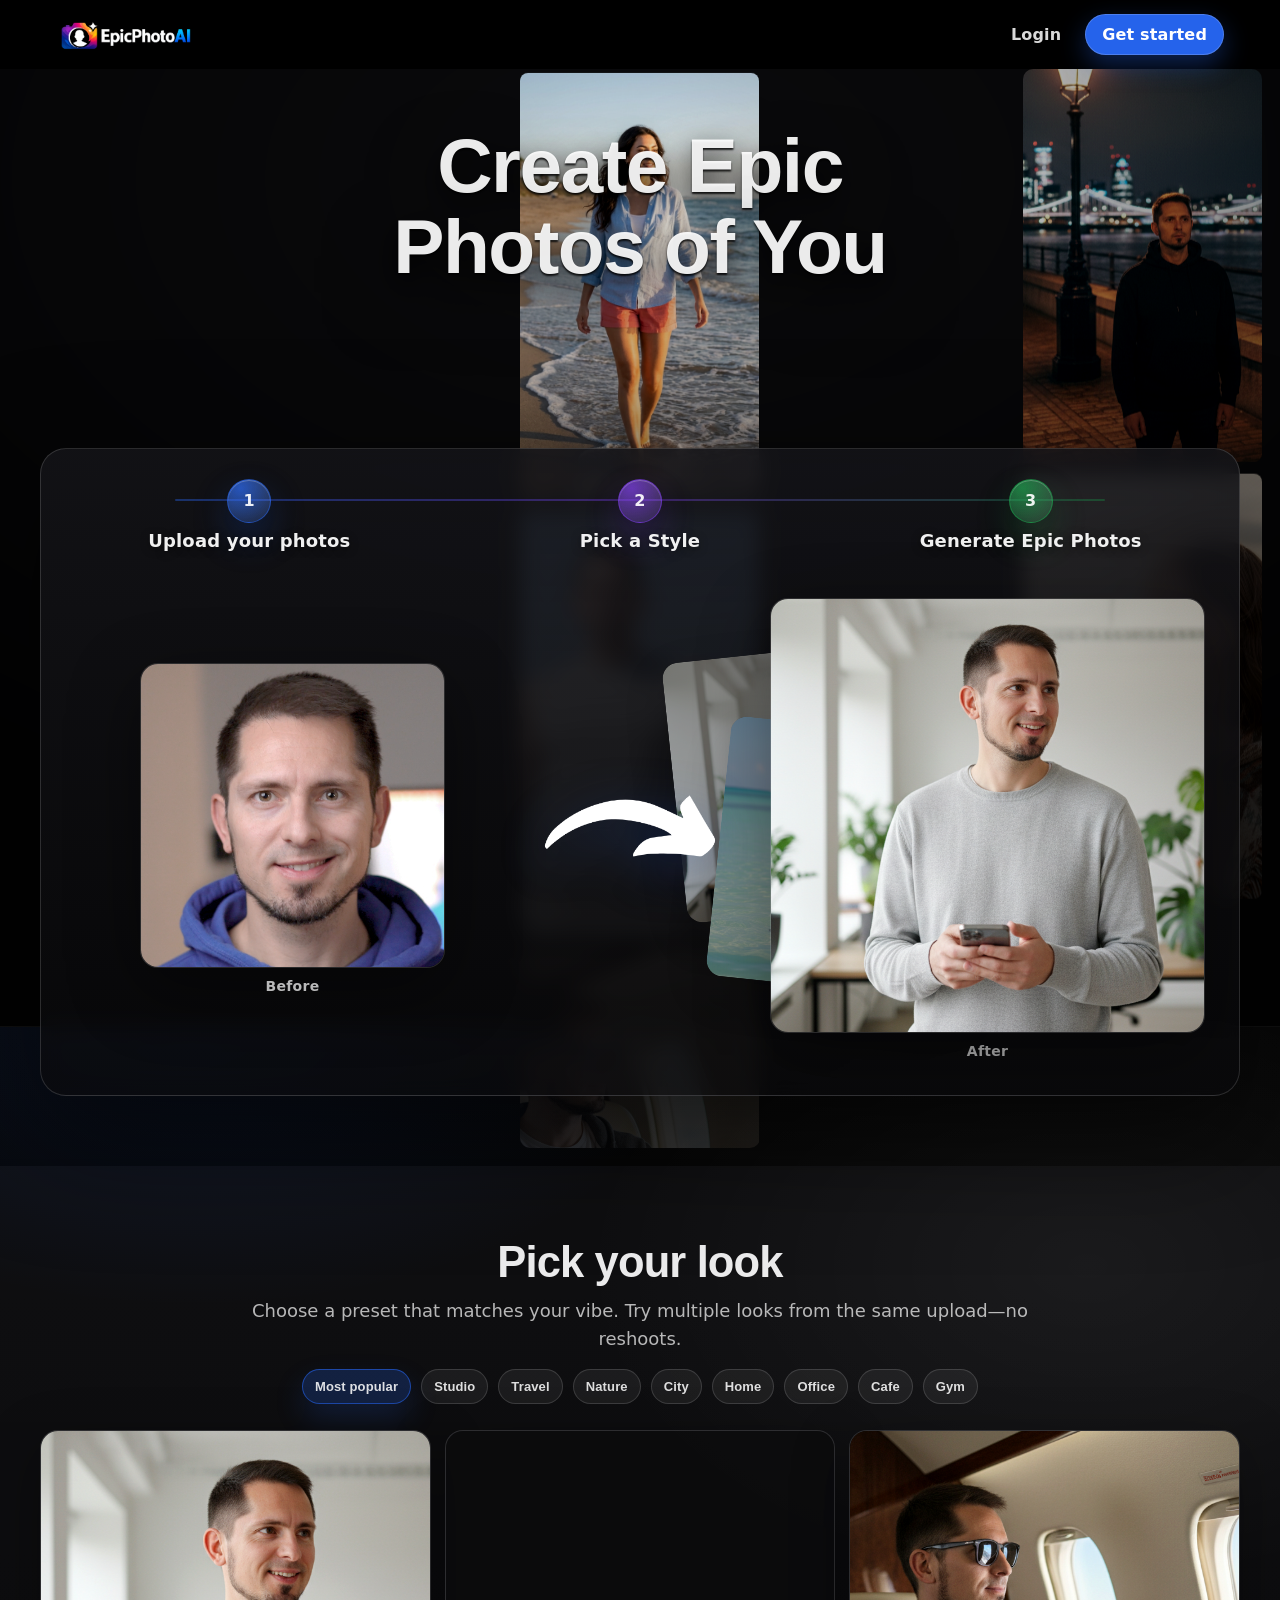
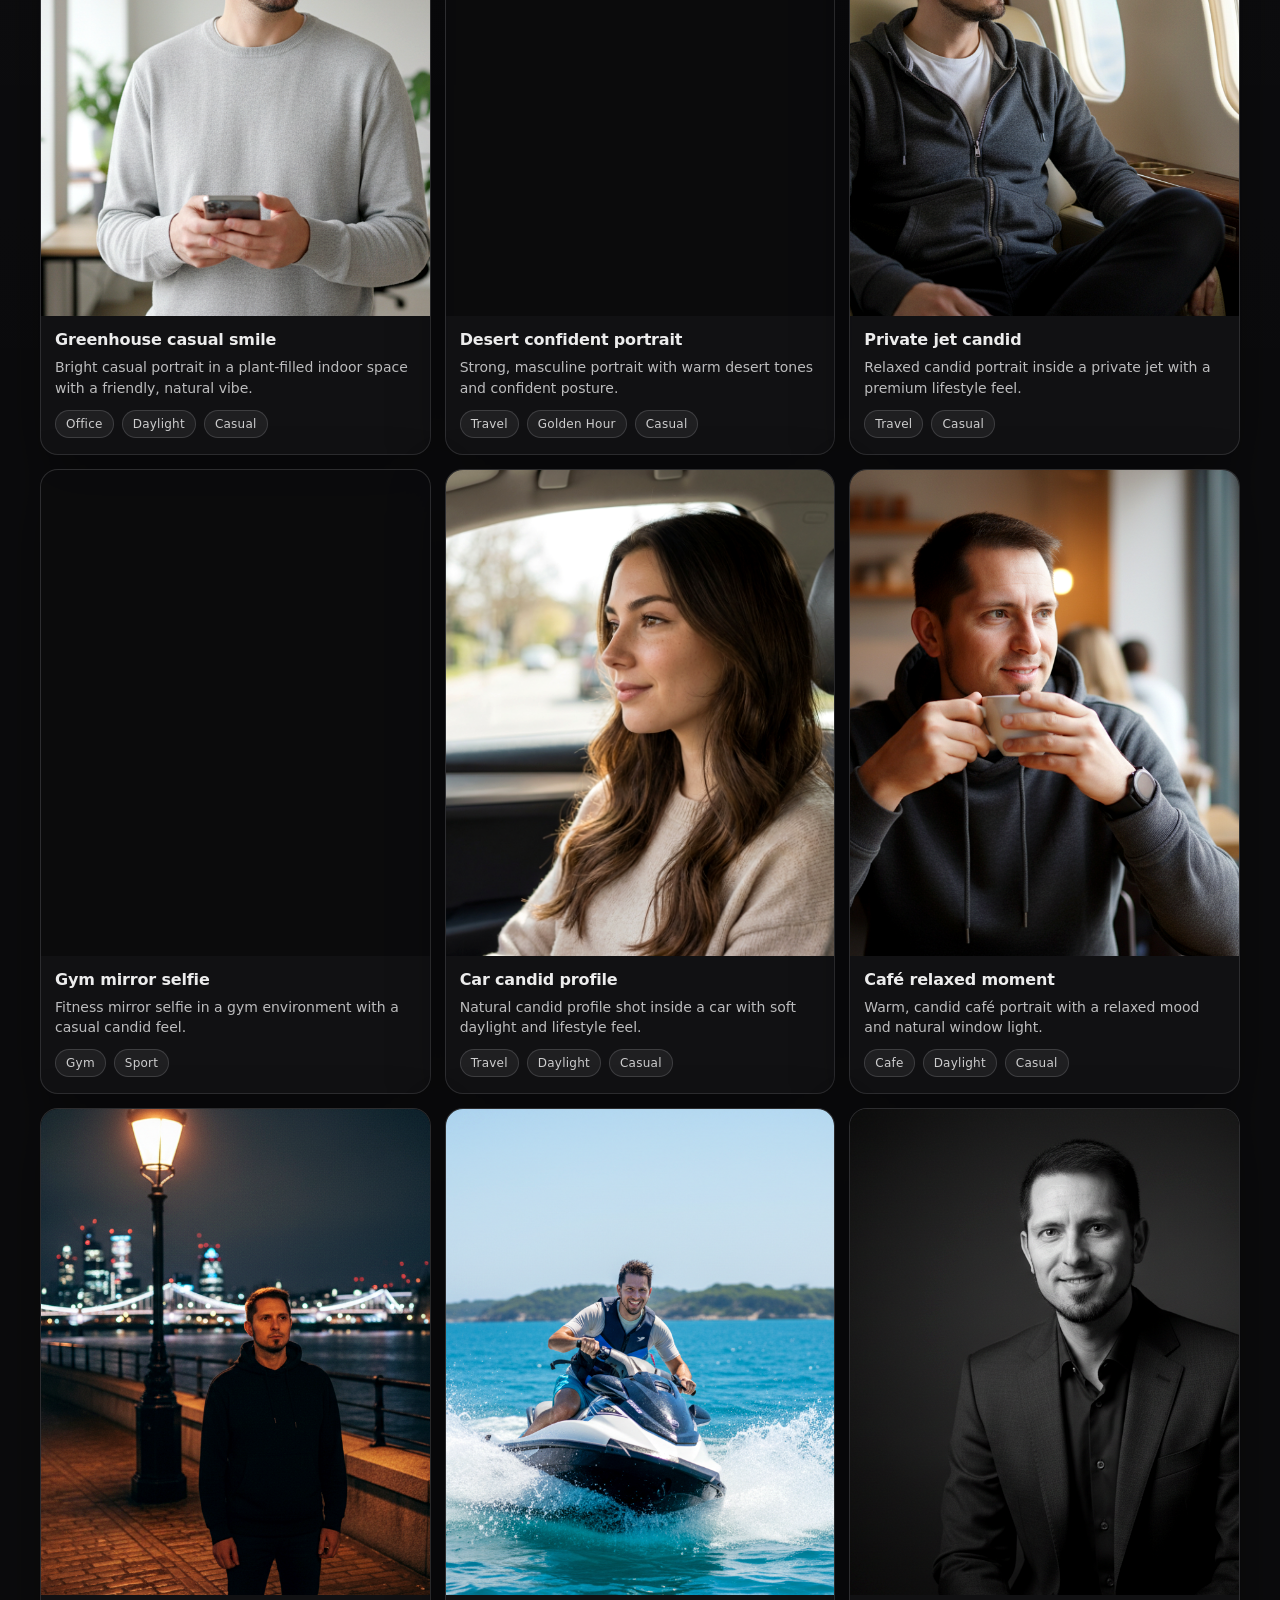
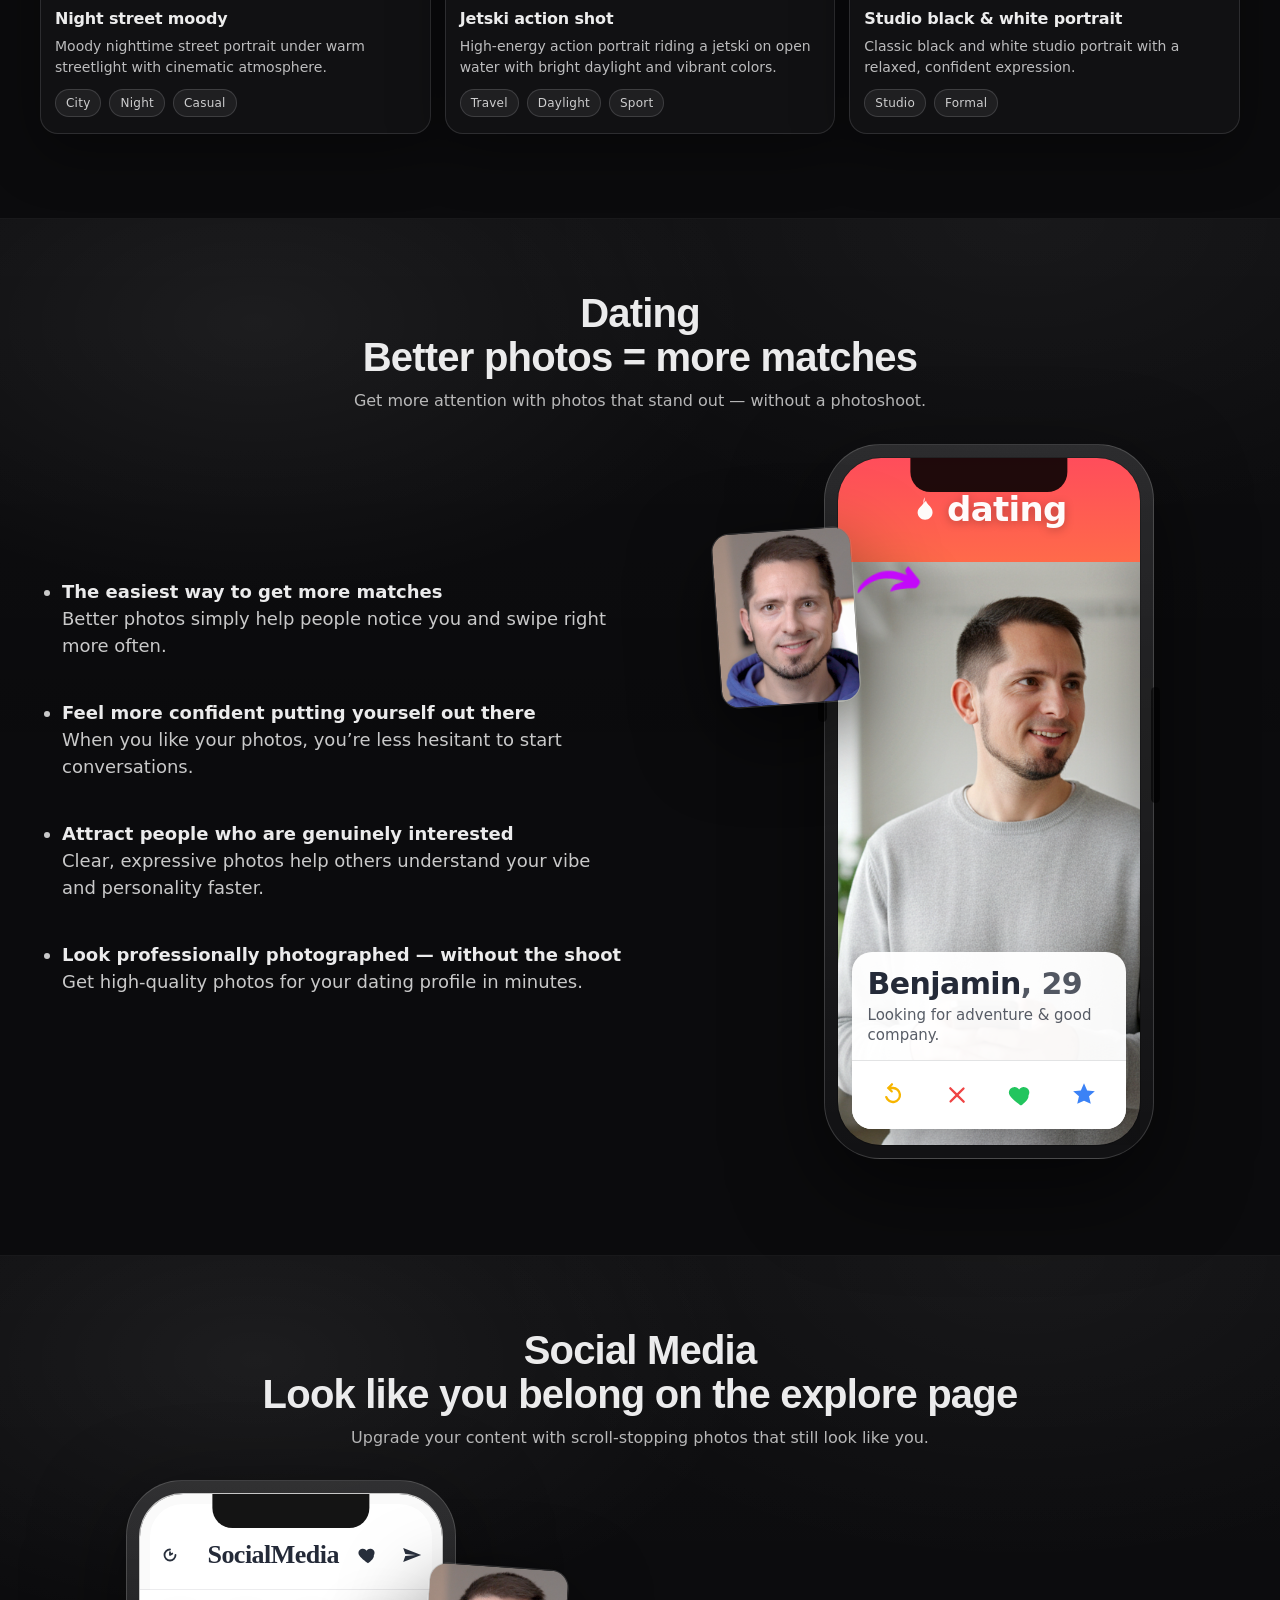
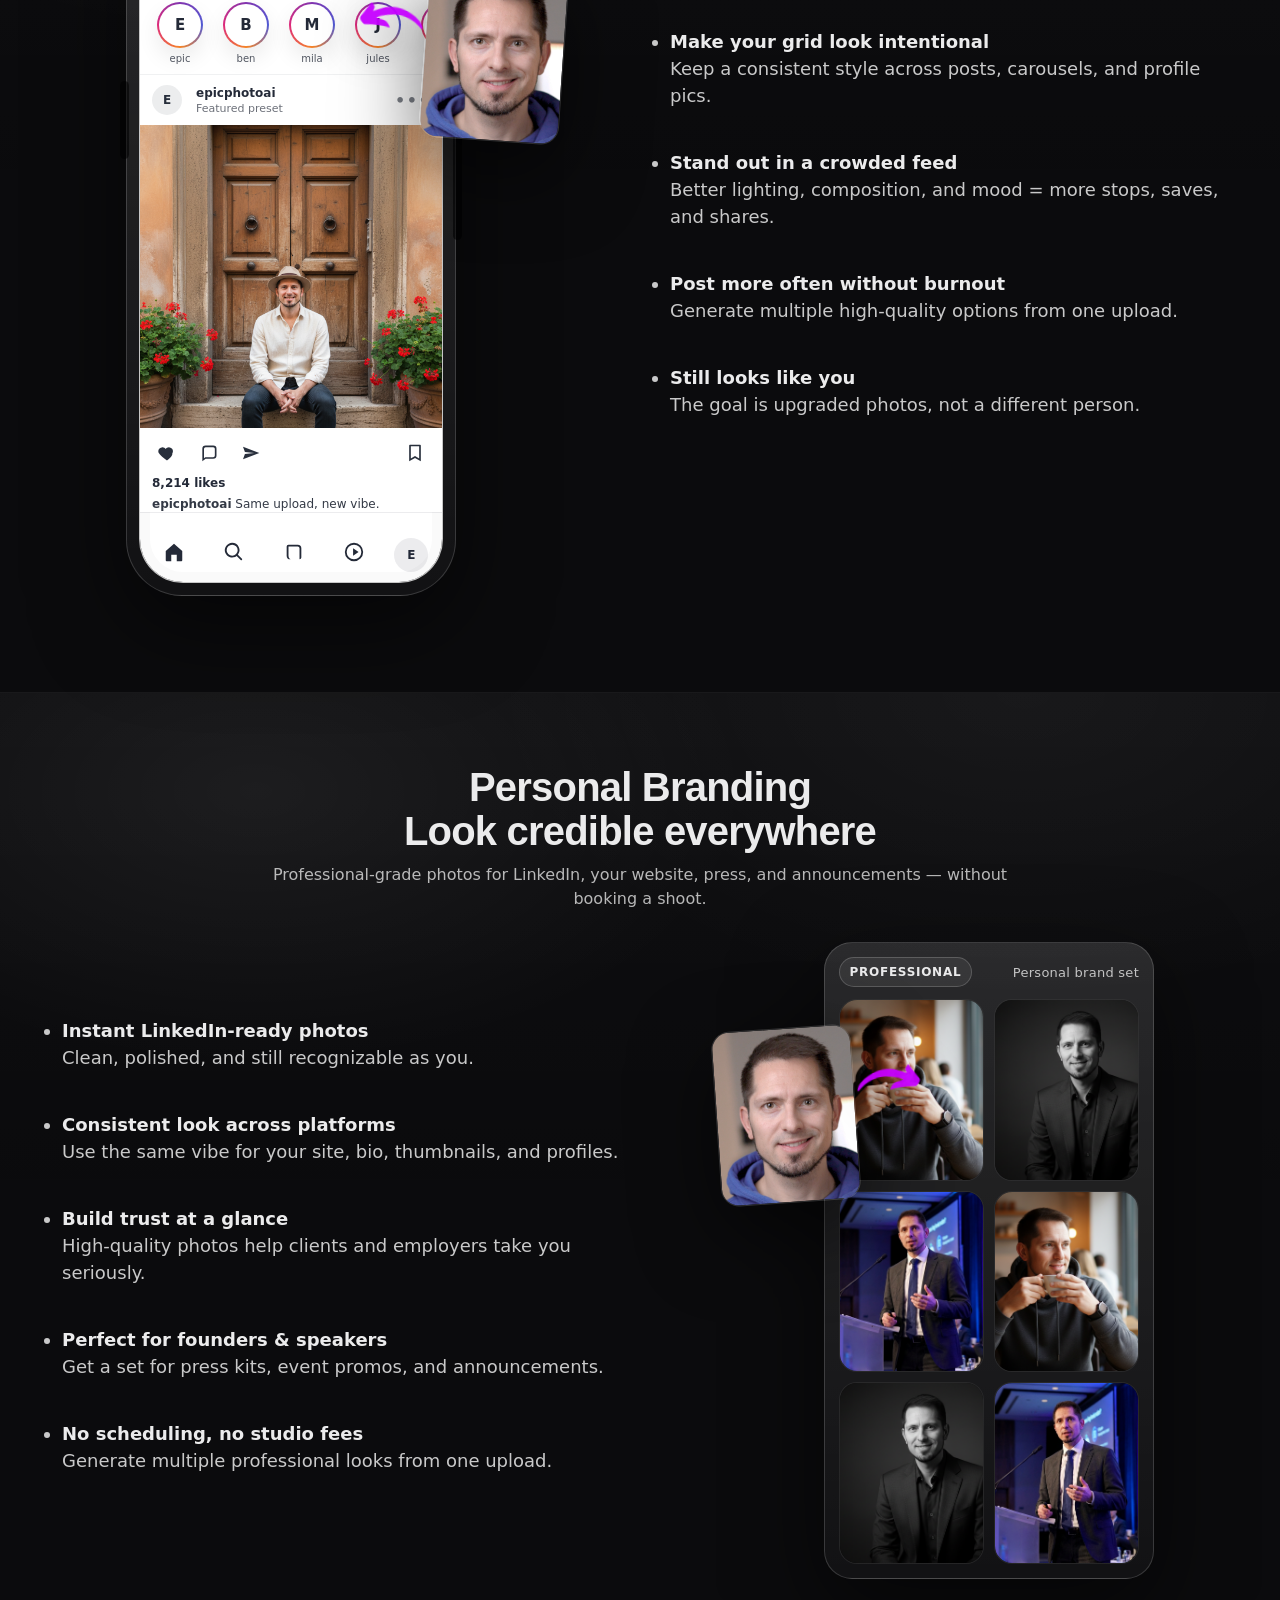
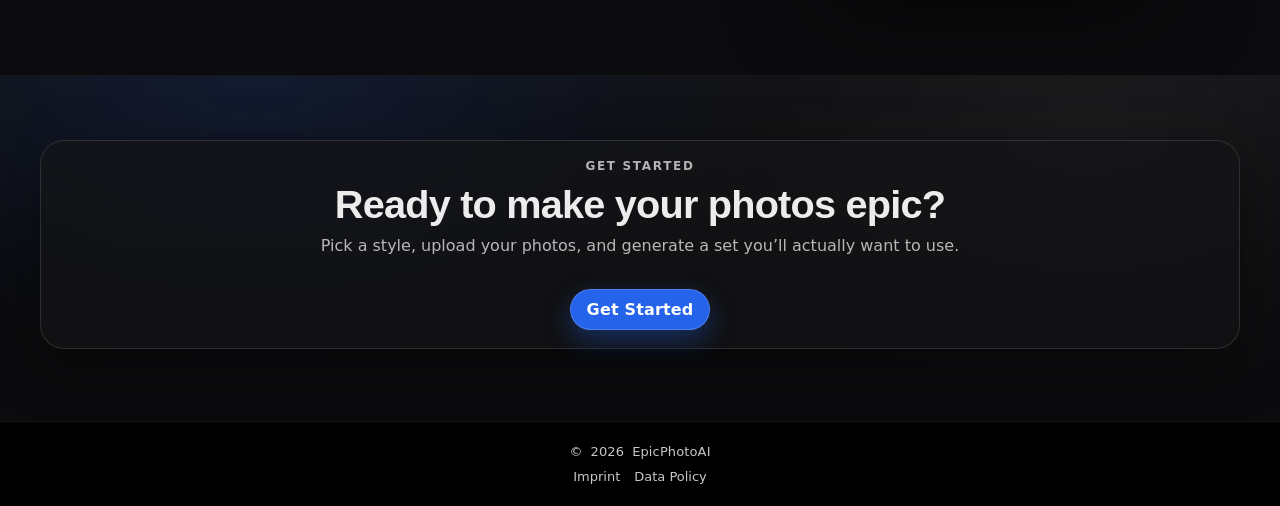
==== commit d077ff7e: "-" ====
--- a/index.html
+++ b/index.html
@@ -98,22 +98,26 @@
 
             <figure class="teaserDemo__figure teaserDemo__figure--after">
               <div class="teaserDemo__afterSlider" data-teaser-demo-stack aria-hidden="true">
-                <img
-                  class="teaserDemo__img teaserDemo__afterBack teaserDemo__afterBack--a"
-                  data-teaser-demo-back-a
-                  src="./assets/presets/preset_greenhouse_casual_smile.png"
-                  alt=""
-                  loading="eager"
-                  decoding="async"
-                />
-                <img
-                  class="teaserDemo__img teaserDemo__afterBack teaserDemo__afterBack--b"
-                  data-teaser-demo-back-b
-                  src="./assets/presets/preset_tropical_water_portrait.png"
-                  alt=""
-                  loading="lazy"
-                  decoding="async"
-                />
+                <div class="teaserDemo__afterBackWrap teaserDemo__afterBackWrap--a" aria-hidden="true">
+                  <img
+                    class="teaserDemo__img teaserDemo__afterBack"
+                    data-teaser-demo-back-a
+                    src="./assets/presets/preset_greenhouse_casual_smile.png"
+                    alt=""
+                    loading="eager"
+                    decoding="async"
+                  />
+                </div>
+                <div class="teaserDemo__afterBackWrap teaserDemo__afterBackWrap--b" aria-hidden="true">
+                  <img
+                    class="teaserDemo__img teaserDemo__afterBack"
+                    data-teaser-demo-back-b
+                    src="./assets/presets/preset_tropical_water_portrait.png"
+                    alt=""
+                    loading="lazy"
+                    decoding="async"
+                  />
+                </div>
 
                 <div class="teaserDemo__afterViewport" aria-hidden="true">
                   <div class="teaserDemo__afterTrack" data-teaser-demo-track>
--- a/styles.css
+++ b/styles.css
@@ -378,7 +378,7 @@
 }
 
 .teaserDemo__figure--before .teaserDemo__img {
-  width: 92%;
+  width: 70%;
   margin: 0 auto;
 }
 
@@ -445,7 +445,7 @@
   box-shadow: 0 22px 70px rgba(0, 0, 0, 0.45);
 }
 
-.teaserDemo__afterBack {
+.teaserDemo__afterBackWrap {
   position: absolute;
   width: 60%;
   height: 60%;
@@ -453,22 +453,41 @@
   pointer-events: none;
   border-radius: 16px;
   box-shadow: 0 16px 44px rgba(0, 0, 0, 0.16);
-  /* Background stack should never rotate; keep it subtle/light. */
-  transform: rotate(0deg) !important;
+  overflow: hidden;
   transform-origin: center;
-  opacity: 0.42;
-  filter: brightness(1.18) saturate(0.9) contrast(0.95);
-}
-
-.teaserDemo__afterBack--a {
+}
+
+.teaserDemo__afterBackWrap::after {
+  content: "";
+  position: absolute;
+  inset: 0;
+  background: rgba(0, 0, 0, 0.38);
+  z-index: 2;
+}
+
+.teaserDemo__afterBack {
+  position: absolute;
+  inset: 0;
+  width: 100%;
+  height: 100%;
+  z-index: 1;
+  border-radius: 16px;
+  border: 0;
+  box-shadow: none;
+  opacity: 1;
+  filter: none;
+}
+
+.teaserDemo__afterBackWrap--a {
   left: -22%;
   top: 12%;
-}
-
-.teaserDemo__afterBack--b {
+  transform: rotate(-6deg);
+}
+
+.teaserDemo__afterBackWrap--b {
   left: -12%;
   top: 30%;
-  opacity: 0.34;
+  transform: rotate(6deg);
 }
 
 .teaserDemo__afterTrack {
@@ -476,6 +495,7 @@
   display: flex;
   transform: translateX(0%);
   will-change: transform;
+  transition: transform 650ms cubic-bezier(0.2, 0.8, 0.2, 1);
 }
 
 .teaserDemo__afterSlide {
@@ -483,12 +503,14 @@
   width: 100%;
   height: 100%;
   object-fit: cover;
+  object-position: center;
   border: 0;
   border-radius: 0;
   box-shadow: none;
-  /* Rotate only the top (visible) "After" image, not the background stack. */
-  transform: rotate(-2deg) scale(1.06);
-  transform-origin: center;
+  /* Ensure the image fits the viewport cleanly (no rotate/scale). */
+  transform: none;
+  backface-visibility: hidden;
+  -webkit-backface-visibility: hidden;
 }
 
 /* Responsive tweaks */
@@ -563,7 +585,7 @@
   }
 
   .teaserDemo__figure--before .teaserDemo__img {
-    width: 100%;
+    width: 70%;
   }
 
   .teaserDemo__arrow {
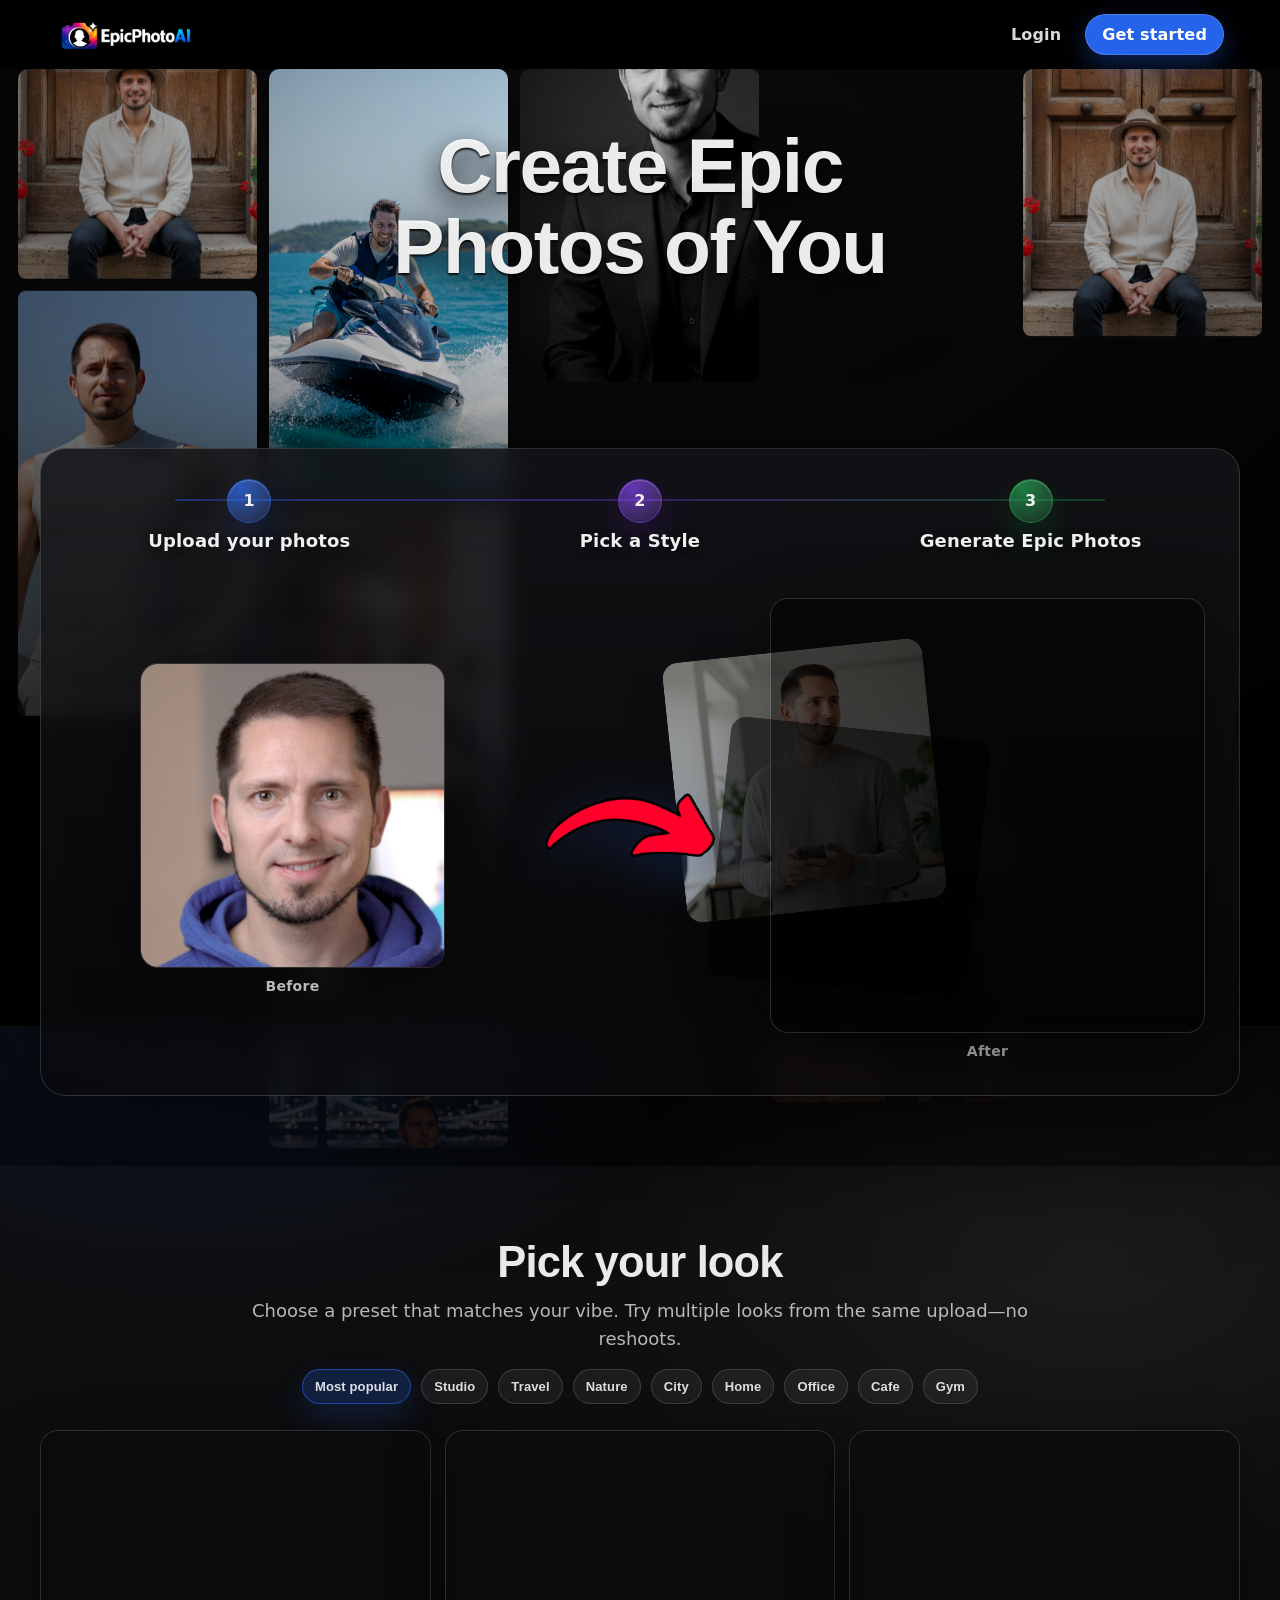
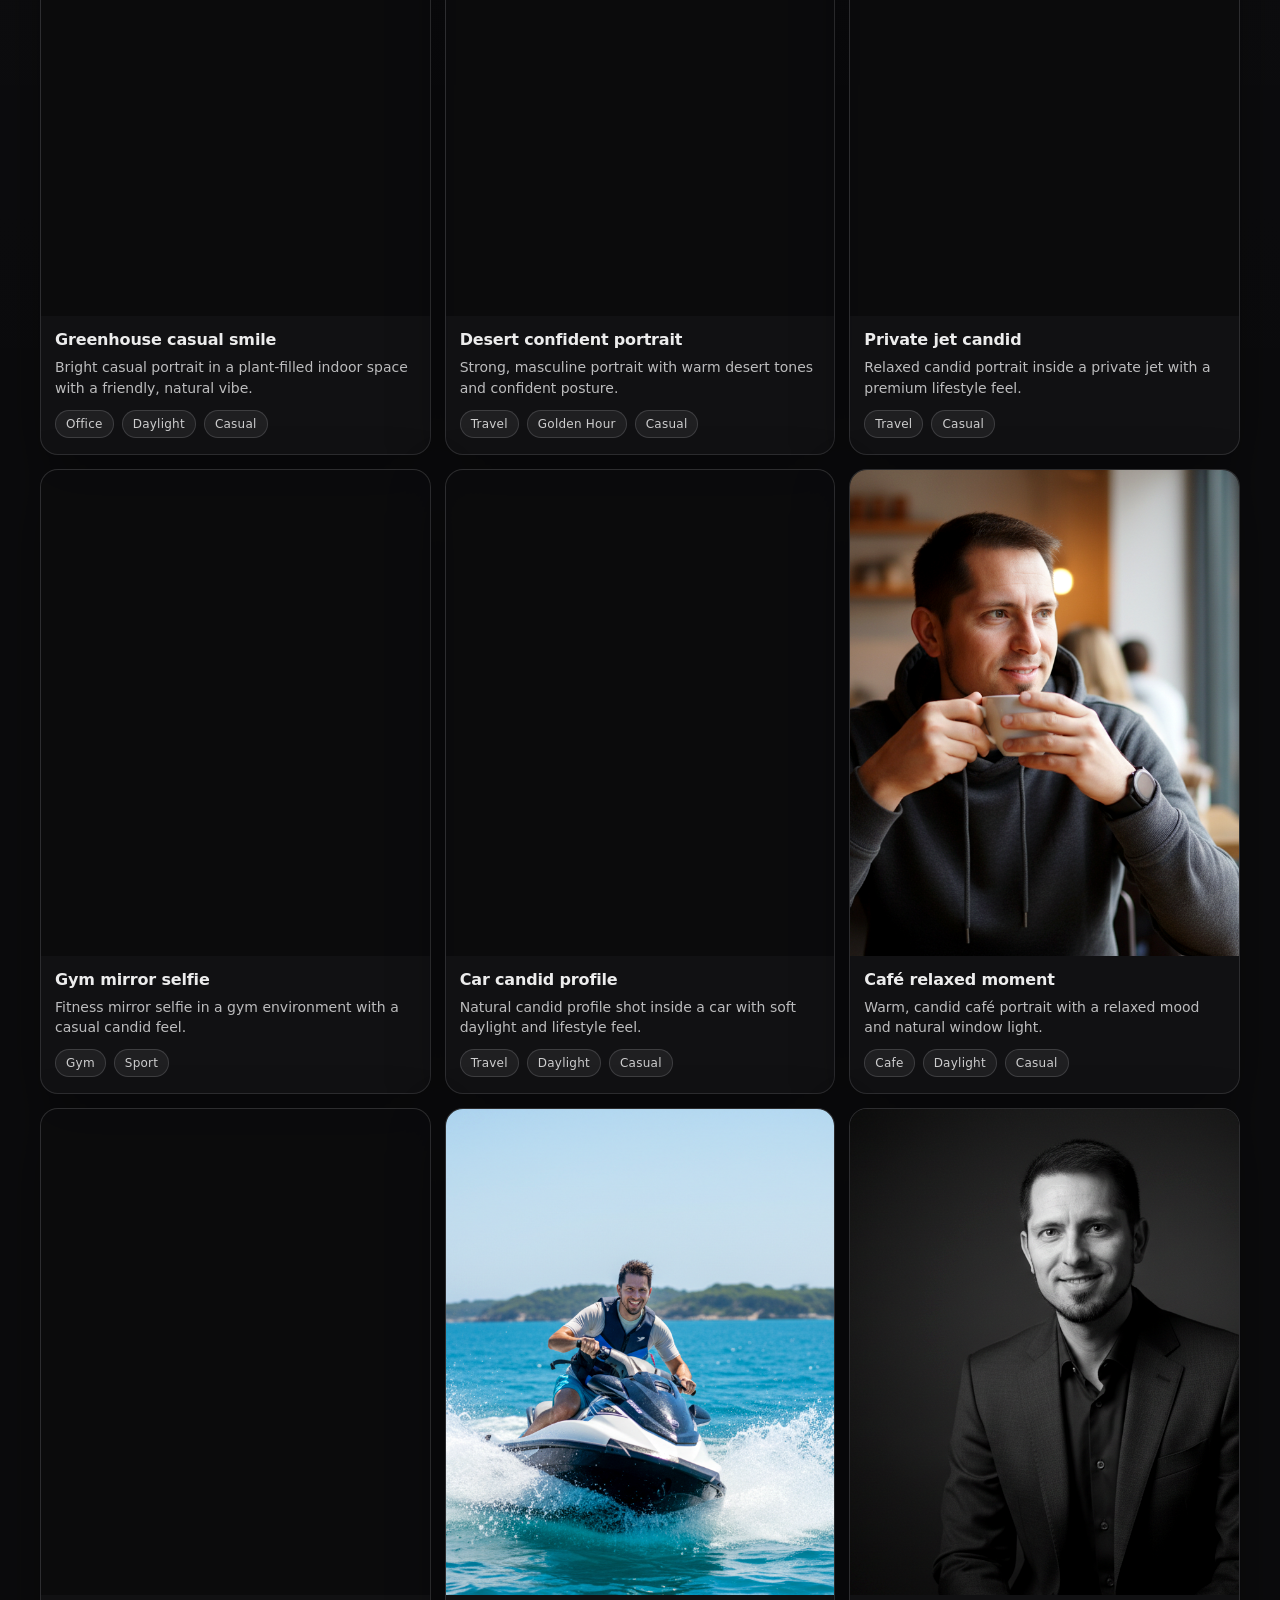
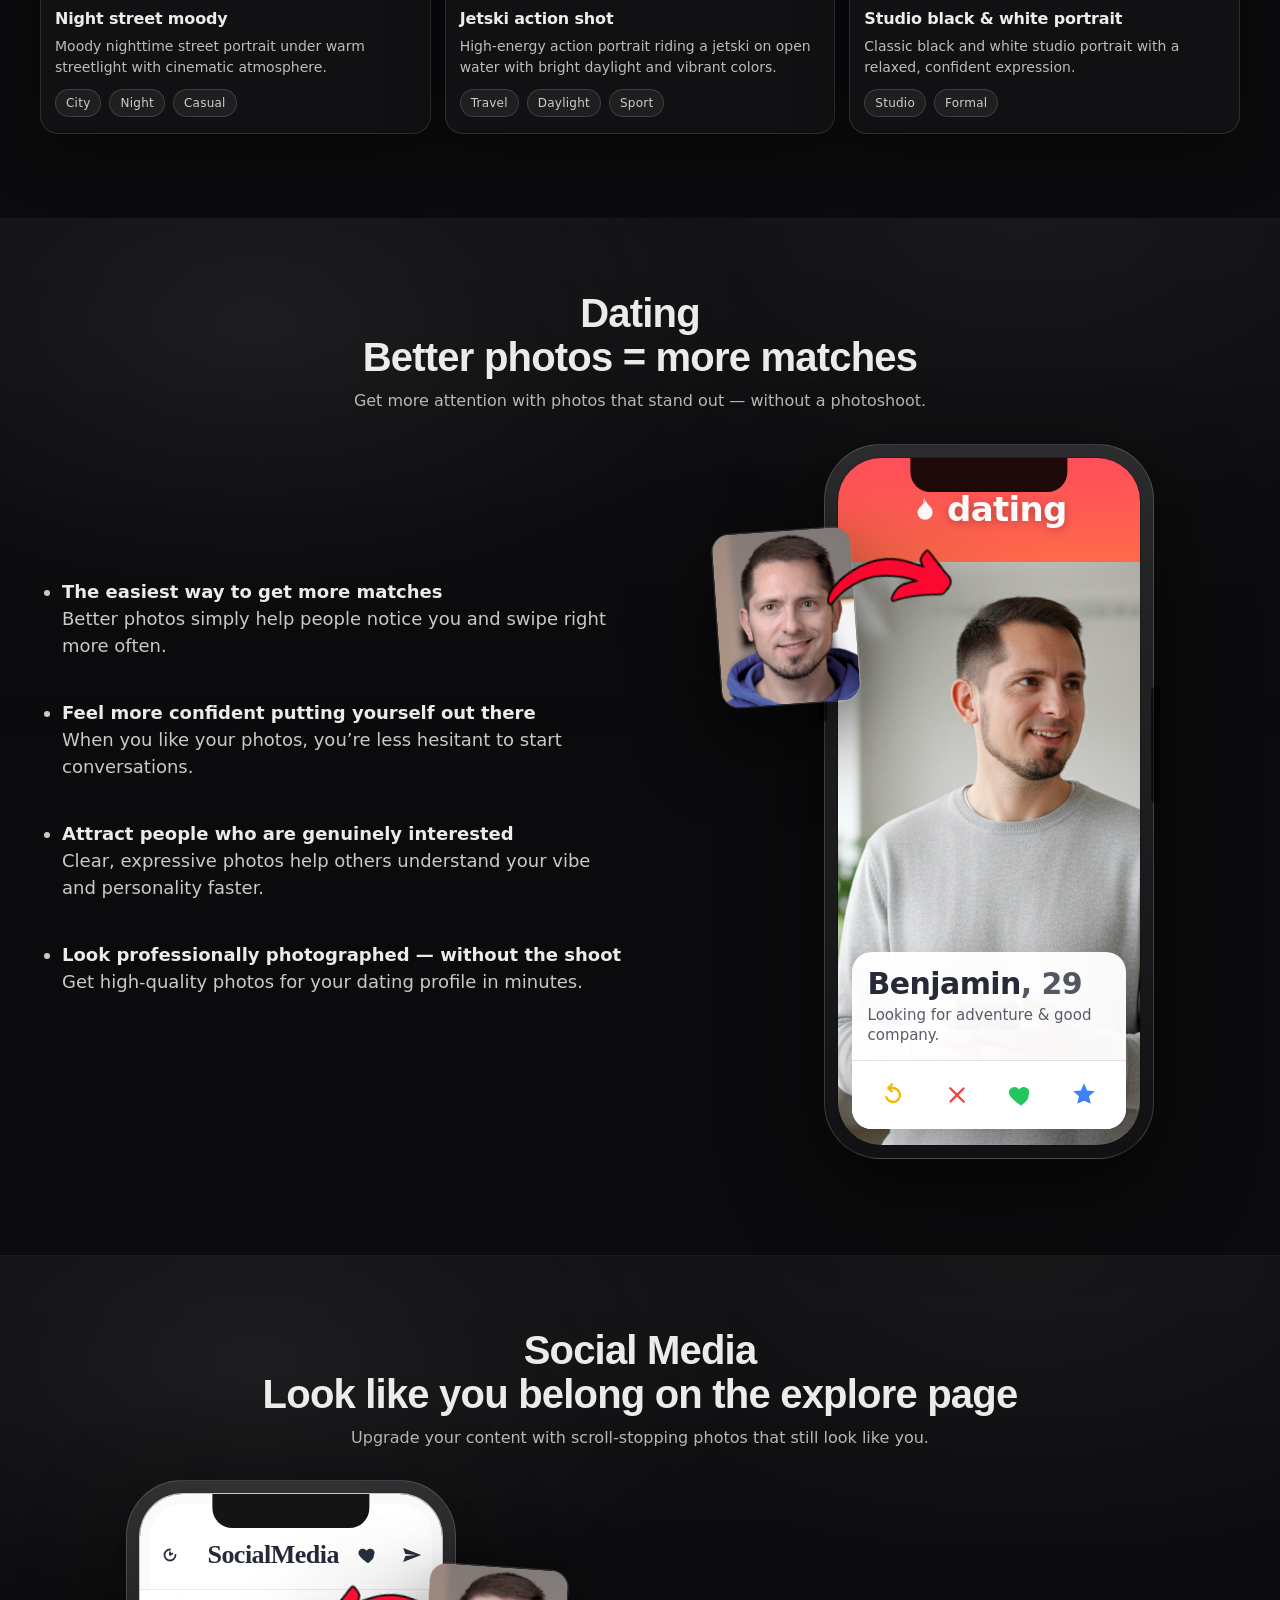
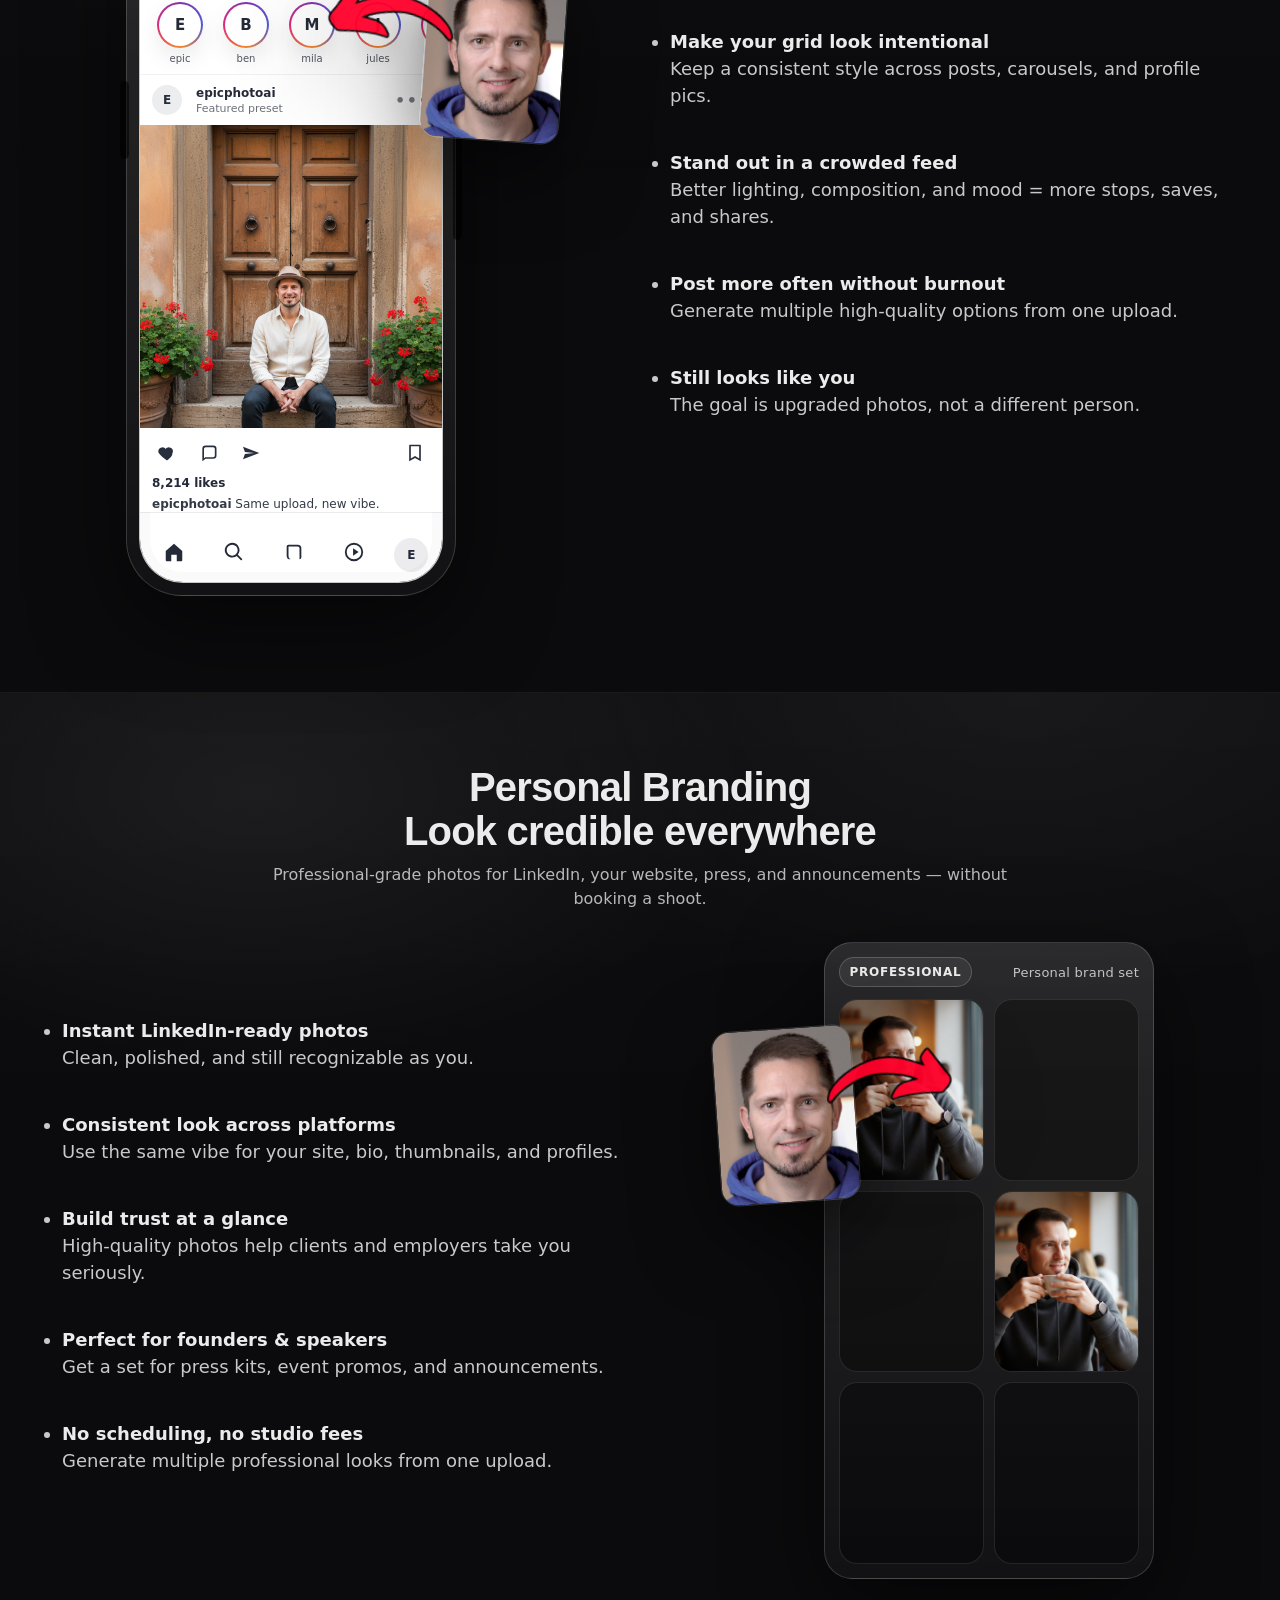
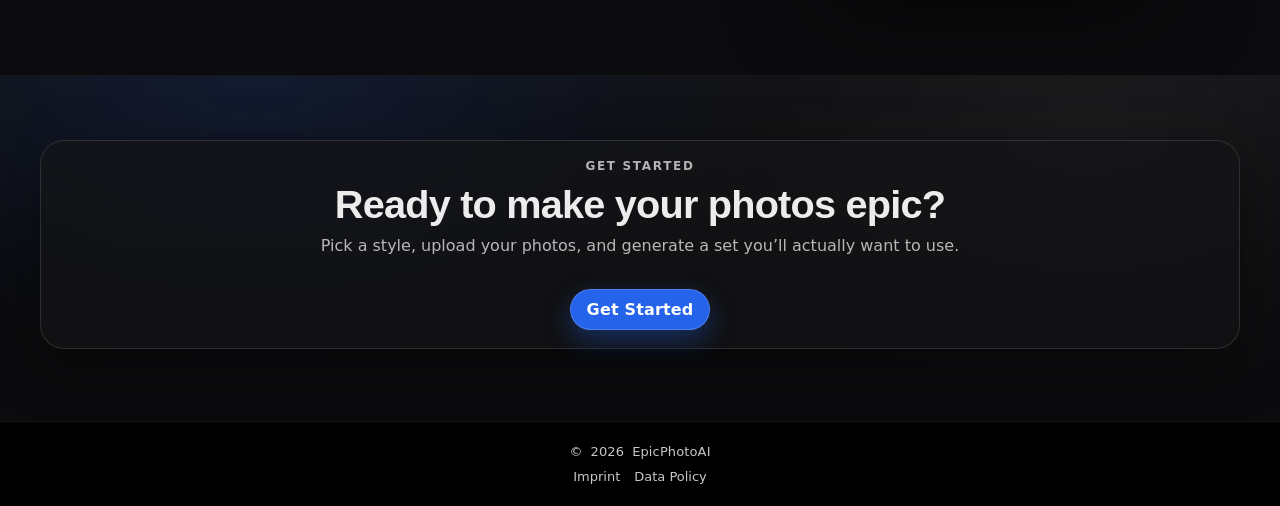
==== commit 2ff1a90c: "-" ====
--- a/index.html
+++ b/index.html
@@ -89,7 +89,7 @@
             <div class="teaserDemo__arrow" aria-hidden="true">
               <img
                 class="teaserDemo__arrowImg"
-                src="./assets/arrow_white.png"
+                src="./assets/arrow.png"
                 alt=""
                 loading="lazy"
                 decoding="async"
--- a/styles.css
+++ b/styles.css
@@ -958,7 +958,7 @@
   height: auto;
   opacity: 0.95;
   filter: drop-shadow(0 14px 28px rgba(0, 0, 0, 0.55));
-  transform: rotate(-8deg);
+  transform: rotate(-8deg) scale(2);
   z-index: 2;
   pointer-events: none;
 }
@@ -978,7 +978,7 @@
 .usecaseVisual--beforeRight .usecaseVisual__arrow {
   left: auto;
   right: clamp(72px, 16vw, 122px);
-  transform: rotate(8deg) scaleX(-1);
+  transform: rotate(8deg) scaleX(-1) scale(2);
 }
 
 /* Personal branding preview gallery */
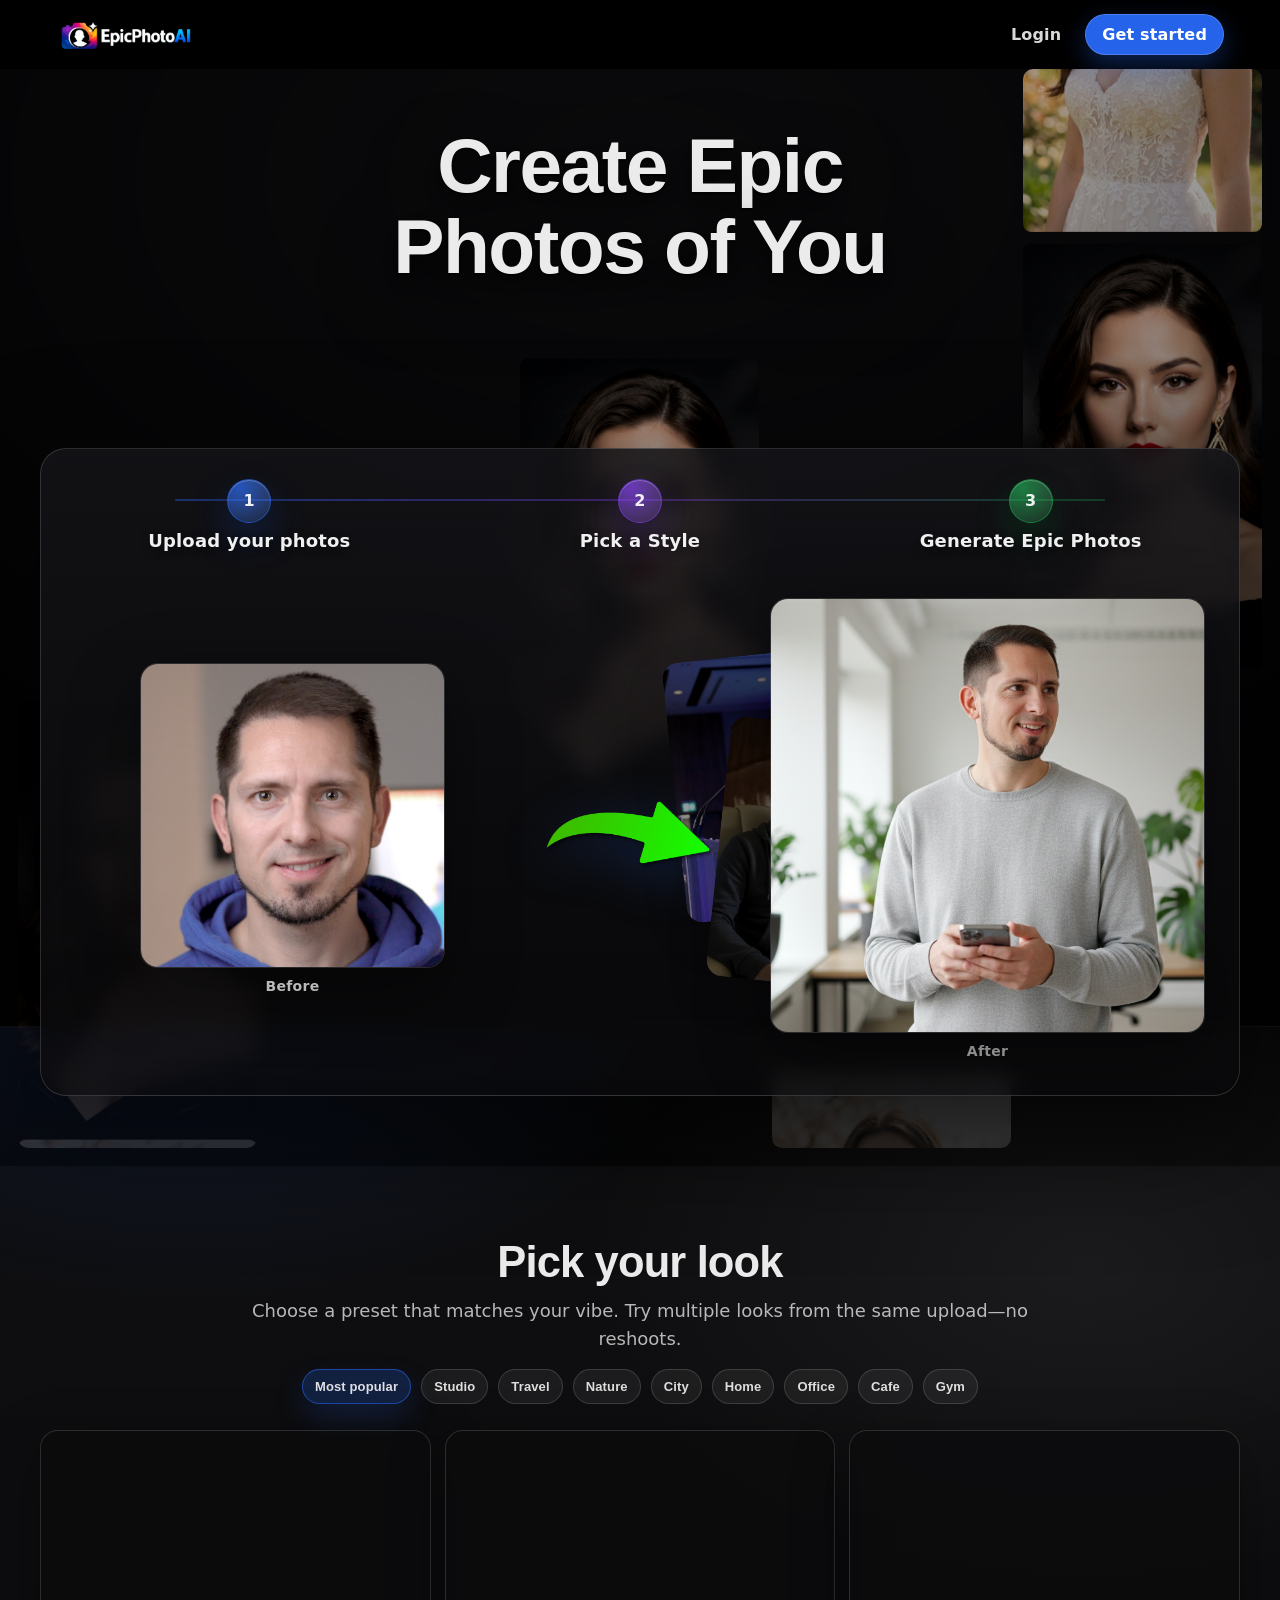
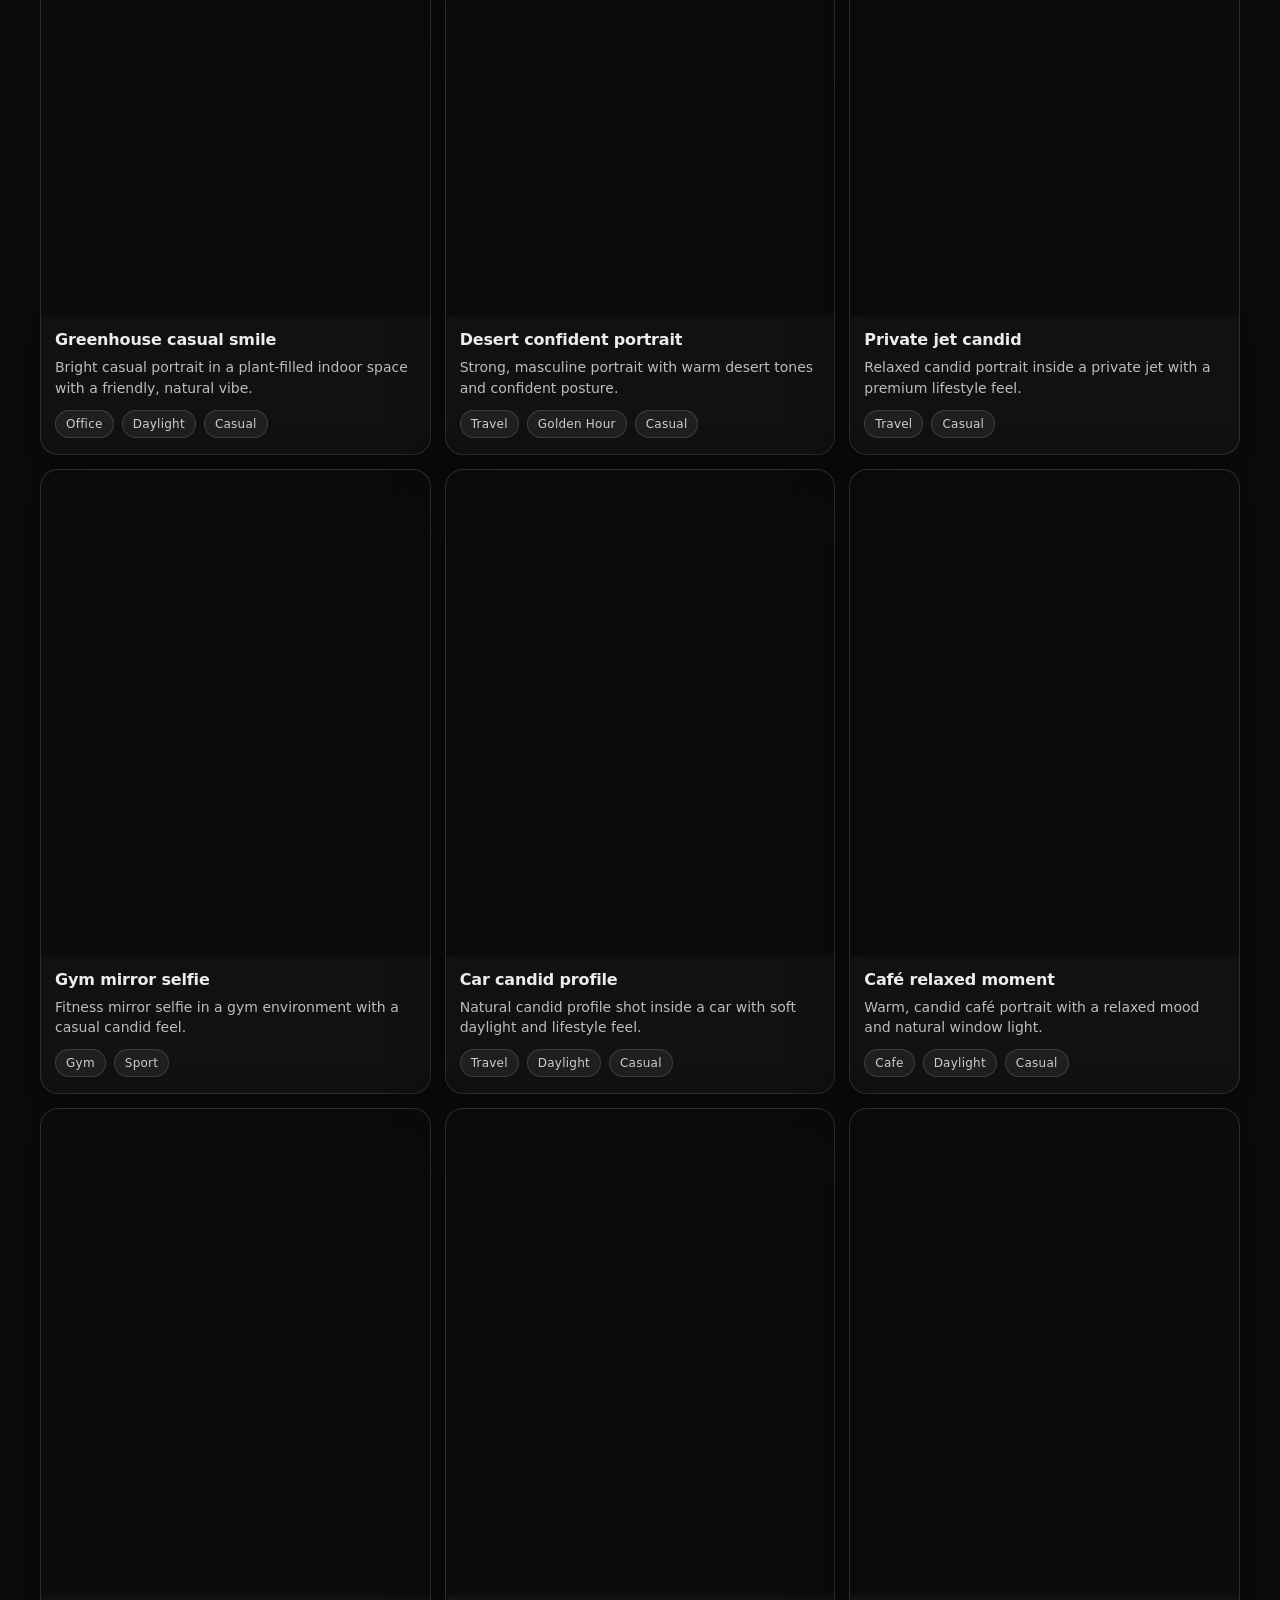
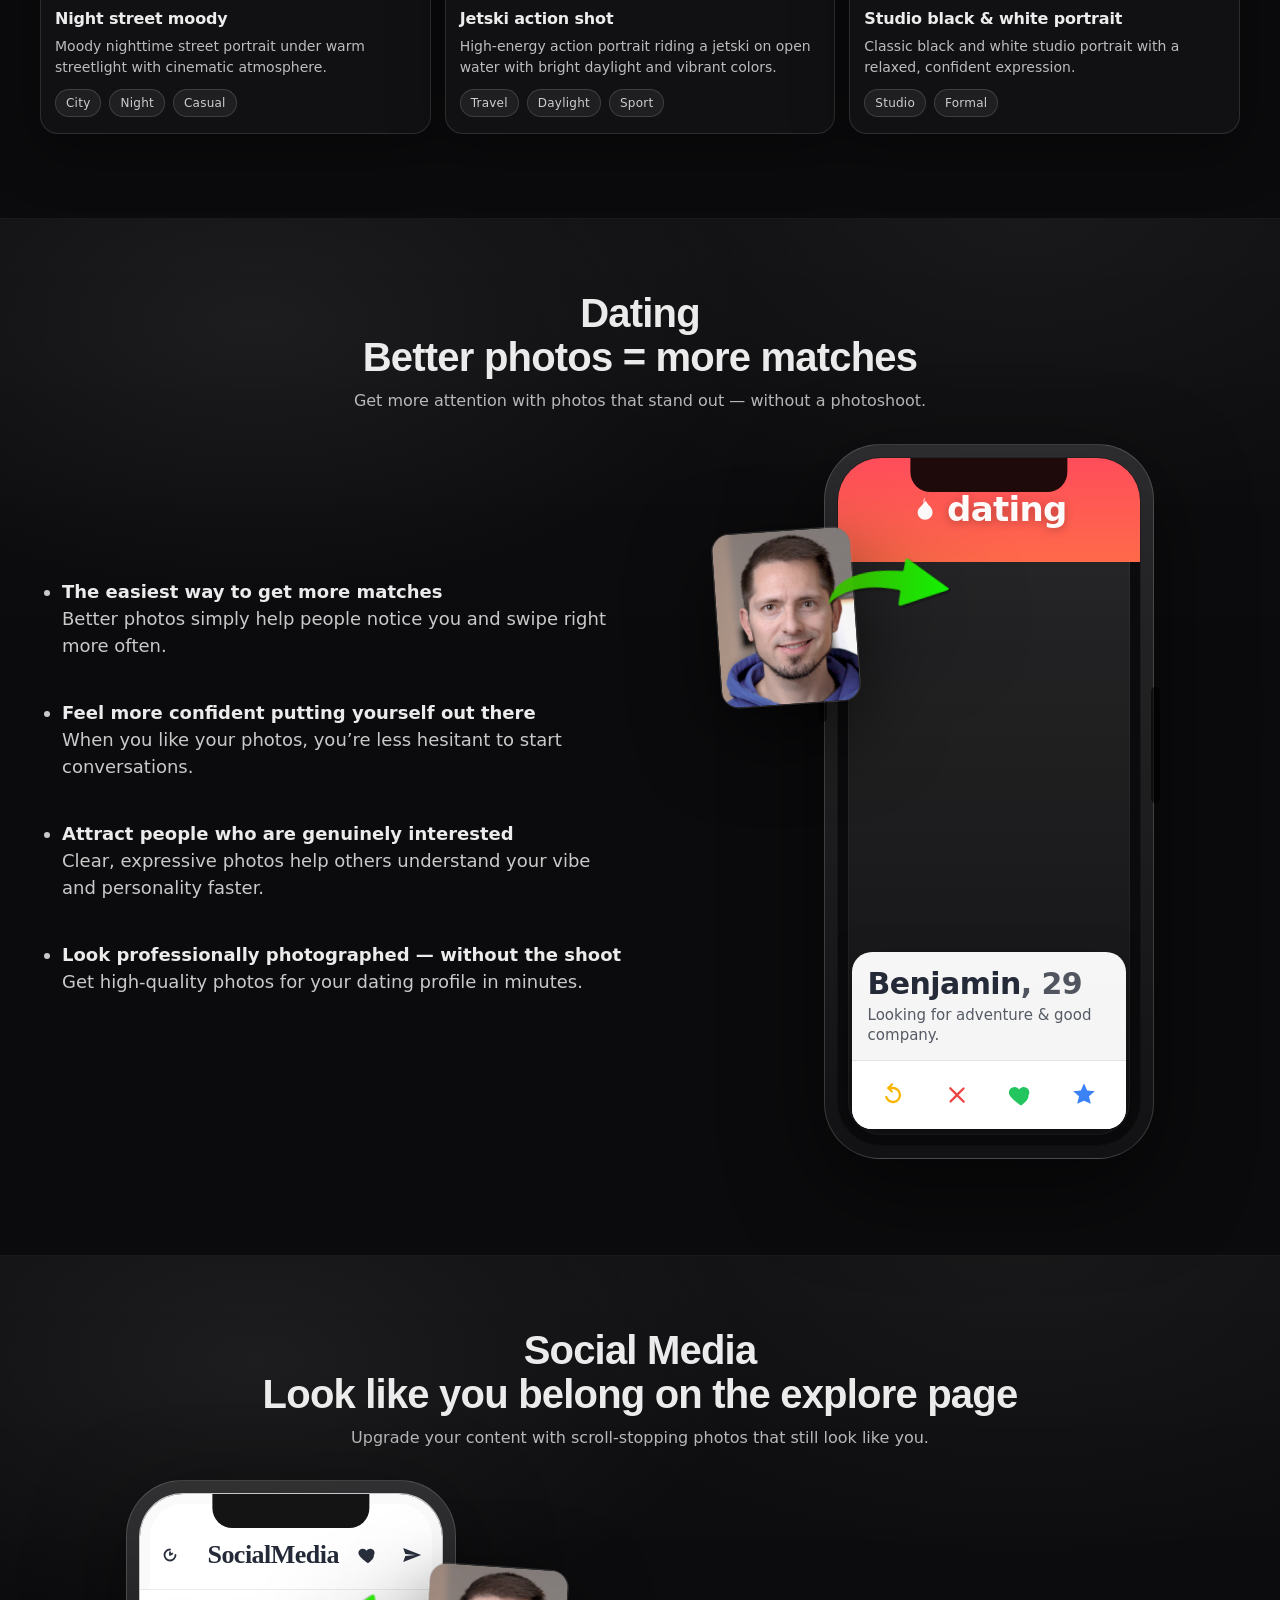
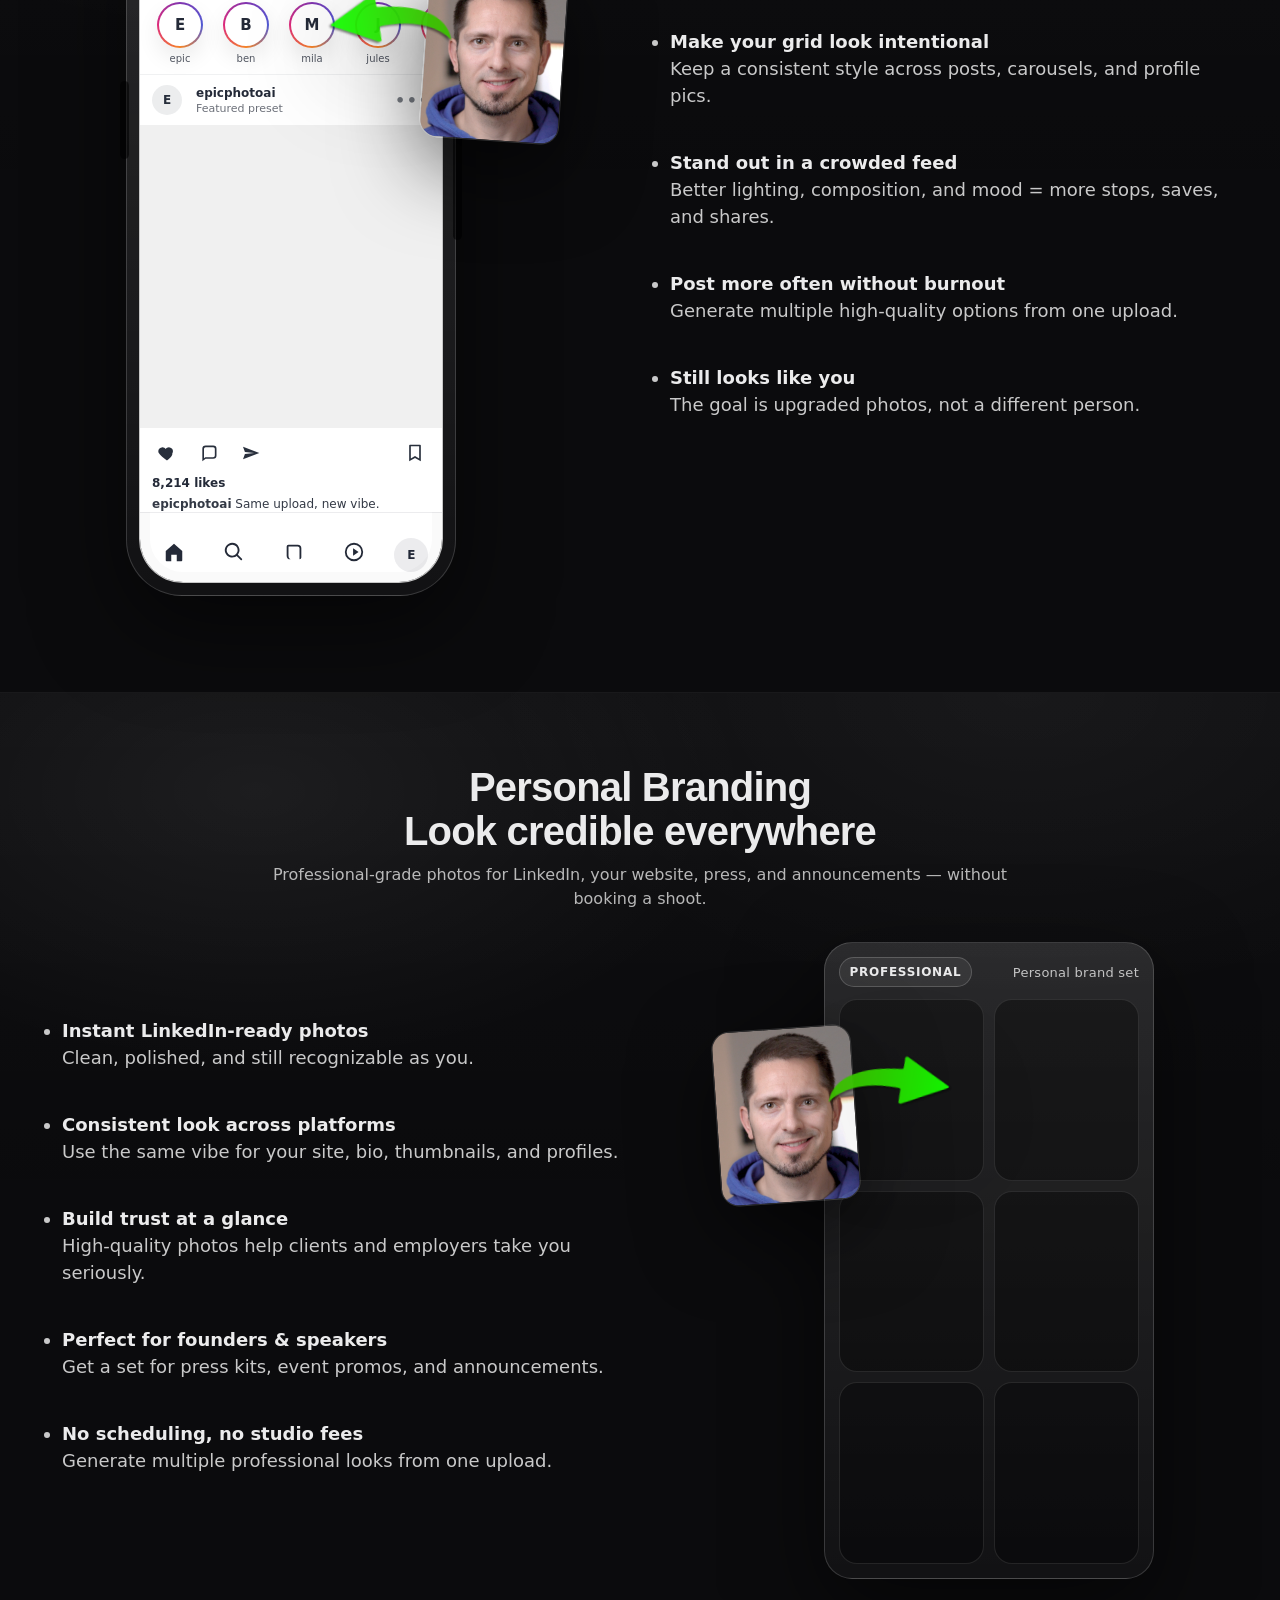
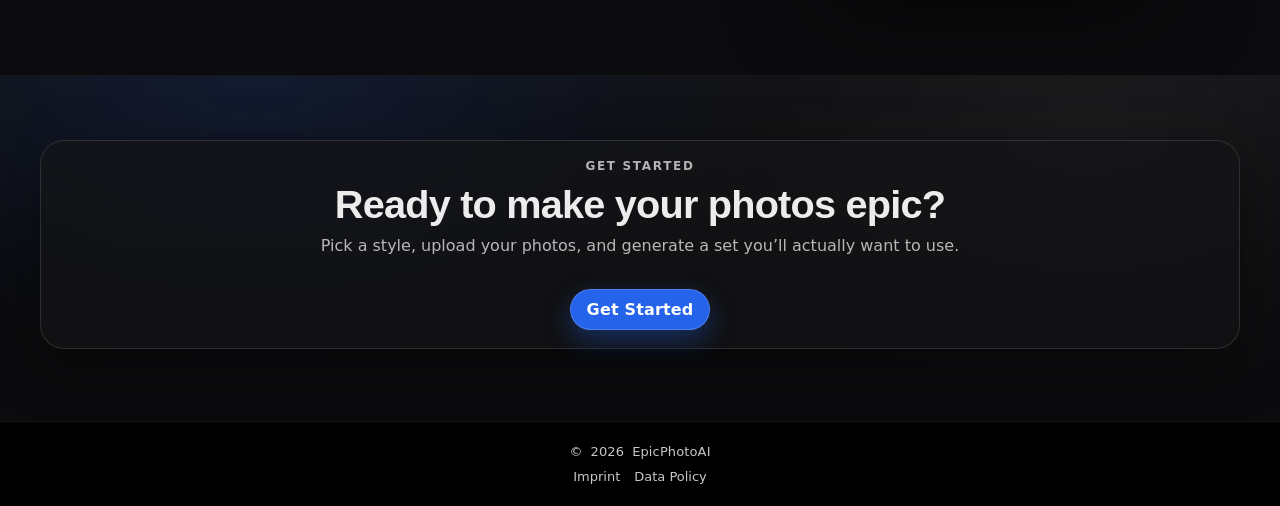
==== commit d43745ab: "-" ====
--- a/index.html
+++ b/index.html
@@ -156,7 +156,7 @@
                     <img
                       class="teaserDemo__img teaserDemo__afterSlide"
                       data-random-preset="true"
-                      src="./assets/presets/preset_desert_confident_portrait.png"
+                      src="./assets/presets/preset_cafe_relaxed_moment.png"
                       alt=""
                       loading="lazy"
                       decoding="async"
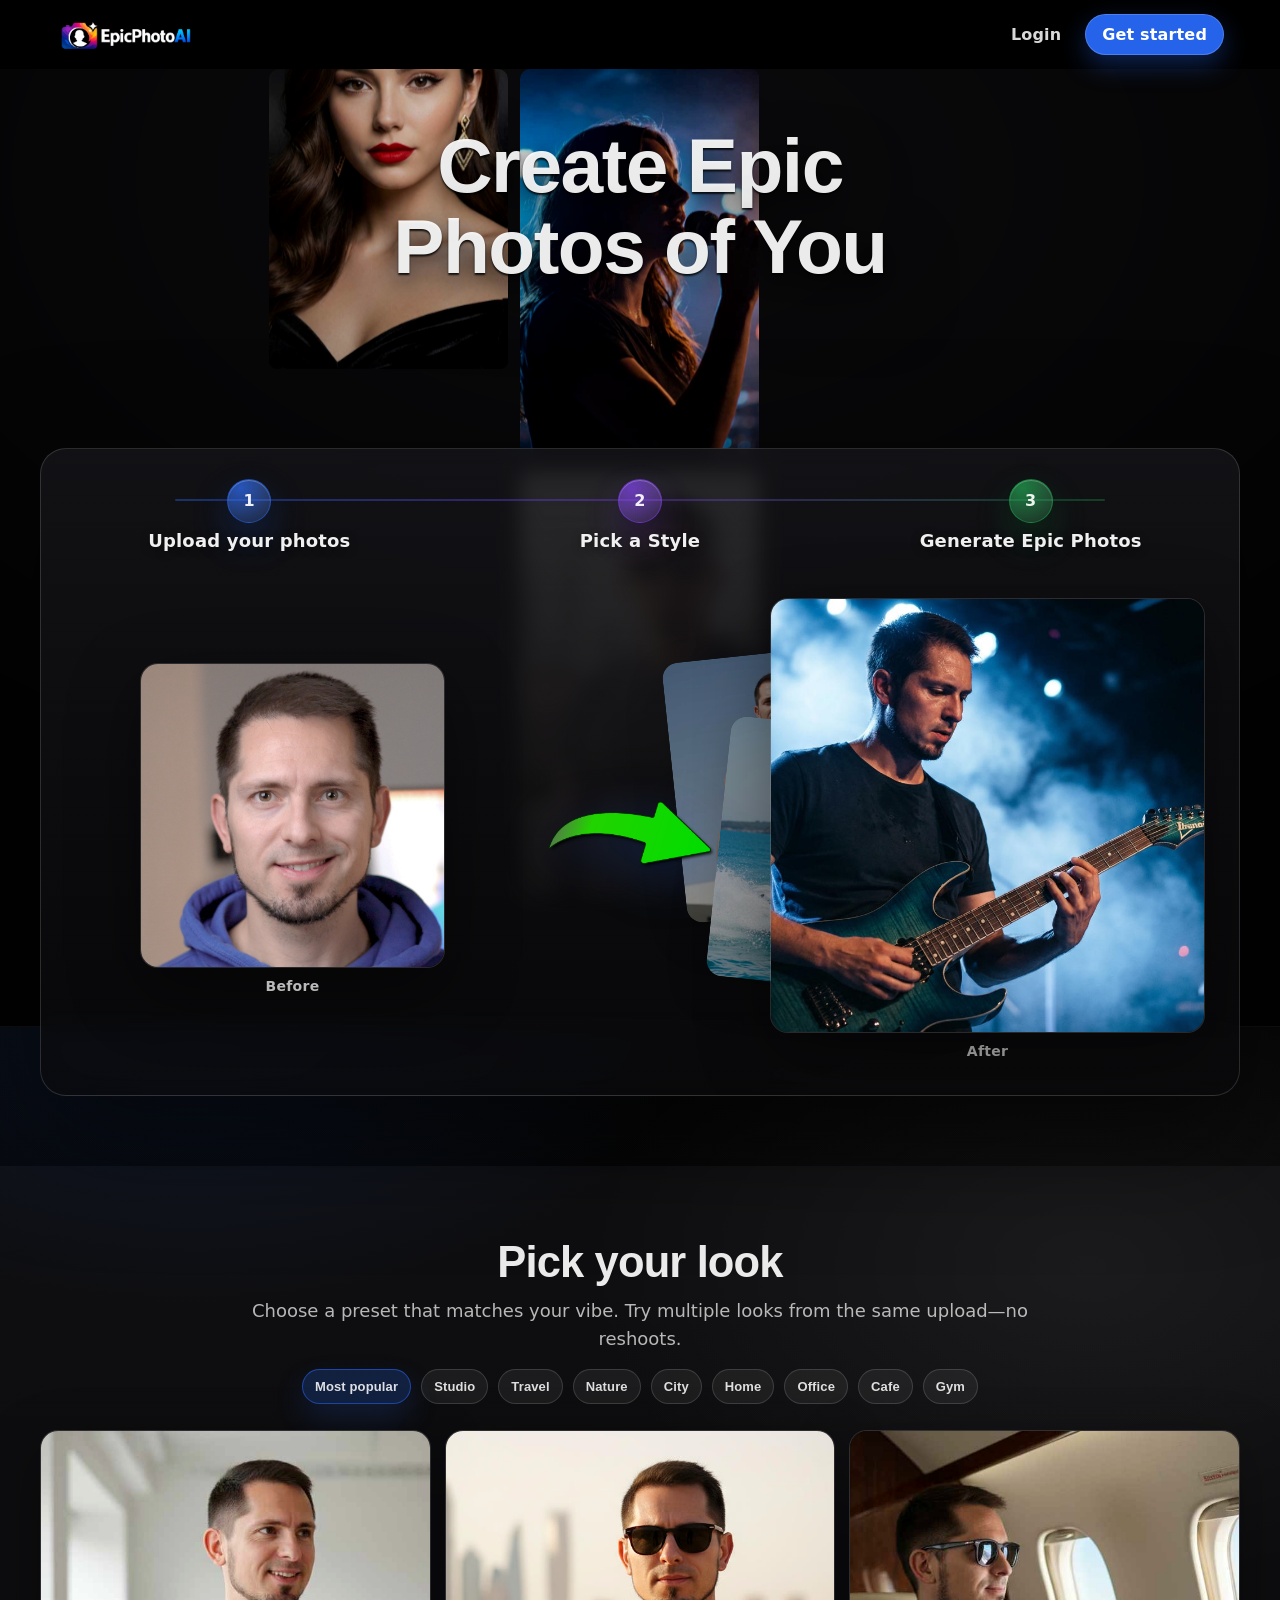
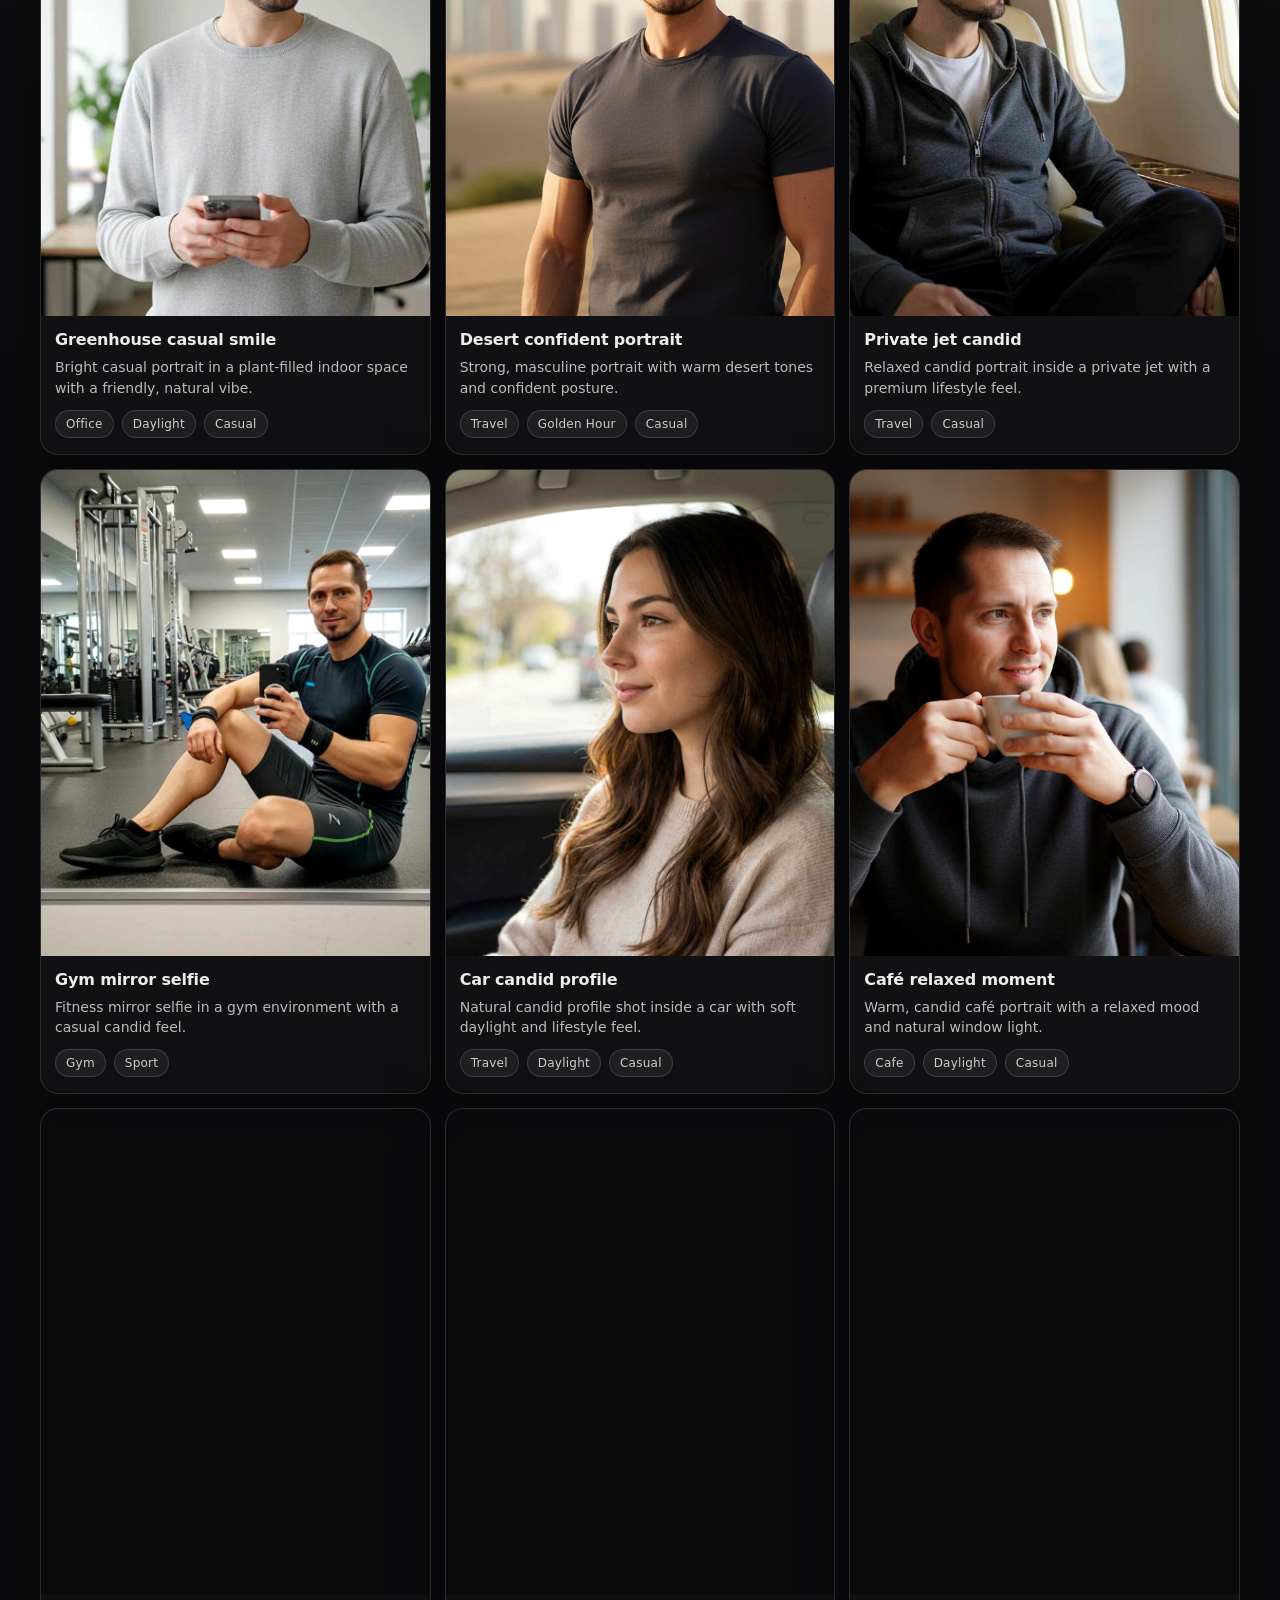
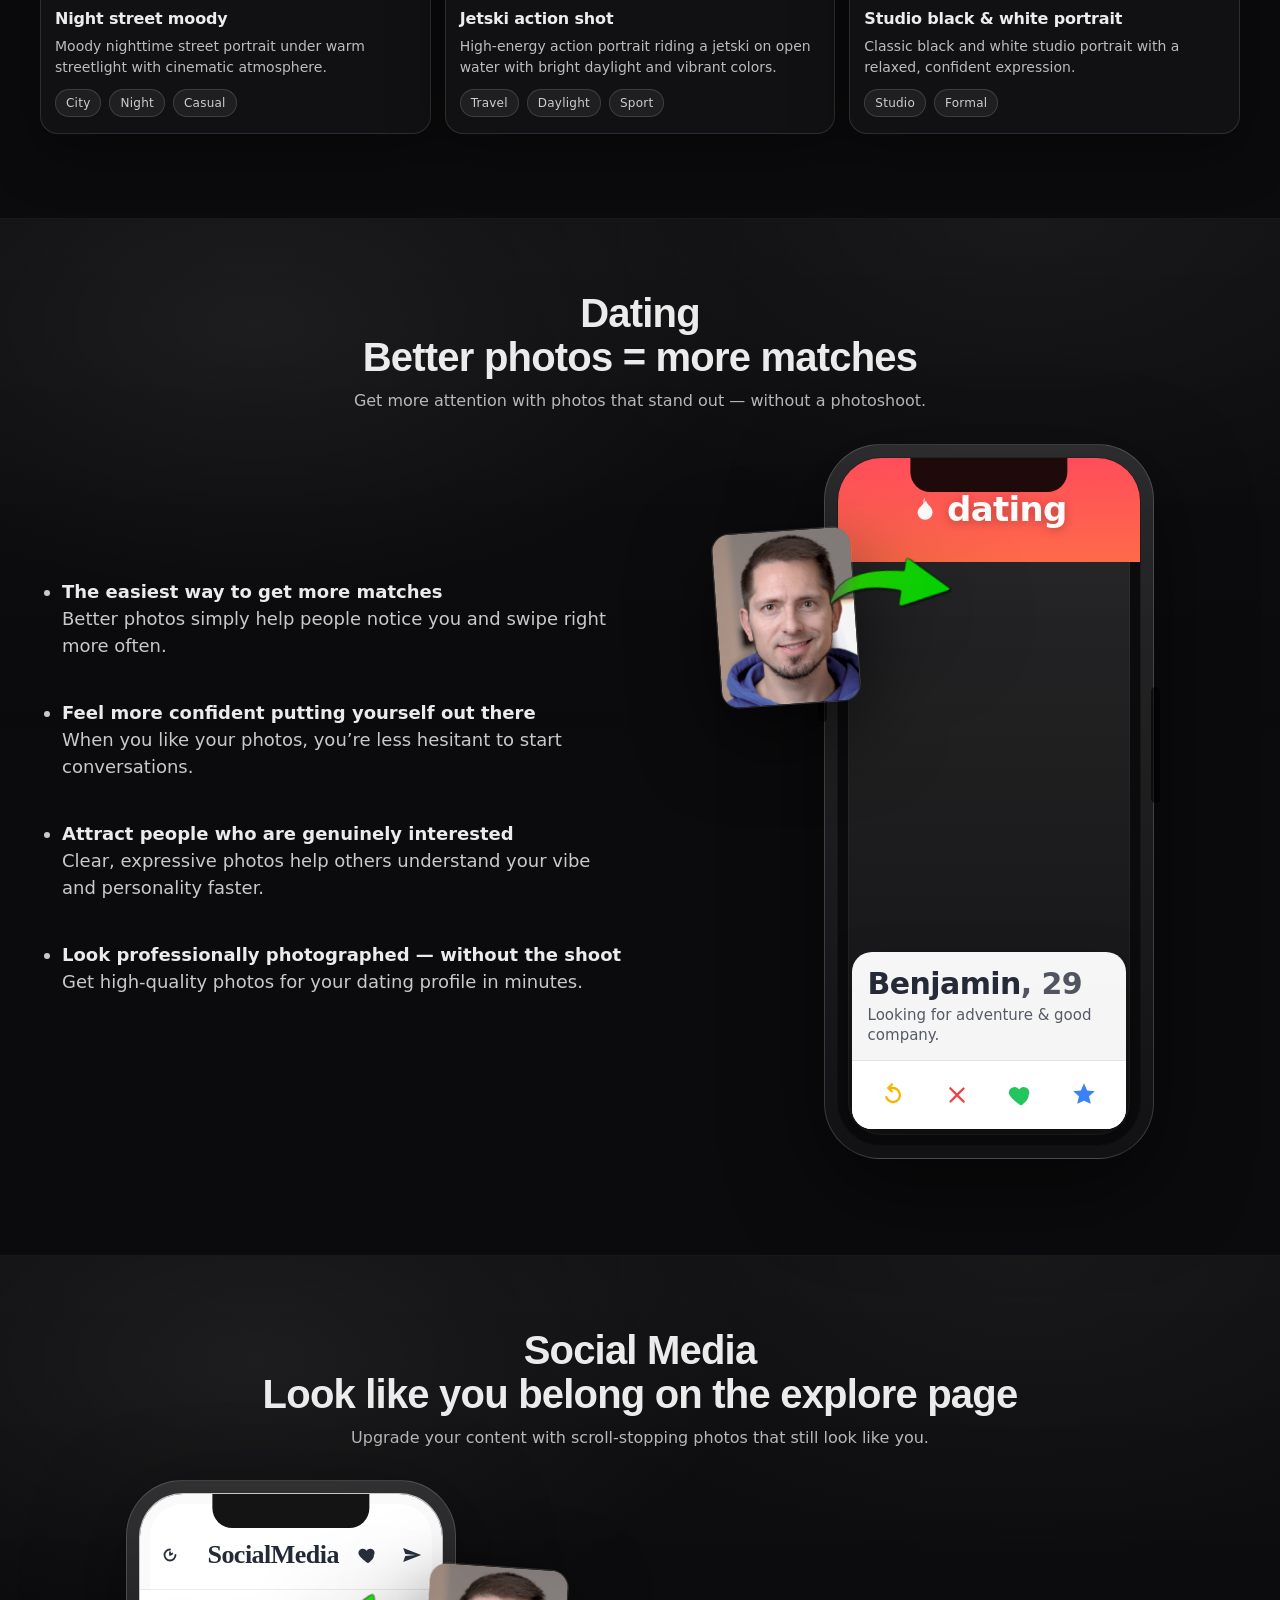
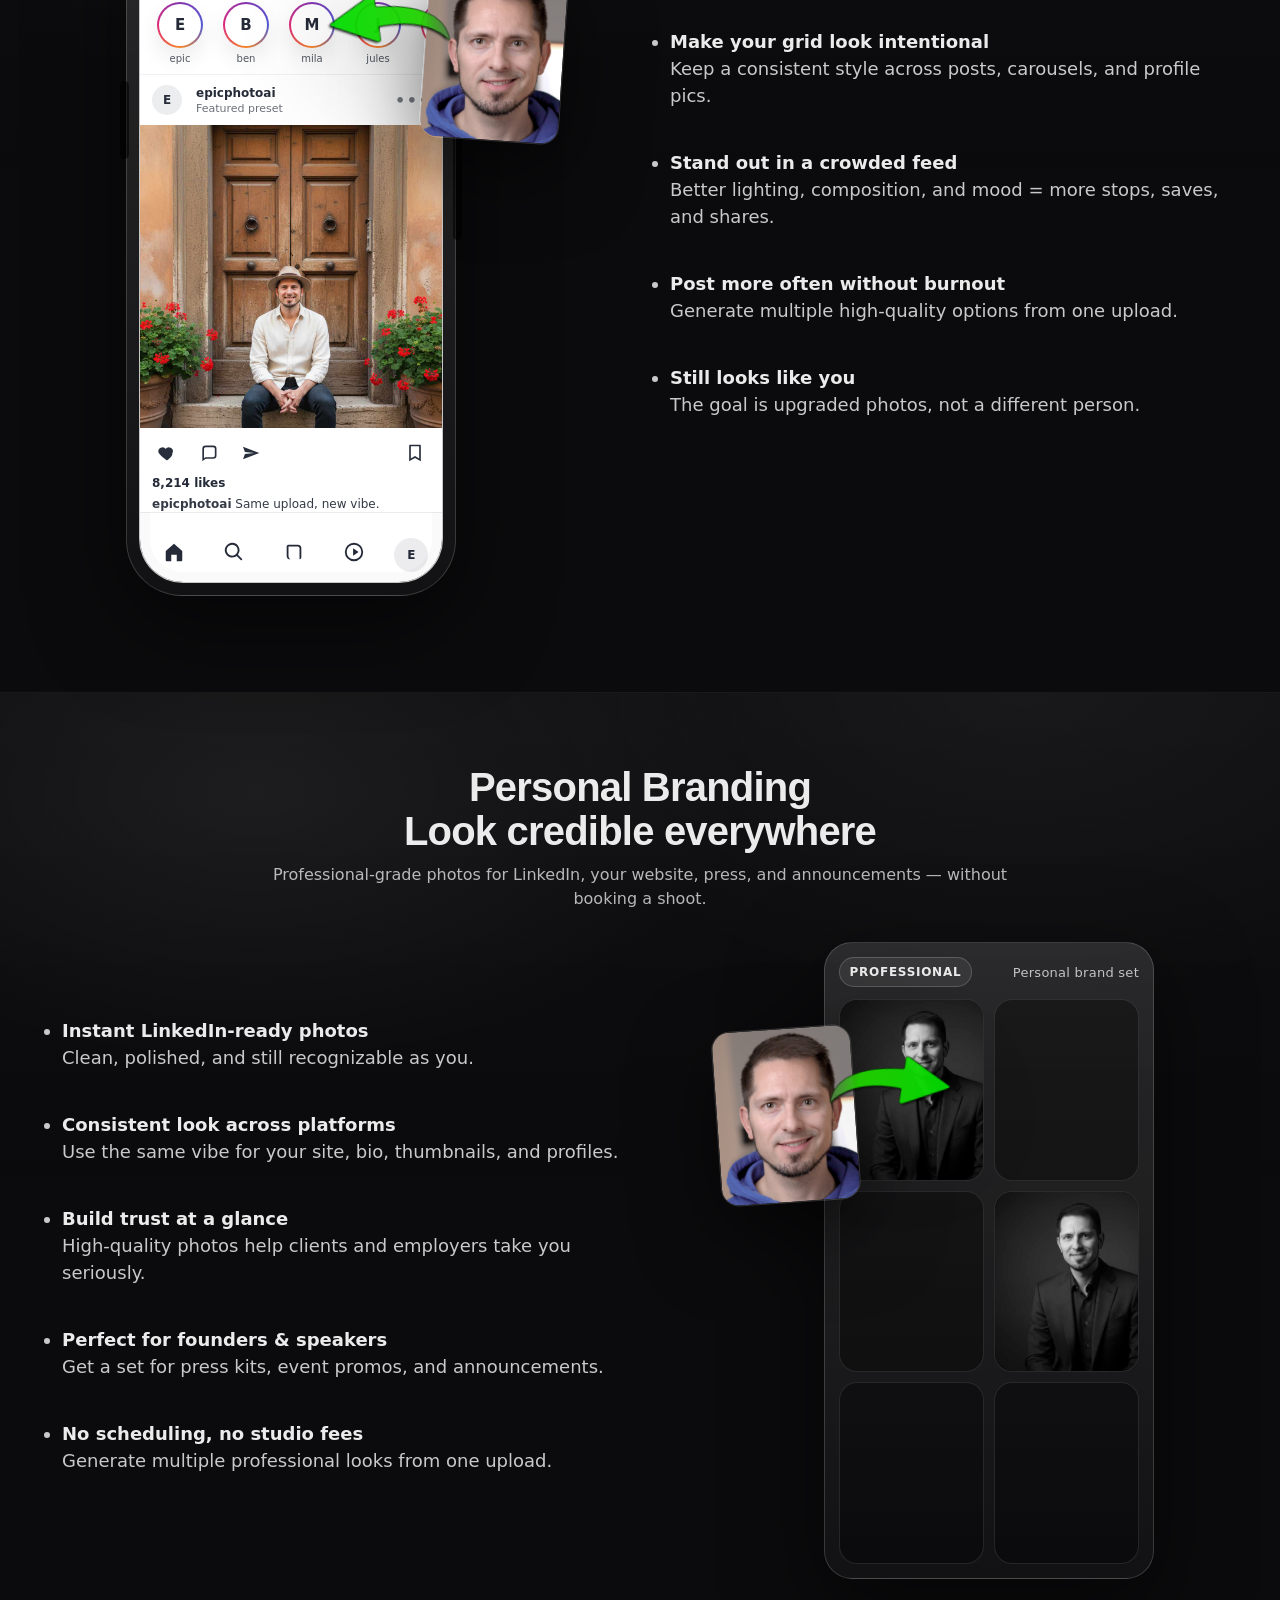
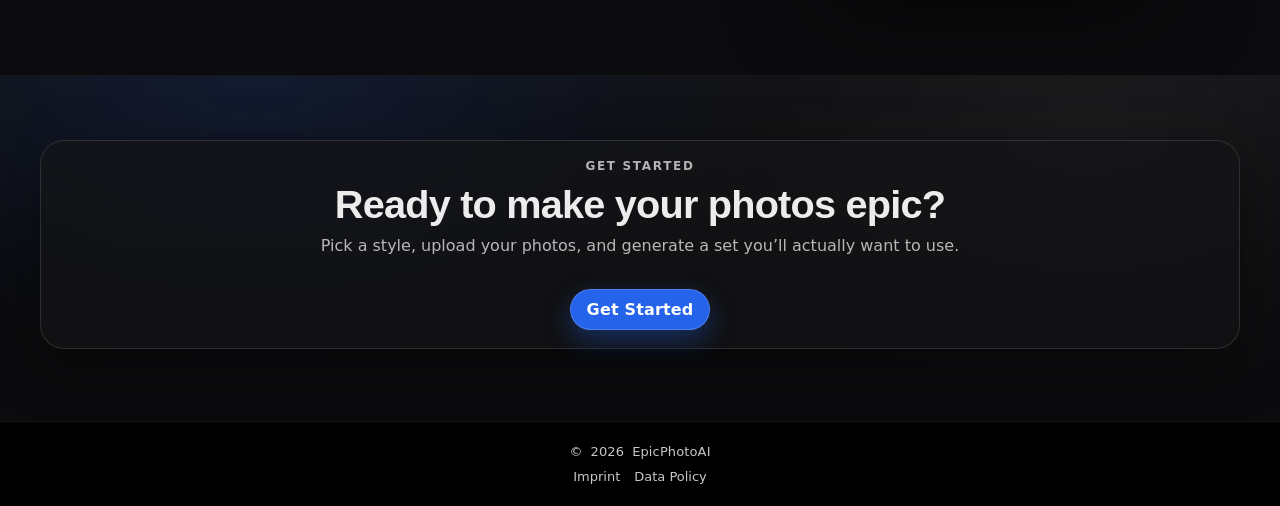
==== commit 58b00142: "-" ====
--- a/index.html
+++ b/index.html
@@ -77,11 +77,11 @@
             <figure class="teaserDemo__figure teaserDemo__figure--before">
               <img
                 class="teaserDemo__img"
-                src="./assets/before.png"
+                src="./assets/teaser/before.jpg"
                 alt="Before photo example"
                 loading="lazy"
                 decoding="async"
-                onerror="this.onerror=null;this.src='./assets/teaser/before.png';"
+                onerror="this.onerror=null;this.src='./assets/teaser/before.jpg';"
               />
               <figcaption class="teaserDemo__caption">Before</figcaption>
             </figure>
@@ -102,7 +102,7 @@
                   <img
                     class="teaserDemo__img teaserDemo__afterBack"
                     data-teaser-demo-back-a
-                    src="./assets/presets/preset_greenhouse_casual_smile.png"
+                    src="./assets/presets/preset_greenhouse_casual_smile.jpg"
                     alt=""
                     loading="eager"
                     decoding="async"
@@ -112,7 +112,7 @@
                   <img
                     class="teaserDemo__img teaserDemo__afterBack"
                     data-teaser-demo-back-b
-                    src="./assets/presets/preset_tropical_water_portrait.png"
+                    src="./assets/presets/preset_tropical_water_portrait.jpg"
                     alt=""
                     loading="lazy"
                     decoding="async"
@@ -124,7 +124,7 @@
                     <img
                       class="teaserDemo__img teaserDemo__afterSlide"
                       data-random-preset="true"
-                      src="./assets/presets/preset_desert_confident_portrait.png"
+                      src="./assets/presets/preset_desert_confident_portrait.jpg"
                       alt=""
                       loading="eager"
                       decoding="async"
@@ -132,7 +132,7 @@
                     <img
                       class="teaserDemo__img teaserDemo__afterSlide"
                       data-random-preset="true"
-                      src="./assets/presets/preset_private_jet_candid.png"
+                      src="./assets/presets/preset_private_jet_candid.jpg"
                       alt=""
                       loading="lazy"
                       decoding="async"
@@ -140,7 +140,7 @@
                     <img
                       class="teaserDemo__img teaserDemo__afterSlide"
                       data-random-preset="true"
-                      src="./assets/presets/preset_studio_black_white_portrait.png"
+                      src="./assets/presets/preset_studio_black_white_portrait.jpg"
                       alt=""
                       loading="lazy"
                       decoding="async"
@@ -148,7 +148,7 @@
                     <img
                       class="teaserDemo__img teaserDemo__afterSlide"
                       data-random-preset="true"
-                      src="./assets/presets/preset_guitar_stage_moody.png"
+                      src="./assets/presets/preset_guitar_stage_moody.jpg"
                       alt=""
                       loading="lazy"
                       decoding="async"
@@ -156,7 +156,7 @@
                     <img
                       class="teaserDemo__img teaserDemo__afterSlide"
                       data-random-preset="true"
-                      src="./assets/presets/preset_cafe_relaxed_moment.png"
+                      src="./assets/presets/preset_cafe_relaxed_moment.jpg"
                       alt=""
                       loading="lazy"
                       decoding="async"
@@ -234,11 +234,11 @@
               <div class="usecaseVisual" aria-hidden="true">
                 <img
                   class="usecaseVisual__before"
-                  src="./assets/teaser/before.png"
+                  src="./assets/teaser/before.jpg"
                   alt=""
                   loading="lazy"
                   decoding="async"
-                  onerror="this.onerror=null;this.src='./assets/teaser/before.png';"
+                  onerror="this.onerror=null;this.src='./assets/teaser/before.jpg';"
                 />
                 <img class="usecaseVisual__arrow" src="./assets/arrow.png" alt="" loading="lazy" decoding="async" />
 
@@ -276,7 +276,7 @@
                       <img
                         class="phoneMock__sliderImg phoneMock__sliderImg--next"
                         data-dating-next
-                        src="./assets/presets/preset_private_jet_candid.png"
+                        src="./assets/presets/preset_private_jet_candid.jpg"
                         alt=""
                         loading="lazy"
                         decoding="async"
@@ -284,7 +284,7 @@
                       <img
                         class="phoneMock__sliderImg phoneMock__sliderImg--current"
                         data-dating-current
-                        src="./assets/presets/preset_tropical_water_portrait.png"
+                        src="./assets/presets/preset_tropical_water_portrait.jpg"
                         alt=""
                         loading="lazy"
                         decoding="async"
@@ -358,11 +358,11 @@
               <div class="usecaseVisual usecaseVisual--beforeRight" aria-hidden="true">
                 <img
                   class="usecaseVisual__before"
-                  src="./assets/teaser/before.png"
+                  src="./assets/teaser/before.jpg"
                   alt=""
                   loading="lazy"
                   decoding="async"
-                  onerror="this.onerror=null;this.src='./assets/teaser/before.png';"
+                  onerror="this.onerror=null;this.src='./assets/teaser/before.jpg';"
                 />
                 <img class="usecaseVisual__arrow" src="./assets/arrow.png" alt="" loading="lazy" decoding="async" />
 
@@ -447,7 +447,7 @@
                         </div>
                         <span class="igMock__dots" aria-hidden="true">•••</span>
                       </header>
-                      <img class="igMock__postImg" src="./assets/presets/preset_travel_doorway_portrait.png" alt="" loading="lazy" decoding="async" />
+                      <img class="igMock__postImg" src="./assets/presets/preset_travel_doorway_portrait.jpg" alt="" loading="lazy" decoding="async" />
                       <div class="igMock__postActions" aria-hidden="true">
                         <span class="igMock__postAction">
                           <svg viewBox="0 0 24 24" width="20" height="20" focusable="false">
@@ -498,7 +498,7 @@
                         </div>
                         <span class="igMock__dots" aria-hidden="true">•••</span>
                       </header>
-                      <img class="igMock__postImg" src="./assets/presets/preset_guitar_stage_moody.png" alt="" loading="lazy" decoding="async" />
+                      <img class="igMock__postImg" src="./assets/presets/preset_guitar_stage_moody.jpg" alt="" loading="lazy" decoding="async" />
                       <div class="igMock__postActions" aria-hidden="true">
                         <span class="igMock__postAction">
                           <svg viewBox="0 0 24 24" width="20" height="20" focusable="false">
@@ -633,11 +633,11 @@
               <div class="usecaseVisual" aria-hidden="true">
                 <img
                   class="usecaseVisual__before"
-                  src="./assets/teaser/before.png"
+                  src="./assets/teaser/before.jpg"
                   alt=""
                   loading="lazy"
                   decoding="async"
-                  onerror="this.onerror=null;this.src='./assets/teaser/before.png';"
+                  onerror="this.onerror=null;this.src='./assets/teaser/before.jpg';"
                 />
                 <img class="usecaseVisual__arrow" src="./assets/arrow.png" alt="" loading="lazy" decoding="async" />
 
@@ -651,7 +651,7 @@
                       <img
                         class="brandGallery__img"
                         data-brand-img
-                        src="./assets/presets/preset_studio_black_white_portrait.png"
+                        src="./assets/presets/preset_studio_black_white_portrait.jpg"
                         alt="Professional photo example"
                         loading="lazy"
                         decoding="async"
@@ -659,7 +659,7 @@
                       <img
                         class="brandGallery__img"
                         data-brand-img
-                        src="./assets/presets/preset_conference_speaker_stage.png"
+                        src="./assets/presets/preset_conference_speaker_stage.jpg"
                         alt="Professional photo example"
                         loading="lazy"
                         decoding="async"
@@ -667,7 +667,7 @@
                       <img
                         class="brandGallery__img"
                         data-brand-img
-                        src="./assets/presets/preset_cafe_relaxed_moment.png"
+                        src="./assets/presets/preset_cafe_relaxed_moment.jpg"
                         alt="Professional photo example"
                         loading="lazy"
                         decoding="async"
@@ -675,7 +675,7 @@
                       <img
                         class="brandGallery__img"
                         data-brand-img
-                        src="./assets/presets/preset_studio_black_white_portrait.png"
+                        src="./assets/presets/preset_studio_black_white_portrait.jpg"
                         alt="Professional photo example"
                         loading="lazy"
                         decoding="async"
@@ -683,7 +683,7 @@
                       <img
                         class="brandGallery__img"
                         data-brand-img
-                        src="./assets/presets/preset_conference_speaker_stage.png"
+                        src="./assets/presets/preset_conference_speaker_stage.jpg"
                         alt="Professional photo example"
                         loading="lazy"
                         decoding="async"
@@ -691,7 +691,7 @@
                       <img
                         class="brandGallery__img"
                         data-brand-img
-                        src="./assets/presets/preset_cafe_relaxed_moment.png"
+                        src="./assets/presets/preset_cafe_relaxed_moment.jpg"
                         alt="Professional photo example"
                         loading="lazy"
                         decoding="async"
